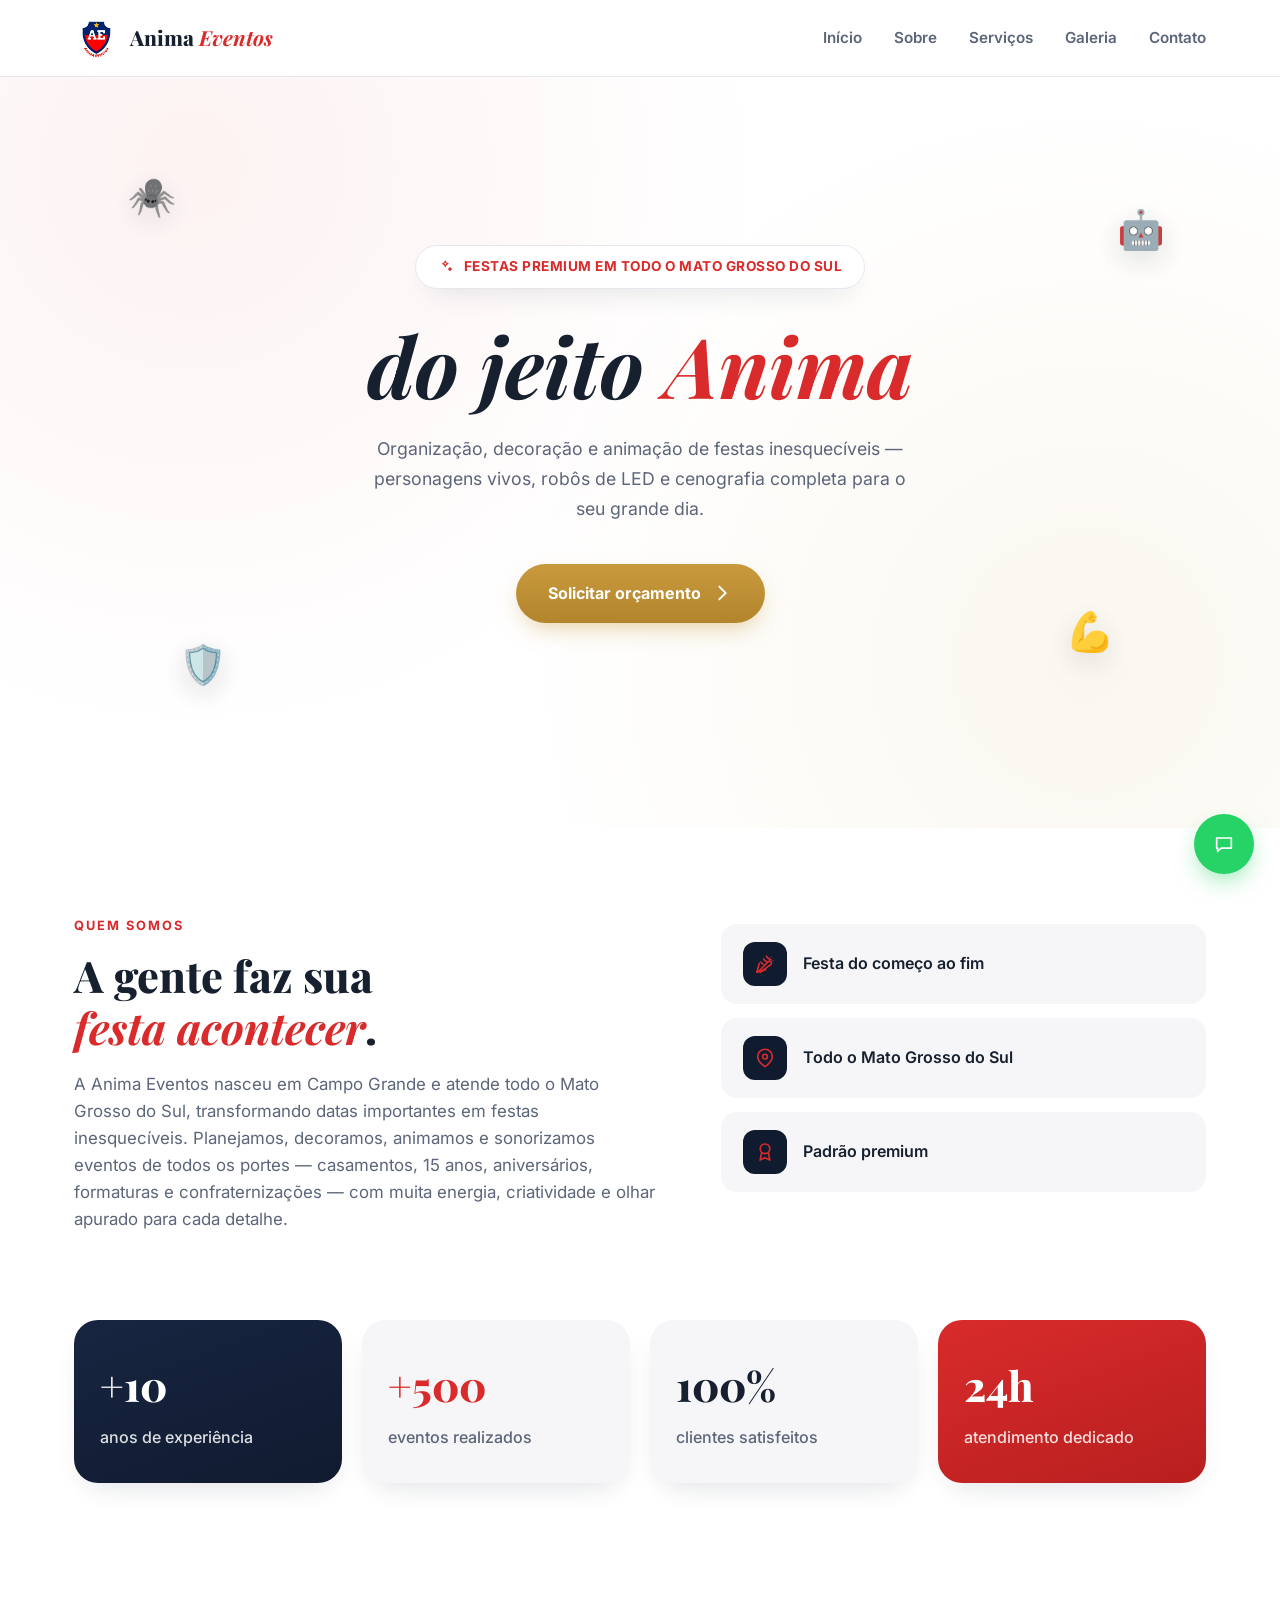
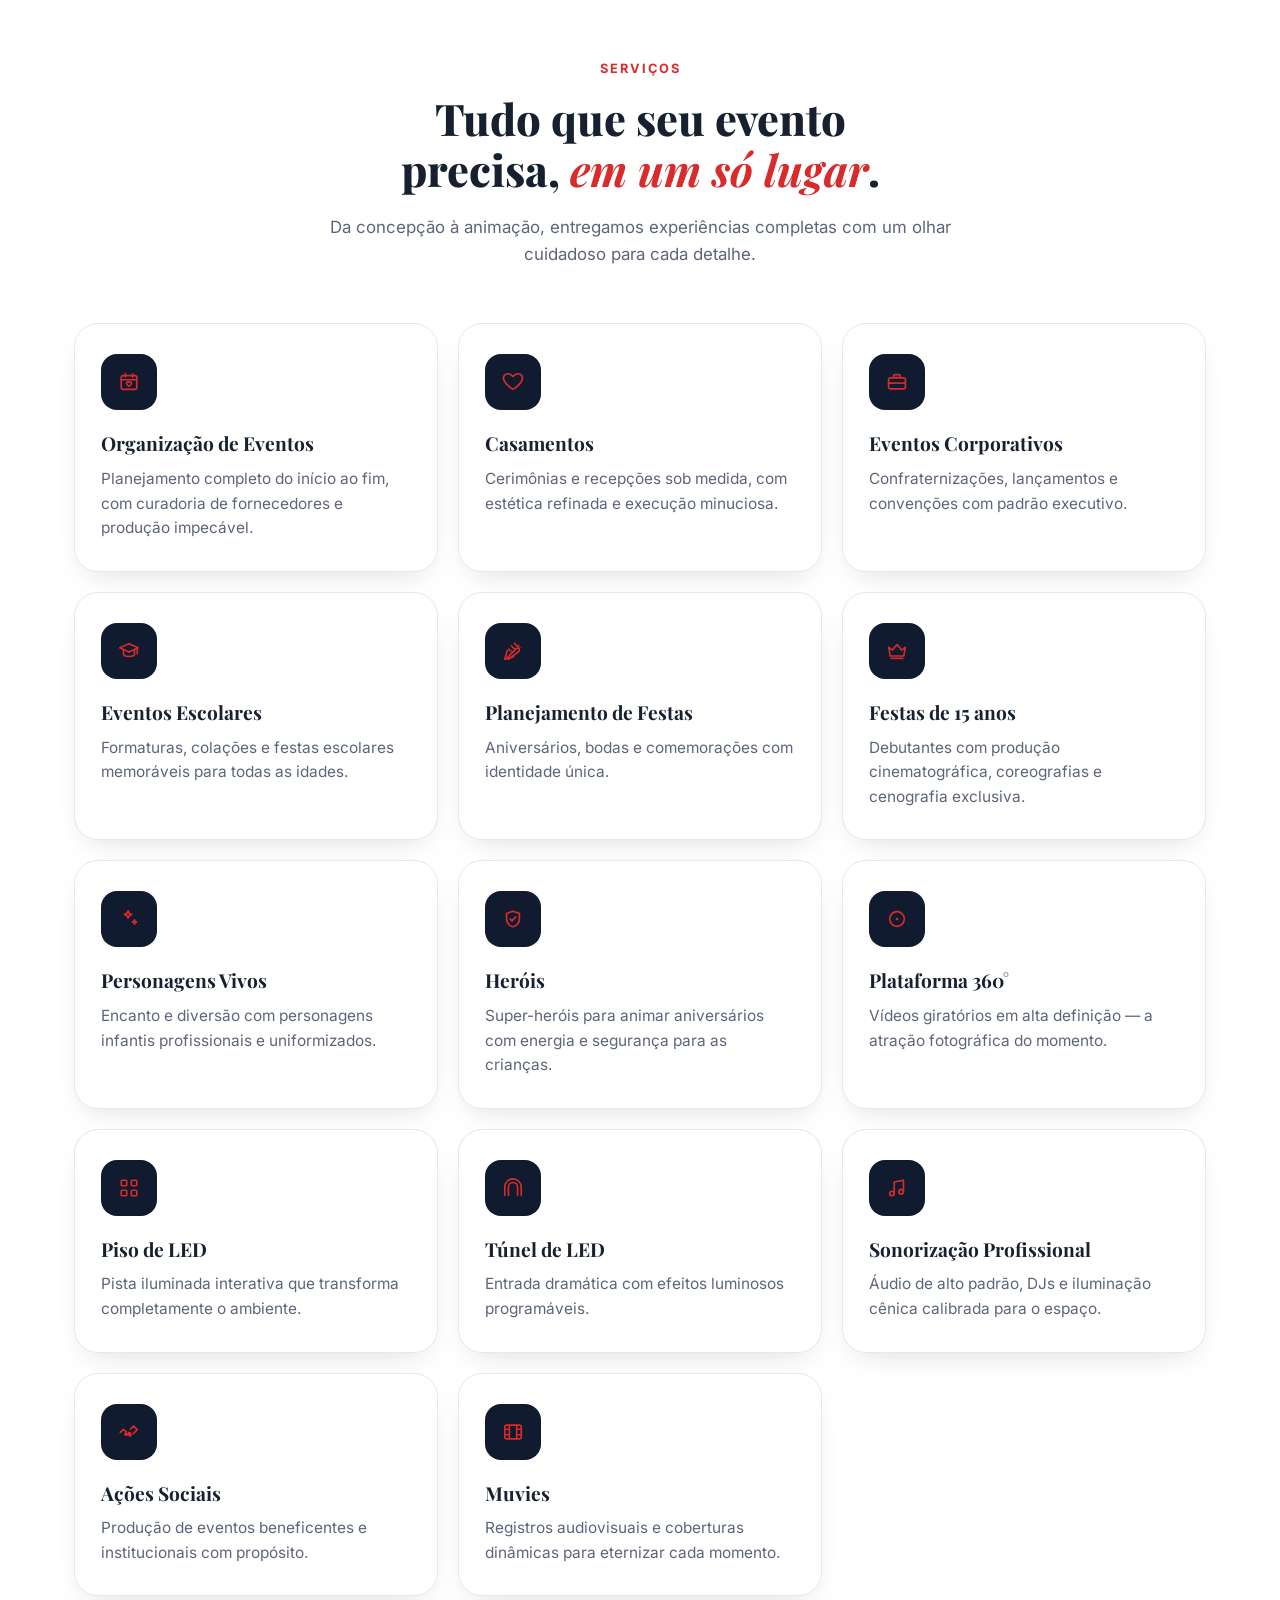
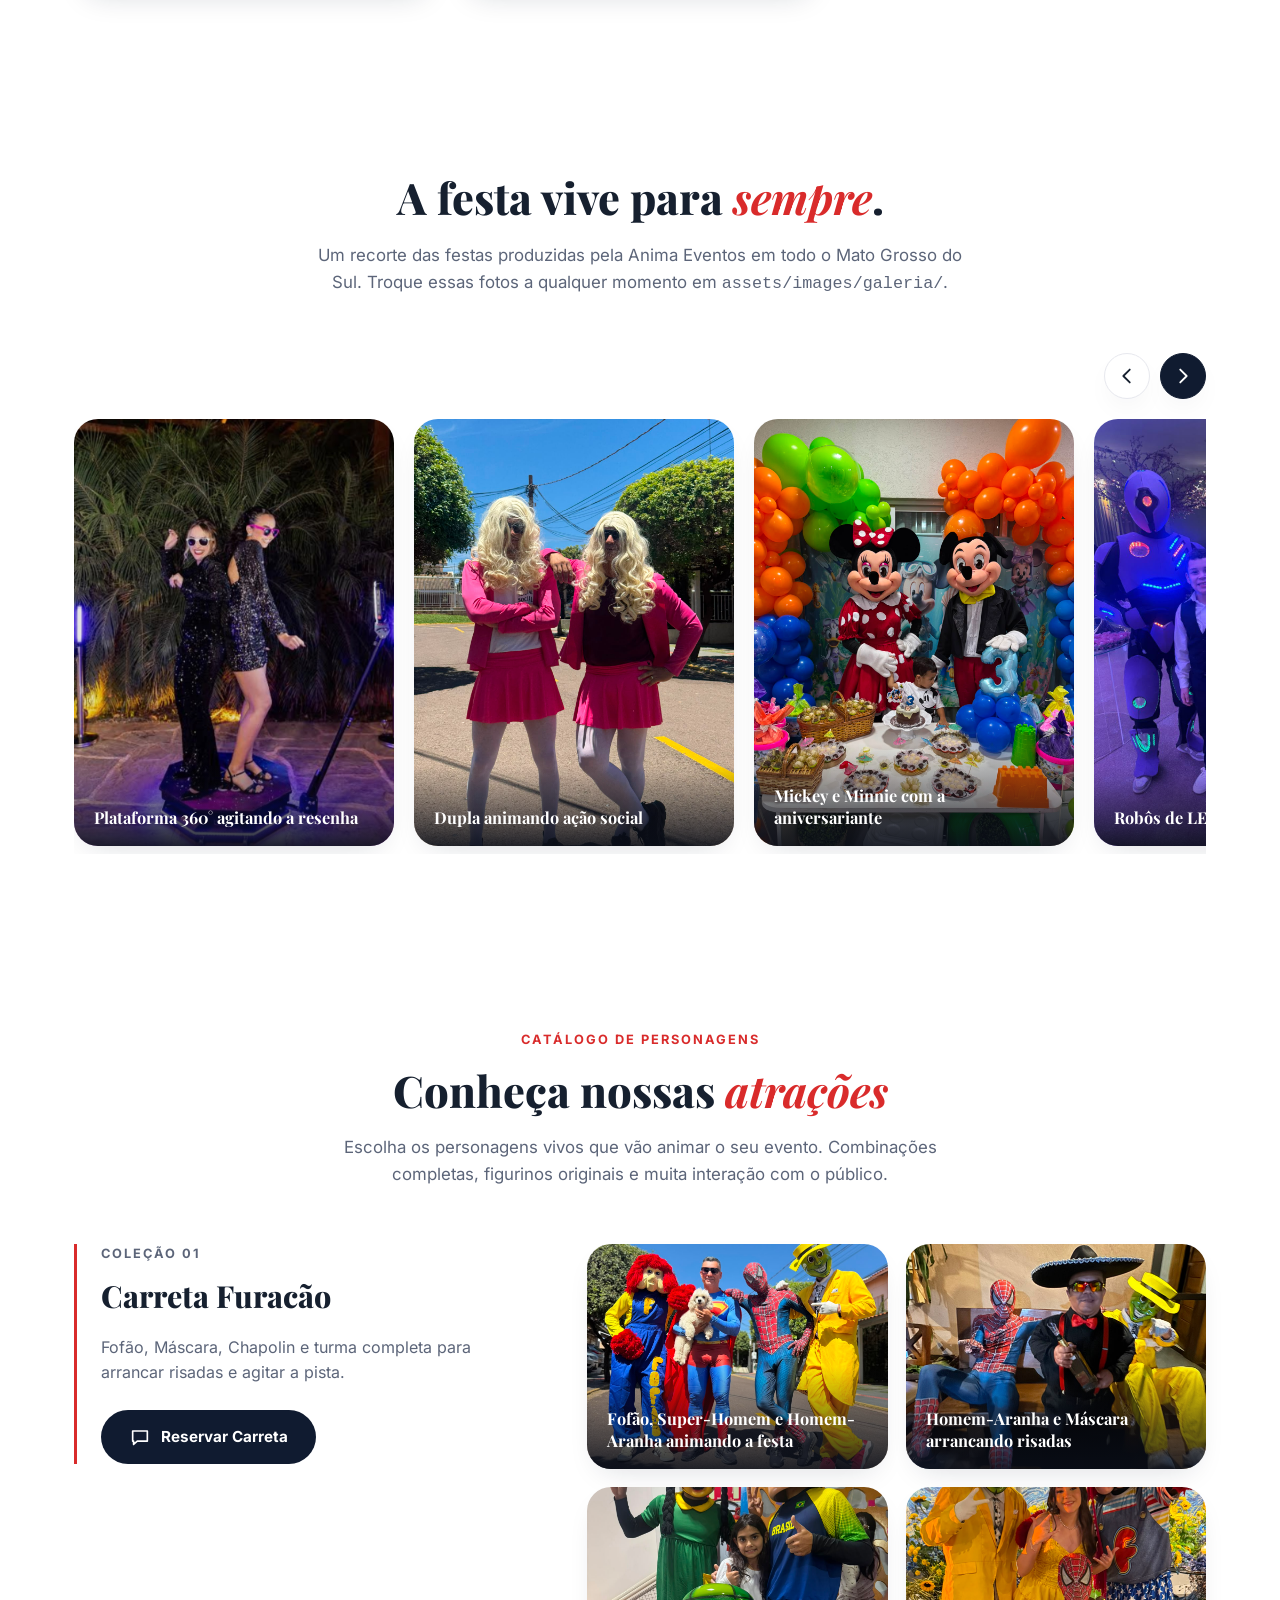
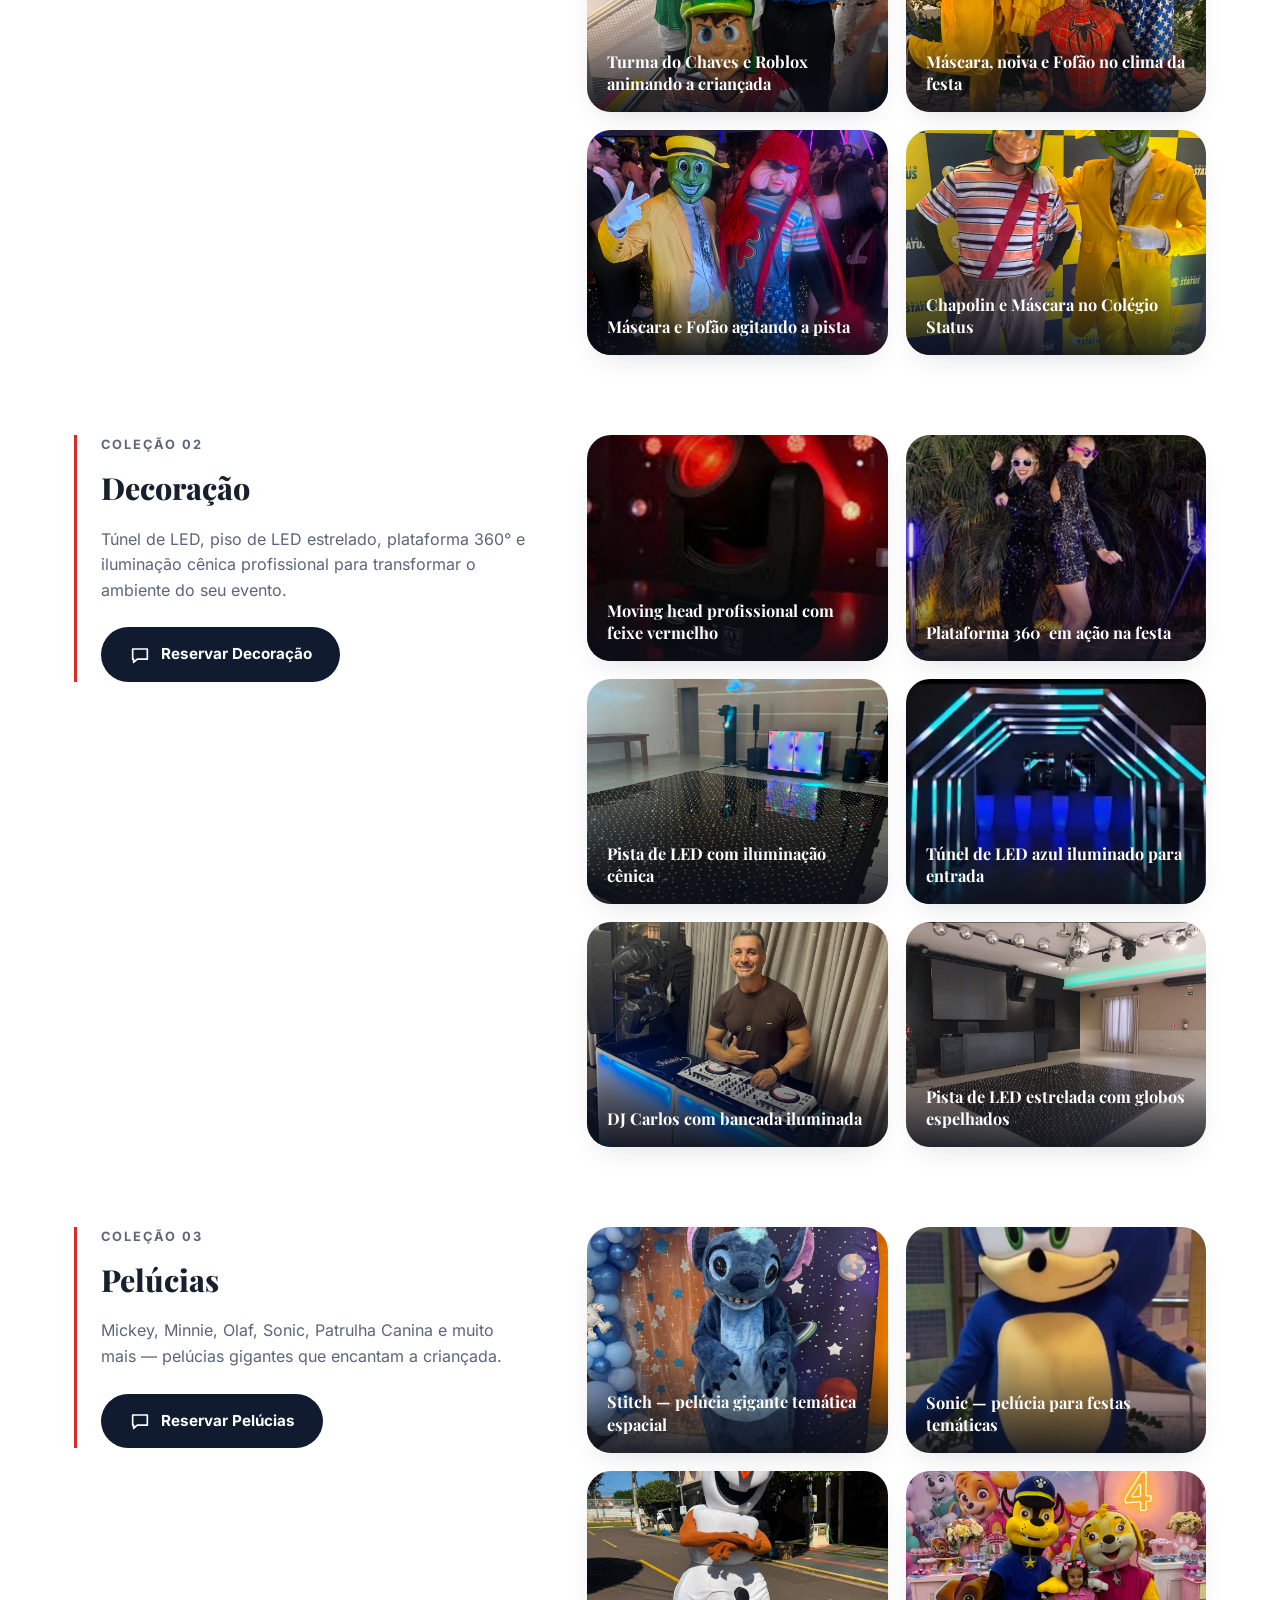
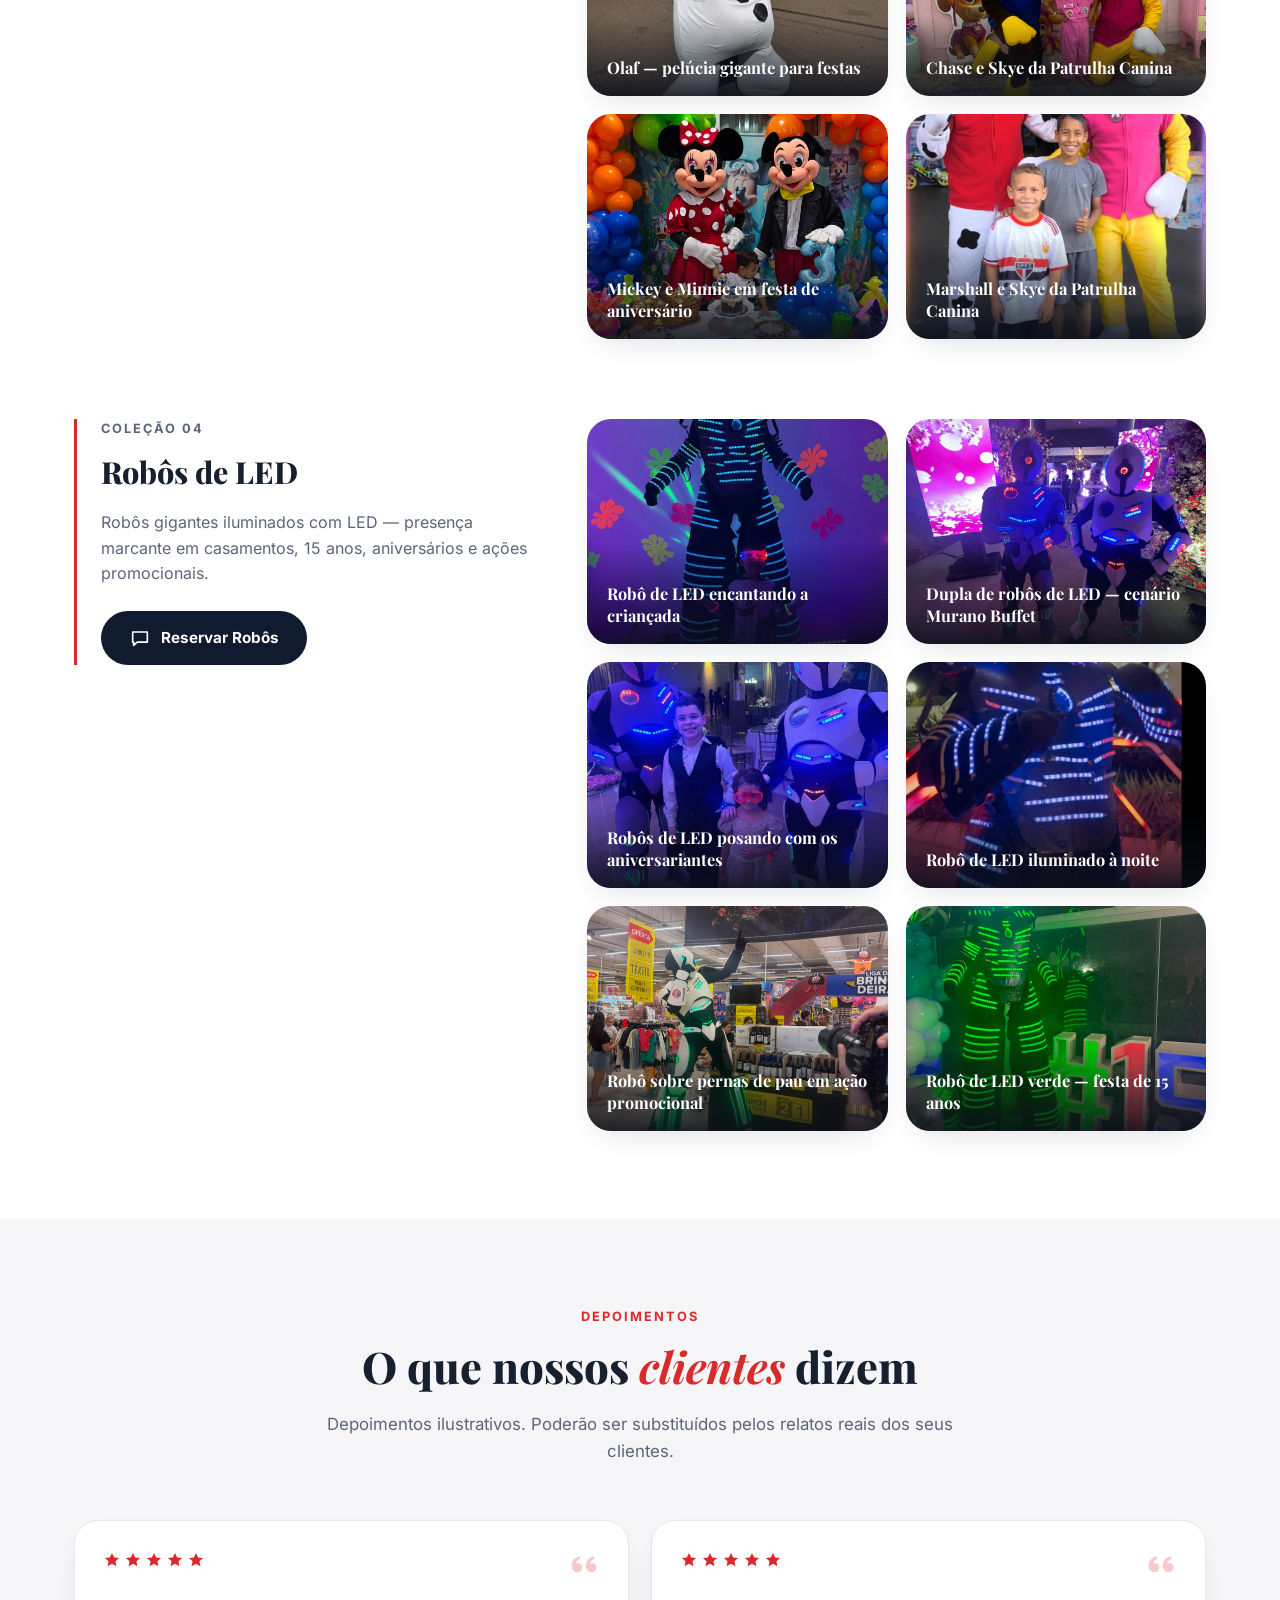
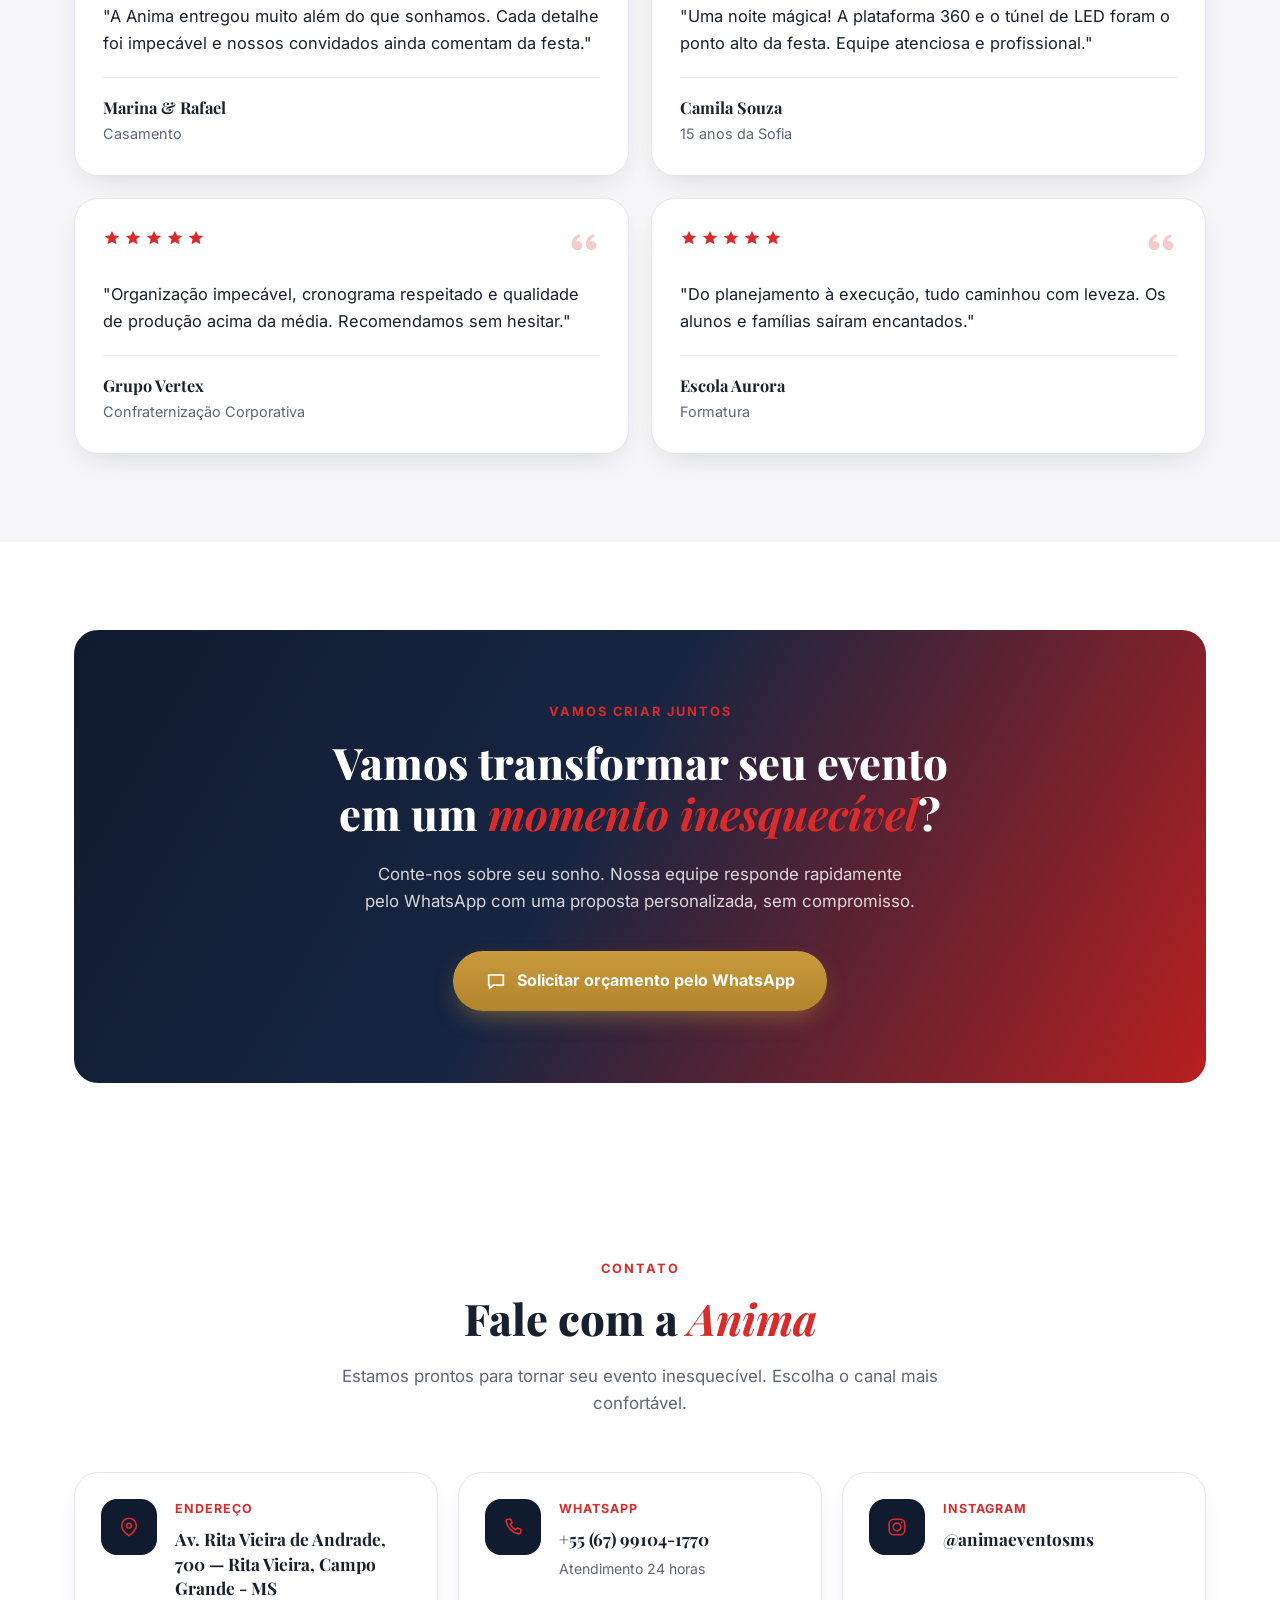
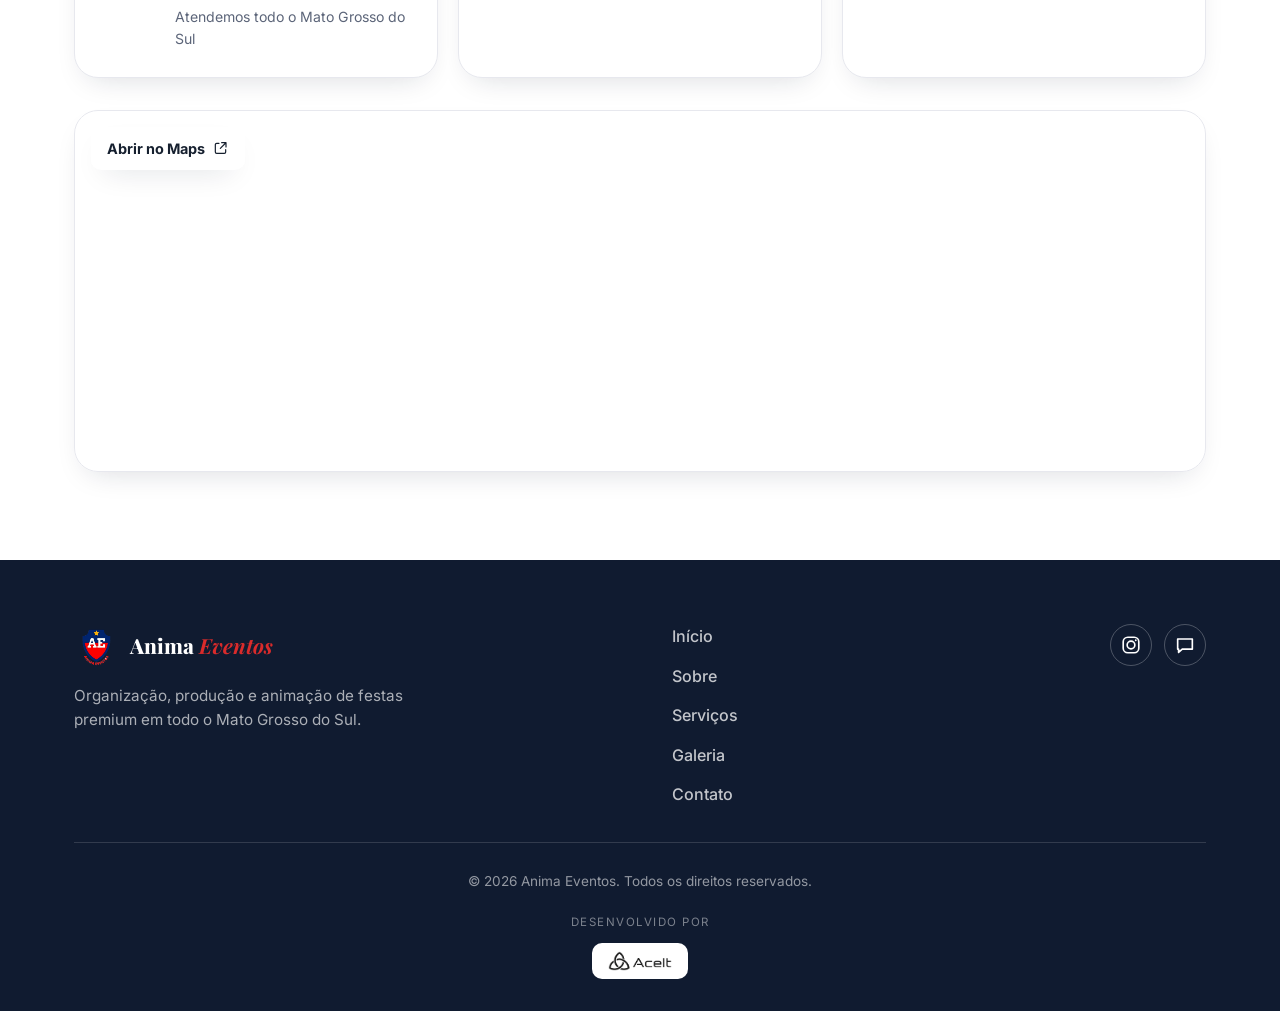
==== anima-eventos/index.html @ 6dccd3a7 "fix: corrige nome do personagem para Fofão nas legendas O personagem de máscara com cabelo vermelho " ====
<!doctype html>
<html lang="pt-BR">
<head>
<meta charset="UTF-8" />
<meta name="viewport" content="width=device-width, initial-scale=1.0" />
<title>Anima Eventos | Festas premium em todo o Mato Grosso do Sul</title>
<meta name="description" content="Anima Eventos — organização, decoração e animação de festas premium em Campo Grande e todo o Mato Grosso do Sul. Personagens vivos, robôs de LED, piso de LED, plataforma 360° e muito mais." />
<link rel="icon" href="data:image/svg+xml,%3Csvg xmlns='http://www.w3.org/2000/svg' viewBox='0 0 100 100'%3E%3Ctext y='.9em' font-size='90'%3E%F0%9F%9B%A1%EF%B8%8F%3C/text%3E%3C/svg%3E" />
<link rel="stylesheet" href="css/style.css" />
</head>
<body>

<!-- ===== ICON SPRITE ===== -->
<svg style="display:none" aria-hidden="true">
  <defs>
    <g id="ic-stroke" fill="none" stroke="currentColor" stroke-width="1.8" stroke-linecap="round" stroke-linejoin="round"></g>
  </defs>
  <symbol id="icon-party" viewBox="0 0 24 24"><g fill="none" stroke="currentColor" stroke-width="1.8" stroke-linecap="round" stroke-linejoin="round"><path d="M5.8 11.3 3 21l9.7-2.8"/><path d="M13.5 3.5c1 2 2.7 3.3 5 4M10.5 6.5c.6 1.4 1.8 2.4 3.3 2.8M7.5 9.8c.4 1 1.2 1.8 2.2 2.1"/><path d="M4 21 15.5 9.5a2 2 0 0 1 2.9 0 2 2 0 0 1 0 2.9L7 21"/><circle cx="18.5" cy="4.5" r=".6" fill="currentColor" stroke="none"/><circle cx="21" cy="8" r=".6" fill="currentColor" stroke="none"/><circle cx="16.5" cy="14.5" r=".6" fill="currentColor" stroke="none"/></g></symbol>
  <symbol id="icon-pin" viewBox="0 0 24 24"><path fill="none" stroke="currentColor" stroke-width="1.8" stroke-linecap="round" stroke-linejoin="round" d="M20 10.5c0 5-8 11-8 11s-8-6-8-11a8 8 0 0 1 16 0Z"/><circle cx="12" cy="10.5" r="2.6" fill="none" stroke="currentColor" stroke-width="1.8"/></symbol>
  <symbol id="icon-award" viewBox="0 0 24 24"><circle cx="12" cy="8.5" r="5.2" fill="none" stroke="currentColor" stroke-width="1.8"/><path fill="none" stroke="currentColor" stroke-width="1.8" stroke-linecap="round" stroke-linejoin="round" d="m8.3 12.8-1.6 8 5.3-2.6 5.3 2.6-1.6-8"/></symbol>
  <symbol id="icon-calendar-heart" viewBox="0 0 24 24"><rect x="3.5" y="5" width="17" height="15" rx="2.2" fill="none" stroke="currentColor" stroke-width="1.8"/><path fill="none" stroke="currentColor" stroke-width="1.8" stroke-linecap="round" stroke-linejoin="round" d="M3.5 9.5h17M8 3v3.5M16 3v3.5"/><path fill="none" stroke="currentColor" stroke-width="1.8" stroke-linejoin="round" d="M12 16.8s-2.7-1.6-2.7-3.4a1.6 1.6 0 0 1 2.7-1.2 1.6 1.6 0 0 1 2.7 1.2c0 1.8-2.7 3.4-2.7 3.4Z"/></symbol>
  <symbol id="icon-heart" viewBox="0 0 24 24"><path fill="none" stroke="currentColor" stroke-width="1.8" stroke-linejoin="round" d="M12 20s-7.5-4.6-9.8-9.8C.6 6.7 2.5 3.4 6 3c2.2-.3 4.2.9 6 3 1.8-2.1 3.8-3.3 6-3 3.5.4 5.4 3.7 3.8 7.2C19.5 15.4 12 20 12 20Z"/></symbol>
  <symbol id="icon-briefcase" viewBox="0 0 24 24"><rect x="2.8" y="7.5" width="18.4" height="12" rx="2" fill="none" stroke="currentColor" stroke-width="1.8"/><path fill="none" stroke="currentColor" stroke-width="1.8" stroke-linejoin="round" d="M8.3 7.5V5.8a1.8 1.8 0 0 1 1.8-1.8h3.8a1.8 1.8 0 0 1 1.8 1.8V7.5"/><path fill="none" stroke="currentColor" stroke-width="1.8" d="M2.8 13.2h18.4"/></symbol>
  <symbol id="icon-grad" viewBox="0 0 24 24"><path fill="none" stroke="currentColor" stroke-width="1.8" stroke-linejoin="round" d="M12 4 2 8.5 12 13l10-4.5Z"/><path fill="none" stroke="currentColor" stroke-width="1.8" stroke-linecap="round" d="M6 10.8v4.6c0 1.4 2.7 2.6 6 2.6s6-1.2 6-2.6v-4.6M21 8.5V15"/></symbol>
  <symbol id="icon-crown" viewBox="0 0 24 24"><path fill="none" stroke="currentColor" stroke-width="1.8" stroke-linejoin="round" d="m3 8 4 3 5-6 5 6 4-3-1.6 9.5H4.6Z"/><path fill="none" stroke="currentColor" stroke-width="1.8" d="M5 20h14"/></symbol>
  <symbol id="icon-sparkles" viewBox="0 0 24 24"><path fill="none" stroke="currentColor" stroke-width="1.8" stroke-linejoin="round" d="M11 3c.5 2.8 1.2 3.5 4 4-2.8.5-3.5 1.2-4 4-.5-2.8-1.2-3.5-4-4 2.8-.5 3.5-1.2 4-4Z"/><path fill="none" stroke="currentColor" stroke-width="1.8" stroke-linejoin="round" d="M18 13c.3 1.6.7 2 2.3 2.3-1.6.3-2 .7-2.3 2.3-.3-1.6-.7-2-2.3-2.3 1.6-.3 2-.7 2.3-2.3Z"/></symbol>
  <symbol id="icon-shield" viewBox="0 0 24 24"><path fill="none" stroke="currentColor" stroke-width="1.8" stroke-linejoin="round" d="M12 3.5 19 6v5.5c0 5-3 8-7 9-4-1-7-4-7-9V6Z"/><path fill="none" stroke="currentColor" stroke-width="1.8" stroke-linecap="round" stroke-linejoin="round" d="m9 12 2 2 4-4.3"/></symbol>
  <symbol id="icon-target" viewBox="0 0 24 24"><circle cx="12" cy="12" r="8" fill="none" stroke="currentColor" stroke-width="1.8"/><circle cx="12" cy="12" r="1.4" fill="currentColor" stroke="none"/></symbol>
  <symbol id="icon-grid" viewBox="0 0 24 24"><rect x="3.5" y="3.5" width="6" height="6" rx="1" fill="none" stroke="currentColor" stroke-width="1.8"/><rect x="14.5" y="3.5" width="6" height="6" rx="1" fill="none" stroke="currentColor" stroke-width="1.8"/><rect x="3.5" y="14.5" width="6" height="6" rx="1" fill="none" stroke="currentColor" stroke-width="1.8"/><rect x="14.5" y="14.5" width="6" height="6" rx="1" fill="none" stroke="currentColor" stroke-width="1.8"/></symbol>
  <symbol id="icon-tunnel" viewBox="0 0 24 24"><path fill="none" stroke="currentColor" stroke-width="1.8" stroke-linecap="round" d="M3 20V11a9 9 0 0 1 18 0v9M7 20v-9a5 5 0 0 1 10 0v9"/></symbol>
  <symbol id="icon-music" viewBox="0 0 24 24"><path fill="none" stroke="currentColor" stroke-width="1.8" stroke-linecap="round" stroke-linejoin="round" d="M9 18V5.5l10-2v12.5"/><circle cx="6.5" cy="18" r="2.5" fill="none" stroke="currentColor" stroke-width="1.8"/><circle cx="16.5" cy="16" r="2.5" fill="none" stroke="currentColor" stroke-width="1.8"/></symbol>
  <symbol id="icon-handshake" viewBox="0 0 24 24"><path fill="none" stroke="currentColor" stroke-width="1.8" stroke-linecap="round" stroke-linejoin="round" d="M2.5 12.5 6 9l3.3 3-1.6 1.6a1.3 1.3 0 0 0 1.8 1.8l3-3 1 1M13.5 9 17 5.5l4 4-4.3 4.3"/><path fill="none" stroke="currentColor" stroke-width="1.8" stroke-linecap="round" d="m9.3 13.6 1 1a1.3 1.3 0 0 0 1.8-1.8M12 15.8a1.3 1.3 0 0 0 1.9-1.8l-.9-.9"/></symbol>
  <symbol id="icon-film" viewBox="0 0 24 24"><rect x="3" y="4.5" width="18" height="15" rx="2" fill="none" stroke="currentColor" stroke-width="1.8"/><path fill="none" stroke="currentColor" stroke-width="1.8" d="M8 4.5v15M16 4.5v15M3 9h5M16 9h5M3 15h5M16 15h5"/></symbol>
  <symbol id="icon-phone" viewBox="0 0 24 24"><path fill="none" stroke="currentColor" stroke-width="1.8" stroke-linecap="round" stroke-linejoin="round" d="M6.5 3.5h3l1.5 4-2 1.7a12 12 0 0 0 5.8 5.8l1.7-2 4 1.5v3a2 2 0 0 1-2.2 2A17 17 0 0 1 4.5 5.7a2 2 0 0 1 2-2.2Z"/></symbol>
  <symbol id="icon-instagram" viewBox="0 0 24 24"><rect x="3.5" y="3.5" width="17" height="17" rx="5" fill="none" stroke="currentColor" stroke-width="1.8"/><circle cx="12" cy="12" r="4.2" fill="none" stroke="currentColor" stroke-width="1.8"/><circle cx="17.2" cy="6.8" r="1" fill="currentColor" stroke="none"/></symbol>
  <symbol id="icon-chat" viewBox="0 0 24 24"><path fill="none" stroke="currentColor" stroke-width="1.8" stroke-linecap="round" stroke-linejoin="round" d="M4 5.5h16v11H9l-4 3.5v-3.5H4Z"/></symbol>
  <symbol id="icon-star" viewBox="0 0 24 24"><path fill="currentColor" d="m12 2.5 2.9 6 6.6.7-4.9 4.5 1.3 6.5L12 16.9l-5.9 3.3 1.3-6.5-4.9-4.5 6.6-.7Z"/></symbol>
  <symbol id="icon-quote" viewBox="0 0 24 24"><path fill="currentColor" d="M4 10.5c0-3.6 2.2-6 5.6-6.8l.7 1.8c-2 .7-3 1.9-3.2 3.5.4-.2.9-.3 1.4-.3 1.7 0 3 1.3 3 3s-1.4 3.2-3.1 3.2C5.9 15 4 13.1 4 10.5Zm10 0c0-3.6 2.2-6 5.6-6.8l.7 1.8c-2 .7-3 1.9-3.2 3.5.4-.2.9-.3 1.4-.3 1.7 0 3 1.3 3 3s-1.4 3.2-3.1 3.2c-2.5 0-4.4-1.9-4.4-4.4Z"/></symbol>
  <symbol id="icon-chevron-left" viewBox="0 0 24 24"><path fill="none" stroke="currentColor" stroke-width="2" stroke-linecap="round" stroke-linejoin="round" d="M15 5 8 12l7 7"/></symbol>
  <symbol id="icon-chevron-right" viewBox="0 0 24 24"><path fill="none" stroke="currentColor" stroke-width="2" stroke-linecap="round" stroke-linejoin="round" d="m9 5 7 7-7 7"/></symbol>
  <symbol id="icon-menu" viewBox="0 0 24 24"><path fill="none" stroke="currentColor" stroke-width="1.8" stroke-linecap="round" d="M3.5 6.5h17M3.5 12h17M3.5 17.5h17"/></symbol>
  <symbol id="icon-close" viewBox="0 0 24 24"><path fill="none" stroke="currentColor" stroke-width="1.8" stroke-linecap="round" d="M5 5l14 14M19 5 5 19"/></symbol>
  <symbol id="icon-map-external" viewBox="0 0 24 24"><path fill="none" stroke="currentColor" stroke-width="1.8" stroke-linecap="round" stroke-linejoin="round" d="M9 5H5.5a2 2 0 0 0-2 2V18a2 2 0 0 0 2 2H17a2 2 0 0 0 2-2v-3.5M13 4h6.5V10.5M19 4.5 11 12.5"/></symbol>
</svg>

<!-- ===== NAVBAR ===== -->
<header class="navbar" id="navbar">
  <div class="container navbar__inner">
    <a href="#topo" class="navbar__brand">
      <img class="navbar__crest" src="assets/images/logo.png" alt="Anima Eventos" />
      <span class="navbar__brand-text">Anima <em>Eventos</em></span>
    </a>

    <nav class="navbar__nav" id="navMenu">
      <a href="#topo" class="navbar__link">Início</a>
      <a href="#sobre" class="navbar__link">Sobre</a>
      <a href="#servicos" class="navbar__link">Serviços</a>
      <a href="#galeria" class="navbar__link">Galeria</a>
      <a href="#contato" class="navbar__link">Contato</a>
    </nav>

    <button class="navbar__burger" id="burgerBtn" aria-label="Abrir menu" aria-expanded="false">
      <svg class="icon"><use href="#icon-menu"/></svg>
    </button>
  </div>
</header>

<!-- ===== HERO ===== -->
<section class="hero" id="topo">
  <div class="hero__decor" aria-hidden="true">
    <span class="hero__fig hero__fig--1" title="Homem-Aranha">🕷️</span>
    <span class="hero__fig hero__fig--2" title="Homem de Ferro">🤖</span>
    <span class="hero__fig hero__fig--3" title="Capitão América">🛡️</span>
    <span class="hero__fig hero__fig--4" title="Hulk">💪</span>
  </div>

  <div class="container hero__content">
    <p class="badge">
      <svg class="icon icon--sm"><use href="#icon-sparkles"/></svg>
      Festas premium em todo o Mato Grosso do Sul
    </p>
    <h1 class="hero__title">do jeito <em>Anima</em></h1>
    <p class="hero__subtitle">Organização, decoração e animação de festas inesquecíveis — personagens vivos, robôs de LED e cenografia completa para o seu grande dia.</p>
    <a href="#contato" class="btn btn--gold btn--lg">
      Solicitar orçamento
      <svg class="icon"><use href="#icon-chevron-right"/></svg>
    </a>
  </div>
</section>

<!-- ===== QUEM SOMOS ===== -->
<section class="section reveal" id="sobre">
  <div class="container sobre__grid">
    <div>
      <p class="eyebrow">Quem somos</p>
      <h2 class="h2">A gente faz sua <em>festa acontecer</em>.</h2>
      <p class="lead">A Anima Eventos nasceu em Campo Grande e atende todo o Mato Grosso do Sul, transformando datas importantes em festas inesquecíveis. Planejamos, decoramos, animamos e sonorizamos eventos de todos os portes — casamentos, 15 anos, aniversários, formaturas e confraternizações — com muita energia, criatividade e olhar apurado para cada detalhe.</p>
    </div>
    <div class="feature-list">
      <div class="feature-pill">
        <span class="feature-pill__icon"><svg class="icon"><use href="#icon-party"/></svg></span>
        <span>Festa do começo ao fim</span>
      </div>
      <div class="feature-pill">
        <span class="feature-pill__icon"><svg class="icon"><use href="#icon-pin"/></svg></span>
        <span>Todo o Mato Grosso do Sul</span>
      </div>
      <div class="feature-pill">
        <span class="feature-pill__icon"><svg class="icon"><use href="#icon-award"/></svg></span>
        <span>Padrão premium</span>
      </div>
    </div>
  </div>
</section>

<!-- ===== STATS ===== -->
<section class="section section--tight reveal">
  <div class="container stats__grid">
    <div class="stat-card stat-card--dark">
      <span class="stat-card__num">+10</span>
      <span class="stat-card__label">anos de experiência</span>
    </div>
    <div class="stat-card">
      <span class="stat-card__num stat-card__num--accent">+500</span>
      <span class="stat-card__label">eventos realizados</span>
    </div>
    <div class="stat-card">
      <span class="stat-card__num">100%</span>
      <span class="stat-card__label">clientes satisfeitos</span>
    </div>
    <div class="stat-card stat-card--red">
      <span class="stat-card__num">24h</span>
      <span class="stat-card__label">atendimento dedicado</span>
    </div>
  </div>
</section>

<!-- ===== SERVIÇOS ===== -->
<section class="section reveal" id="servicos">
  <div class="container">
    <div class="section-head">
      <p class="eyebrow">Serviços</p>
      <h2 class="h2">Tudo que seu evento precisa, <em>em um só lugar</em>.</h2>
      <p class="lead lead--center">Da concepção à animação, entregamos experiências completas com um olhar cuidadoso para cada detalhe.</p>
    </div>

    <div class="services__grid">
      <div class="service-card">
        <span class="icon-badge"><svg class="icon"><use href="#icon-calendar-heart"/></svg></span>
        <h3>Organização de Eventos</h3>
        <p>Planejamento completo do início ao fim, com curadoria de fornecedores e produção impecável.</p>
      </div>
      <div class="service-card">
        <span class="icon-badge"><svg class="icon"><use href="#icon-heart"/></svg></span>
        <h3>Casamentos</h3>
        <p>Cerimônias e recepções sob medida, com estética refinada e execução minuciosa.</p>
      </div>
      <div class="service-card">
        <span class="icon-badge"><svg class="icon"><use href="#icon-briefcase"/></svg></span>
        <h3>Eventos Corporativos</h3>
        <p>Confraternizações, lançamentos e convenções com padrão executivo.</p>
      </div>
      <div class="service-card">
        <span class="icon-badge"><svg class="icon"><use href="#icon-grad"/></svg></span>
        <h3>Eventos Escolares</h3>
        <p>Formaturas, colações e festas escolares memoráveis para todas as idades.</p>
      </div>
      <div class="service-card">
        <span class="icon-badge"><svg class="icon"><use href="#icon-party"/></svg></span>
        <h3>Planejamento de Festas</h3>
        <p>Aniversários, bodas e comemorações com identidade única.</p>
      </div>
      <div class="service-card">
        <span class="icon-badge"><svg class="icon"><use href="#icon-crown"/></svg></span>
        <h3>Festas de 15 anos</h3>
        <p>Debutantes com produção cinematográfica, coreografias e cenografia exclusiva.</p>
      </div>
      <div class="service-card">
        <span class="icon-badge"><svg class="icon"><use href="#icon-sparkles"/></svg></span>
        <h3>Personagens Vivos</h3>
        <p>Encanto e diversão com personagens infantis profissionais e uniformizados.</p>
      </div>
      <div class="service-card">
        <span class="icon-badge"><svg class="icon"><use href="#icon-shield"/></svg></span>
        <h3>Heróis</h3>
        <p>Super-heróis para animar aniversários com energia e segurança para as crianças.</p>
      </div>
      <div class="service-card">
        <span class="icon-badge"><svg class="icon"><use href="#icon-target"/></svg></span>
        <h3>Plataforma 360°</h3>
        <p>Vídeos giratórios em alta definição — a atração fotográfica do momento.</p>
      </div>
      <div class="service-card">
        <span class="icon-badge"><svg class="icon"><use href="#icon-grid"/></svg></span>
        <h3>Piso de LED</h3>
        <p>Pista iluminada interativa que transforma completamente o ambiente.</p>
      </div>
      <div class="service-card">
        <span class="icon-badge"><svg class="icon"><use href="#icon-tunnel"/></svg></span>
        <h3>Túnel de LED</h3>
        <p>Entrada dramática com efeitos luminosos programáveis.</p>
      </div>
      <div class="service-card">
        <span class="icon-badge"><svg class="icon"><use href="#icon-music"/></svg></span>
        <h3>Sonorização Profissional</h3>
        <p>Áudio de alto padrão, DJs e iluminação cênica calibrada para o espaço.</p>
      </div>
      <div class="service-card">
        <span class="icon-badge"><svg class="icon"><use href="#icon-handshake"/></svg></span>
        <h3>Ações Sociais</h3>
        <p>Produção de eventos beneficentes e institucionais com propósito.</p>
      </div>
      <div class="service-card">
        <span class="icon-badge"><svg class="icon"><use href="#icon-film"/></svg></span>
        <h3>Muvies</h3>
        <p>Registros audiovisuais e coberturas dinâmicas para eternizar cada momento.</p>
      </div>
    </div>
  </div>
</section>

<!-- ===== GALERIA / CARROSSEL ===== -->
<section class="section reveal" id="galeria">
  <div class="container">
    <div class="section-head">
      <h2 class="h2">A festa vive para <em>sempre</em>.</h2>
      <p class="lead lead--center">Um recorte das festas produzidas pela Anima Eventos em todo o Mato Grosso do Sul. Troque essas fotos a qualquer momento em <code>assets/images/galeria/</code>.</p>
    </div>

    <div class="carousel">
      <div class="carousel__nav">
        <button class="carousel__btn" id="carPrev" aria-label="Foto anterior">
          <svg class="icon"><use href="#icon-chevron-left"/></svg>
        </button>
        <button class="carousel__btn carousel__btn--active" id="carNext" aria-label="Próxima foto">
          <svg class="icon"><use href="#icon-chevron-right"/></svg>
        </button>
      </div>
      <div class="carousel__track" id="carouselTrack"></div>
    </div>
  </div>
</section>

<!-- ===== CATÁLOGO DE PERSONAGENS ===== -->
<section class="section reveal" id="catalogo">
  <div class="container">
    <div class="section-head">
      <p class="eyebrow">Catálogo de personagens</p>
      <h2 class="h2">Conheça nossas <em>atrações</em></h2>
      <p class="lead lead--center">Escolha os personagens vivos que vão animar o seu evento. Combinações completas, figurinos originais e muita interação com o público.</p>
    </div>

    <!-- Coleção 01 -->
    <div class="collection">
      <div class="collection__info">
        <p class="collection__kicker">Coleção 01</p>
        <h3 class="collection__title">Carreta Furacão</h3>
        <p class="collection__desc">Fofão, Máscara, Chapolin e turma completa para arrancar risadas e agitar a pista.</p>
        <a class="btn btn--dark" href="https://wa.me/5567991041770?text=Oi!%20Quero%20reservar%20a%20Carreta%20Furac%C3%A3o%20para%20minha%20festa." target="_blank" rel="noopener">
          <svg class="icon"><use href="#icon-chat"/></svg>
          Reservar Carreta
        </a>
      </div>
      <div class="photo-grid" data-catalog="carreta-furacao" data-count="6"
           data-captions="Fofão, Super-Homem e Homem-Aranha animando a festa|Homem-Aranha e Máscara arrancando risadas|Turma do Chaves e Roblox animando a criançada|Máscara, noiva e Fofão no clima da festa|Máscara e Fofão agitando a pista|Chapolin e Máscara no Colégio Status"></div>
    </div>

    <!-- Coleção 02 -->
    <div class="collection">
      <div class="collection__info">
        <p class="collection__kicker">Coleção 02</p>
        <h3 class="collection__title">Decoração</h3>
        <p class="collection__desc">Túnel de LED, piso de LED estrelado, plataforma 360° e iluminação cênica profissional para transformar o ambiente do seu evento.</p>
        <a class="btn btn--dark" href="https://wa.me/5567991041770?text=Oi!%20Quero%20reservar%20a%20Decora%C3%A7%C3%A3o%20para%20minha%20festa." target="_blank" rel="noopener">
          <svg class="icon"><use href="#icon-chat"/></svg>
          Reservar Decoração
        </a>
      </div>
      <div class="photo-grid" data-catalog="decoracao" data-count="6"
           data-captions="Moving head profissional com feixe vermelho|Plataforma 360° em ação na festa|Pista de LED com iluminação cênica|Túnel de LED azul iluminado para entrada|DJ Carlos com bancada iluminada|Pista de LED estrelada com globos espelhados"></div>
    </div>

    <!-- Coleção 03 -->
    <div class="collection">
      <div class="collection__info">
        <p class="collection__kicker">Coleção 03</p>
        <h3 class="collection__title">Pelúcias</h3>
        <p class="collection__desc">Mickey, Minnie, Olaf, Sonic, Patrulha Canina e muito mais — pelúcias gigantes que encantam a criançada.</p>
        <a class="btn btn--dark" href="https://wa.me/5567991041770?text=Oi!%20Quero%20reservar%20as%20Pel%C3%BAcias%20para%20minha%20festa." target="_blank" rel="noopener">
          <svg class="icon"><use href="#icon-chat"/></svg>
          Reservar Pelúcias
        </a>
      </div>
      <div class="photo-grid" data-catalog="pelucias" data-count="6"
           data-captions="Stitch — pelúcia gigante temática espacial|Sonic — pelúcia para festas temáticas|Olaf — pelúcia gigante para festas|Chase e Skye da Patrulha Canina|Mickey e Minnie em festa de aniversário|Marshall e Skye da Patrulha Canina"></div>
    </div>

    <!-- Coleção 04 -->
    <div class="collection">
      <div class="collection__info">
        <p class="collection__kicker">Coleção 04</p>
        <h3 class="collection__title">Robôs de LED</h3>
        <p class="collection__desc">Robôs gigantes iluminados com LED — presença marcante em casamentos, 15 anos, aniversários e ações promocionais.</p>
        <a class="btn btn--dark" href="https://wa.me/5567991041770?text=Oi!%20Quero%20reservar%20os%20Rob%C3%B4s%20de%20LED%20para%20minha%20festa." target="_blank" rel="noopener">
          <svg class="icon"><use href="#icon-chat"/></svg>
          Reservar Robôs
        </a>
      </div>
      <div class="photo-grid" data-catalog="robos" data-count="6"
           data-captions="Robô de LED encantando a criançada|Dupla de robôs de LED — cenário Murano Buffet|Robôs de LED posando com os aniversariantes|Robô de LED iluminado à noite|Robô sobre pernas de pau em ação promocional|Robô de LED verde — festa de 15 anos"></div>
    </div>
  </div>
</section>

<!-- ===== DEPOIMENTOS ===== -->
<section class="section section--muted reveal" id="depoimentos">
  <div class="container">
    <div class="section-head">
      <p class="eyebrow">Depoimentos</p>
      <h2 class="h2">O que nossos <em>clientes</em> dizem</h2>
      <p class="lead lead--center">Depoimentos ilustrativos. Poderão ser substituídos pelos relatos reais dos seus clientes.</p>
    </div>

    <div class="testimonials__grid">
      <blockquote class="testimonial-card">
        <div class="testimonial-card__top">
          <span class="stars" aria-hidden="true">
            <svg class="icon"><use href="#icon-star"/></svg><svg class="icon"><use href="#icon-star"/></svg><svg class="icon"><use href="#icon-star"/></svg><svg class="icon"><use href="#icon-star"/></svg><svg class="icon"><use href="#icon-star"/></svg>
          </span>
          <svg class="icon testimonial-card__quote"><use href="#icon-quote"/></svg>
        </div>
        <p>"A Anima entregou muito além do que sonhamos. Cada detalhe foi impecável e nossos convidados ainda comentam da festa."</p>
        <footer><strong>Marina &amp; Rafael</strong><span>Casamento</span></footer>
      </blockquote>

      <blockquote class="testimonial-card">
        <div class="testimonial-card__top">
          <span class="stars" aria-hidden="true">
            <svg class="icon"><use href="#icon-star"/></svg><svg class="icon"><use href="#icon-star"/></svg><svg class="icon"><use href="#icon-star"/></svg><svg class="icon"><use href="#icon-star"/></svg><svg class="icon"><use href="#icon-star"/></svg>
          </span>
          <svg class="icon testimonial-card__quote"><use href="#icon-quote"/></svg>
        </div>
        <p>"Uma noite mágica! A plataforma 360 e o túnel de LED foram o ponto alto da festa. Equipe atenciosa e profissional."</p>
        <footer><strong>Camila Souza</strong><span>15 anos da Sofia</span></footer>
      </blockquote>

      <blockquote class="testimonial-card">
        <div class="testimonial-card__top">
          <span class="stars" aria-hidden="true">
            <svg class="icon"><use href="#icon-star"/></svg><svg class="icon"><use href="#icon-star"/></svg><svg class="icon"><use href="#icon-star"/></svg><svg class="icon"><use href="#icon-star"/></svg><svg class="icon"><use href="#icon-star"/></svg>
          </span>
          <svg class="icon testimonial-card__quote"><use href="#icon-quote"/></svg>
        </div>
        <p>"Organização impecável, cronograma respeitado e qualidade de produção acima da média. Recomendamos sem hesitar."</p>
        <footer><strong>Grupo Vertex</strong><span>Confraternização Corporativa</span></footer>
      </blockquote>

      <blockquote class="testimonial-card">
        <div class="testimonial-card__top">
          <span class="stars" aria-hidden="true">
            <svg class="icon"><use href="#icon-star"/></svg><svg class="icon"><use href="#icon-star"/></svg><svg class="icon"><use href="#icon-star"/></svg><svg class="icon"><use href="#icon-star"/></svg><svg class="icon"><use href="#icon-star"/></svg>
          </span>
          <svg class="icon testimonial-card__quote"><use href="#icon-quote"/></svg>
        </div>
        <p>"Do planejamento à execução, tudo caminhou com leveza. Os alunos e famílias saíram encantados."</p>
        <footer><strong>Escola Aurora</strong><span>Formatura</span></footer>
      </blockquote>
    </div>
  </div>
</section>

<!-- ===== CTA FINAL ===== -->
<section class="section reveal">
  <div class="container">
    <div class="cta-final">
      <p class="eyebrow eyebrow--onDark">Vamos criar juntos</p>
      <h2 class="h2 h2--onDark">Vamos transformar seu evento em um <em>momento inesquecível</em>?</h2>
      <p class="cta-final__text">Conte-nos sobre seu sonho. Nossa equipe responde rapidamente pelo WhatsApp com uma proposta personalizada, sem compromisso.</p>
      <a class="btn btn--gold btn--lg" href="https://wa.me/5567991041770?text=Oi!%20Vim%20pelo%20site%20e%20quero%20solicitar%20um%20or%C3%A7amento." target="_blank" rel="noopener">
        <svg class="icon"><use href="#icon-chat"/></svg>
        Solicitar orçamento pelo WhatsApp
      </a>
    </div>
  </div>
</section>

<!-- ===== CONTATO ===== -->
<section class="section reveal" id="contato">
  <div class="container">
    <div class="section-head">
      <p class="eyebrow">Contato</p>
      <h2 class="h2">Fale com a <em>Anima</em></h2>
      <p class="lead lead--center">Estamos prontos para tornar seu evento inesquecível. Escolha o canal mais confortável.</p>
    </div>

    <div class="contact__grid">
      <div class="contact-card">
        <span class="icon-badge"><svg class="icon"><use href="#icon-pin"/></svg></span>
        <div>
          <p class="contact-card__label">Endereço</p>
          <p class="contact-card__value">Av. Rita Vieira de Andrade, 700 — Rita Vieira, Campo Grande - MS</p>
          <p class="contact-card__hint">Atendemos todo o Mato Grosso do Sul</p>
        </div>
      </div>

      <a class="contact-card" href="https://wa.me/5567991041770" target="_blank" rel="noopener">
        <span class="icon-badge"><svg class="icon"><use href="#icon-phone"/></svg></span>
        <div>
          <p class="contact-card__label">WhatsApp</p>
          <p class="contact-card__value">+55 (67) 99104-1770</p>
          <p class="contact-card__hint">Atendimento 24 horas</p>
        </div>
      </a>

      <a class="contact-card" href="https://instagram.com/animaeventosms" target="_blank" rel="noopener">
        <span class="icon-badge"><svg class="icon"><use href="#icon-instagram"/></svg></span>
        <div>
          <p class="contact-card__label">Instagram</p>
          <p class="contact-card__value">@animaeventosms</p>
        </div>
      </a>
    </div>

    <div class="map-card">
      <a class="map-card__link" href="https://www.google.com/maps/search/?api=1&query=Av.+Rita+Vieira+de+Andrade%2C+700%2C+Campo+Grande+-+MS" target="_blank" rel="noopener">
        Abrir no Maps <svg class="icon icon--sm"><use href="#icon-map-external"/></svg>
      </a>
      <iframe
        title="Localização da Anima Eventos"
        src="https://www.google.com/maps?q=Av.+Rita+Vieira+de+Andrade,+700,+Campo+Grande+-+MS&output=embed"
        loading="lazy"
        referrerpolicy="no-referrer-when-downgrade">
      </iframe>
    </div>
  </div>
</section>

<!-- ===== LIGHTBOX ===== -->
<div class="lightbox" id="lightbox">
  <button class="lightbox__close" id="lightboxClose" aria-label="Fechar">
    <svg class="icon"><use href="#icon-close"/></svg>
  </button>
  <div class="lightbox__content" id="lightboxContent"></div>
</div>

<!-- ===== FOOTER ===== -->
<footer class="footer">
  <div class="container">
    <div class="footer__top">
      <div class="footer__brand">
        <a href="#topo" class="navbar__brand">
          <img class="navbar__crest" src="assets/images/logo.png" alt="Anima Eventos" />
          <span class="navbar__brand-text">Anima <em>Eventos</em></span>
        </a>
        <p>Organização, produção e animação de festas premium em todo o Mato Grosso do Sul.</p>
      </div>

      <nav class="footer__nav">
        <a href="#topo">Início</a>
        <a href="#sobre">Sobre</a>
        <a href="#servicos">Serviços</a>
        <a href="#galeria">Galeria</a>
        <a href="#contato">Contato</a>
      </nav>

      <div class="footer__social">
        <a href="https://instagram.com/animaeventosms" target="_blank" rel="noopener" aria-label="Instagram"><svg class="icon"><use href="#icon-instagram"/></svg></a>
        <a href="https://wa.me/5567991041770" target="_blank" rel="noopener" aria-label="WhatsApp"><svg class="icon"><use href="#icon-chat"/></svg></a>
      </div>
    </div>

    <div class="footer__divider"></div>

    <p class="footer__copy">© <span id="year"></span> Anima Eventos. Todos os direitos reservados.</p>

    <div class="footer__dev">
      <span class="footer__dev-label">Desenvolvido por</span>
      <span class="footer__dev-badge">
        <img src="assets/images/dev-logo.png" alt="Acelt" />
      </span>
    </div>
  </div>
</footer>

<button class="whatsapp-float" id="whatsappFloat" aria-label="Falar no WhatsApp">
  <svg class="icon"><use href="#icon-chat"/></svg>
</button>

<script src="js/script.js"></script>
</body>
</html>
---- anima-eventos/css/style.css ----
/* ============ RESET & TOKENS ============ */
* { margin: 0; padding: 0; box-sizing: border-box; }

@font-face {
  font-family: "Inter";
  src: url("../assets/fonts/inter-400.ttf") format("truetype");
  font-weight: 400; font-style: normal; font-display: swap;
}
@font-face {
  font-family: "Inter";
  src: url("../assets/fonts/inter-500.ttf") format("truetype");
  font-weight: 500; font-style: normal; font-display: swap;
}
@font-face {
  font-family: "Inter";
  src: url("../assets/fonts/inter-600.ttf") format("truetype");
  font-weight: 600; font-style: normal; font-display: swap;
}
@font-face {
  font-family: "Inter";
  src: url("../assets/fonts/inter-700.ttf") format("truetype");
  font-weight: 700; font-style: normal; font-display: swap;
}
@font-face {
  font-family: "Inter";
  src: url("../assets/fonts/inter-800.ttf") format("truetype");
  font-weight: 800; font-style: normal; font-display: swap;
}
@font-face {
  font-family: "Playfair Display";
  src: url("../assets/fonts/playfair-700.ttf") format("truetype");
  font-weight: 700; font-style: normal; font-display: swap;
}
@font-face {
  font-family: "Playfair Display";
  src: url("../assets/fonts/playfair-800.ttf") format("truetype");
  font-weight: 800; font-style: normal; font-display: swap;
}
@font-face {
  font-family: "Playfair Display";
  src: url("../assets/fonts/playfair-700italic.ttf") format("truetype");
  font-weight: 700; font-style: italic; font-display: swap;
}
@font-face {
  font-family: "Playfair Display";
  src: url("../assets/fonts/playfair-600italic.ttf") format("truetype");
  font-weight: 600; font-style: italic; font-display: swap;
}

:root {
  --navy: #101b30;
  --navy-2: #182541;
  --red: #d92b2b;
  --red-dark: #b81f1f;
  --gold: #c99a3d;
  --gold-dark: #b3852c;
  --bg: #ffffff;
  --bg-soft: #f6f6f9;
  --ink: #16202f;
  --ink-soft: #5c6579;
  --border: #e7e8ee;
  --radius-lg: 24px;
  --radius-md: 16px;
  --shadow-card: 0 12px 30px -14px rgba(16, 27, 48, 0.18);
  --shadow-card-hover: 0 18px 40px -14px rgba(16, 27, 48, 0.26);
  --container: 1180px;
  --font-display: "Playfair Display", Georgia, serif;
  --font-body: "Inter", sans-serif;
}

html { scroll-behavior: smooth; }

body {
  font-family: var(--font-body);
  color: var(--ink);
  background: var(--bg);
  overflow-x: hidden;
  font-size: 16px;
  line-height: 1.6;
}

img { max-width: 100%; display: block; }
a { text-decoration: none; color: inherit; }
button { font-family: inherit; border: none; background: none; cursor: pointer; }

.container {
  max-width: var(--container);
  margin: 0 auto;
  padding: 0 24px;
}

.icon { width: 22px; height: 22px; }
.icon--sm { width: 16px; height: 16px; }

/* ============ TYPE HELPERS ============ */
.eyebrow {
  font-family: var(--font-body);
  font-weight: 700;
  font-size: 0.8rem;
  letter-spacing: 2px;
  text-transform: uppercase;
  color: var(--red);
  margin-bottom: 14px;
}
.eyebrow--onDark { color: var(--red); }

.h2 {
  font-family: var(--font-display);
  font-weight: 800;
  font-size: clamp(1.9rem, 3.4vw, 2.8rem);
  line-height: 1.18;
  text-wrap: balance;
  color: var(--ink);
}
.h2 em, .hero__title em {
  font-style: italic;
  font-weight: 700;
  color: var(--red);
}
.h2--onDark { color: #fff; }

.lead {
  margin-top: 18px;
  max-width: 60ch;
  color: var(--ink-soft);
  font-size: 1.05rem;
}
.lead--center { margin-left: auto; margin-right: auto; text-align: center; }

.section-head {
  max-width: 720px;
  margin: 0 auto 56px;
  text-align: center;
}
.section-head .eyebrow { display: block; }

.section { padding: 88px 0; }
.section--tight { padding: 0 0 88px; }
.section--muted { background: var(--bg-soft); }

/* ============ REVEAL ============ */
.reveal { opacity: 0; transform: translateY(28px); transition: opacity .7s ease, transform .7s ease; }
.reveal.is-visible { opacity: 1; transform: translateY(0); }

/* ============ BUTTONS ============ */
.btn {
  display: inline-flex;
  align-items: center;
  gap: 10px;
  font-weight: 700;
  font-size: 0.95rem;
  padding: 15px 28px;
  border-radius: 999px;
  transition: transform .18s ease, box-shadow .18s ease, background .18s ease;
}
.btn--gold {
  background: linear-gradient(180deg, var(--gold), var(--gold-dark));
  color: #fff;
  box-shadow: 0 10px 24px -8px rgba(201, 154, 61, 0.55);
}
.btn--gold:hover { transform: translateY(-2px); box-shadow: 0 14px 30px -8px rgba(201, 154, 61, 0.65); }
.btn--dark {
  background: var(--navy);
  color: #fff;
}
.btn--dark:hover { background: var(--navy-2); transform: translateY(-2px); }
.btn--lg { padding: 17px 32px; font-size: 1rem; }

/* ============ NAVBAR ============ */
.navbar {
  position: fixed;
  top: 0; left: 0; right: 0;
  z-index: 100;
  background: rgba(255, 255, 255, 0.92);
  backdrop-filter: blur(10px);
  border-bottom: 1px solid var(--border);
}
.navbar__inner {
  display: flex;
  align-items: center;
  justify-content: space-between;
  gap: 20px;
  padding: 16px 24px;
}
.navbar__brand { display: flex; align-items: center; gap: 12px; }
.navbar__crest {
  width: 44px; height: 44px;
  object-fit: contain;
  flex-shrink: 0;
}
.navbar__brand-text {
  font-family: var(--font-display);
  font-weight: 800;
  font-size: 1.3rem;
  color: var(--ink);
}
.navbar__brand-text em { font-style: italic; color: var(--red); }

.navbar__nav { display: flex; gap: 32px; }
.navbar__link {
  font-weight: 600;
  font-size: 0.95rem;
  color: var(--ink-soft);
  position: relative;
  padding: 4px 0;
  transition: color .15s ease;
}
.navbar__link:hover { color: var(--red); }

.navbar__burger {
  display: none;
  color: var(--ink);
  padding: 6px;
}

/* ============ HERO ============ */
.hero {
  position: relative;
  min-height: 92vh;
  display: flex;
  align-items: center;
  justify-content: center;
  text-align: center;
  padding: 140px 24px 100px;
  background:
    radial-gradient(circle at 15% 20%, rgba(217, 43, 43, 0.06), transparent 45%),
    radial-gradient(circle at 85% 80%, rgba(201, 154, 61, 0.08), transparent 45%),
    var(--bg);
  overflow: hidden;
}
.hero__decor { position: absolute; inset: 0; pointer-events: none; }
.hero__fig {
  position: absolute;
  font-size: 2.4rem;
  opacity: 0.9;
  animation: hero-float 6s ease-in-out infinite;
  filter: drop-shadow(0 8px 14px rgba(16,27,48,.15));
}
.hero__fig--1 { top: 20%; left: 10%; animation-delay: 0s; }
.hero__fig--2 { top: 24%; right: 9%; animation-delay: .8s; }
.hero__fig--3 { bottom: 16%; left: 14%; animation-delay: 1.6s; }
.hero__fig--4 { bottom: 20%; right: 13%; animation-delay: 2.4s; }
@keyframes hero-float {
  0%, 100% { transform: translateY(0); }
  50% { transform: translateY(-18px); }
}

.hero__content { position: relative; z-index: 2; max-width: 760px; }
.badge {
  display: inline-flex;
  align-items: center;
  gap: 10px;
  border: 1px solid var(--border);
  background: #fff;
  padding: 10px 22px;
  border-radius: 999px;
  font-weight: 700;
  font-size: 0.85rem;
  letter-spacing: .5px;
  text-transform: uppercase;
  color: var(--red);
  box-shadow: var(--shadow-card);
  margin-bottom: 32px;
}
.hero__title {
  font-family: var(--font-display);
  font-style: italic;
  font-weight: 700;
  font-size: clamp(3rem, 8vw, 5.2rem);
  color: var(--ink);
  line-height: 1.05;
}
.hero__subtitle {
  margin: 26px auto 0;
  max-width: 560px;
  color: var(--ink-soft);
  font-size: 1.1rem;
  line-height: 1.7;
}
.hero__content .btn { margin-top: 40px; }

/* ============ QUEM SOMOS ============ */
.sobre__grid {
  display: grid;
  grid-template-columns: 1.2fr 1fr;
  gap: 64px;
  align-items: start;
}
.feature-list { display: flex; flex-direction: column; gap: 14px; margin-top: 8px; }
.feature-pill {
  display: flex;
  align-items: center;
  gap: 16px;
  background: var(--bg-soft);
  border-radius: var(--radius-md);
  padding: 18px 22px;
  font-weight: 600;
  transition: transform .18s ease;
}
.feature-pill:hover { transform: translateX(4px); }
.feature-pill__icon {
  display: flex; align-items: center; justify-content: center;
  width: 44px; height: 44px;
  border-radius: 12px;
  background: var(--navy);
  color: var(--red);
  flex-shrink: 0;
}

/* ============ STATS ============ */
.stats__grid {
  display: grid;
  grid-template-columns: repeat(4, 1fr);
  gap: 20px;
}
.stat-card {
  border-radius: var(--radius-lg);
  padding: 32px 26px;
  background: var(--bg-soft);
  display: flex;
  flex-direction: column;
  gap: 6px;
  box-shadow: var(--shadow-card);
  transition: transform .2s ease;
}
.stat-card:hover { transform: translateY(-4px); }
.stat-card--dark { background: linear-gradient(160deg, var(--navy-2), var(--navy)); color: #fff; }
.stat-card--red { background: linear-gradient(160deg, var(--red), var(--red-dark)); color: #fff; }
.stat-card__num {
  font-family: var(--font-display);
  font-weight: 800;
  font-size: 2.6rem;
  color: var(--ink);
}
.stat-card__num--accent { color: var(--red); }
.stat-card--dark .stat-card__num,
.stat-card--red .stat-card__num { color: #fff; }
.stat-card__label { color: var(--ink-soft); font-weight: 500; }
.stat-card--dark .stat-card__label,
.stat-card--red .stat-card__label { color: rgba(255,255,255,.85); }

/* ============ SERVIÇOS ============ */
.services__grid {
  display: grid;
  grid-template-columns: repeat(3, 1fr);
  gap: 20px;
}
.service-card {
  background: #fff;
  border: 1px solid var(--border);
  border-radius: var(--radius-lg);
  padding: 30px 26px;
  box-shadow: var(--shadow-card);
  transition: transform .2s ease, box-shadow .2s ease;
}
.service-card:hover { transform: translateY(-5px); box-shadow: var(--shadow-card-hover); }
.icon-badge {
  display: flex; align-items: center; justify-content: center;
  width: 56px; height: 56px;
  border-radius: 16px;
  background: var(--navy);
  color: var(--red);
  margin-bottom: 18px;
  flex-shrink: 0;
}
.service-card h3 {
  font-family: var(--font-display);
  font-weight: 700;
  font-size: 1.2rem;
  margin-bottom: 8px;
}
.service-card p { color: var(--ink-soft); font-size: 0.96rem; }

/* ============ CARROSSEL ============ */
.carousel { position: relative; }
.carousel__nav { display: flex; justify-content: flex-end; gap: 10px; margin-bottom: 20px; }
.carousel__btn {
  display: flex; align-items: center; justify-content: center;
  width: 46px; height: 46px;
  border-radius: 50%;
  border: 1px solid var(--border);
  background: #fff;
  color: var(--ink);
  box-shadow: var(--shadow-card);
  transition: background .15s ease, color .15s ease, transform .15s ease;
}
.carousel__btn:hover { transform: translateY(-2px); }
.carousel__btn--active { background: var(--navy); color: #fff; border-color: var(--navy); }

.carousel__track {
  display: flex;
  gap: 20px;
  overflow-x: auto;
  scroll-snap-type: x mandatory;
  padding-bottom: 8px;
  scrollbar-width: none;
}
.carousel__track::-webkit-scrollbar { display: none; }

.carousel-card {
  position: relative;
  flex: 0 0 320px;
  scroll-snap-align: start;
  border-radius: var(--radius-lg);
  overflow: hidden;
  aspect-ratio: 3 / 4;
  box-shadow: var(--shadow-card);
  cursor: pointer;
}
.carousel-card img { width: 100%; height: 100%; object-fit: cover; }
.photo-caption {
  position: absolute;
  inset: auto 0 0 0;
  padding: 40px 20px 18px;
  background: linear-gradient(180deg, transparent, rgba(10, 14, 24, .88));
  color: #fff;
  font-family: var(--font-display);
  font-weight: 700;
  font-size: 1.02rem;
  line-height: 1.35;
}

/* ============ CATÁLOGO / COLEÇÕES ============ */
.collection { display: grid; grid-template-columns: 0.85fr 1.15fr; gap: 56px; align-items: start; margin-bottom: 80px; }
.collection:last-child { margin-bottom: 0; }
.collection__info { position: sticky; top: 110px; border-left: 3px solid var(--red); padding-left: 24px; }
.collection__kicker {
  font-weight: 700; font-size: 0.8rem; letter-spacing: 2px; text-transform: uppercase;
  color: var(--ink-soft); margin-bottom: 8px;
}
.collection__title { font-family: var(--font-display); font-weight: 800; font-size: 1.9rem; margin-bottom: 14px; }
.collection__desc { color: var(--ink-soft); margin-bottom: 24px; }

.photo-grid {
  display: grid;
  grid-template-columns: repeat(2, 1fr);
  gap: 18px;
}
.photo-grid .carousel-card { flex: none; aspect-ratio: 4 / 3; }

/* ============ DEPOIMENTOS ============ */
.testimonials__grid {
  display: grid;
  grid-template-columns: repeat(2, 1fr);
  gap: 22px;
}
.testimonial-card {
  background: #fff;
  border: 1px solid var(--border);
  border-radius: var(--radius-lg);
  padding: 30px 28px;
  box-shadow: var(--shadow-card);
}
.testimonial-card__top { display: flex; align-items: flex-start; justify-content: space-between; margin-bottom: 18px; }
.stars { display: flex; gap: 3px; color: var(--red); }
.stars .icon { width: 18px; height: 18px; }
.testimonial-card__quote { color: rgba(217, 43, 43, .25); width: 34px; height: 34px; }
.testimonial-card p { font-size: 1.02rem; color: var(--ink); line-height: 1.65; margin-bottom: 20px; }
.testimonial-card footer { border-top: 1px solid var(--border); padding-top: 16px; display: flex; flex-direction: column; gap: 2px; }
.testimonial-card footer strong { font-family: var(--font-display); font-size: 1.02rem; }
.testimonial-card footer span { color: var(--ink-soft); font-size: 0.9rem; }

/* ============ CTA FINAL ============ */
.cta-final {
  background: linear-gradient(120deg, var(--navy) 0%, var(--navy-2) 45%, var(--red-dark) 100%);
  border-radius: var(--radius-lg);
  padding: 72px 48px;
  text-align: center;
}
.cta-final .eyebrow { text-align: center; }
.cta-final__text { max-width: 560px; margin: 22px auto 0; color: rgba(255,255,255,.82); font-size: 1.05rem; }
.cta-final .btn { margin-top: 36px; }

/* ============ CONTATO ============ */
.contact__grid {
  display: grid;
  grid-template-columns: repeat(3, 1fr);
  gap: 20px;
  margin-bottom: 32px;
}
.contact-card {
  display: flex;
  gap: 18px;
  background: #fff;
  border: 1px solid var(--border);
  border-radius: var(--radius-lg);
  padding: 26px;
  box-shadow: var(--shadow-card);
  transition: transform .18s ease, box-shadow .18s ease;
}
a.contact-card:hover { transform: translateY(-4px); box-shadow: var(--shadow-card-hover); }
.contact-card__label { font-weight: 700; font-size: 0.78rem; letter-spacing: 1px; text-transform: uppercase; color: var(--red); margin-bottom: 8px; }
.contact-card__value { font-family: var(--font-display); font-weight: 700; font-size: 1.08rem; line-height: 1.4; }
.contact-card__hint { color: var(--ink-soft); font-size: 0.88rem; margin-top: 6px; }

.map-card {
  border: 1px solid var(--border);
  border-radius: var(--radius-lg);
  overflow: hidden;
  box-shadow: var(--shadow-card);
  position: relative;
}
.map-card iframe { width: 100%; height: 360px; border: 0; display: block; }
.map-card__link {
  position: absolute;
  top: 16px; left: 16px;
  z-index: 2;
  background: #fff;
  padding: 10px 16px;
  border-radius: 10px;
  font-weight: 700;
  font-size: 0.9rem;
  display: inline-flex;
  align-items: center;
  gap: 8px;
  box-shadow: var(--shadow-card);
}

/* ============ LIGHTBOX ============ */
.lightbox {
  position: fixed; inset: 0;
  background: rgba(10, 14, 24, .92);
  display: none; align-items: center; justify-content: center;
  z-index: 200; padding: 40px;
}
.lightbox.is-open { display: flex; }
.lightbox__content img { max-width: 90vw; max-height: 85vh; border-radius: 14px; }
.lightbox__close {
  position: absolute; top: 24px; right: 28px;
  background: #fff; color: var(--ink);
  border-radius: 50%; width: 46px; height: 46px;
  display: flex; align-items: center; justify-content: center;
  box-shadow: var(--shadow-card);
}

/* ============ WHATSAPP FLOAT ============ */
.whatsapp-float {
  position: fixed;
  bottom: 26px; right: 26px;
  width: 60px; height: 60px;
  border-radius: 50%;
  background: #25d366;
  color: #fff;
  display: flex; align-items: center; justify-content: center;
  box-shadow: 0 10px 24px -6px rgba(37, 211, 102, .55);
  z-index: 90;
  animation: whatsapp-pulse 2.6s ease-in-out infinite;
}
@keyframes whatsapp-pulse {
  0%, 100% { box-shadow: 0 10px 24px -6px rgba(37, 211, 102, .55); }
  50% { box-shadow: 0 10px 24px -6px rgba(37, 211, 102, .55), 0 0 0 10px rgba(37, 211, 102, .18); }
}

/* ============ FOOTER ============ */
.footer { background: var(--navy); color: #fff; padding: 64px 0 34px; }
.footer__top {
  display: grid;
  grid-template-columns: 1.4fr 1fr auto;
  gap: 40px;
  align-items: start;
  padding-bottom: 34px;
}
.footer__brand p { margin-top: 16px; color: rgba(255,255,255,.65); max-width: 34ch; font-size: 0.95rem; }
.footer .navbar__brand-text { color: #fff; }
.footer__nav { display: flex; flex-direction: column; gap: 14px; }
.footer__nav a { color: rgba(255,255,255,.75); font-weight: 500; transition: color .15s ease; }
.footer__nav a:hover { color: var(--gold); }
.footer__social { display: flex; gap: 12px; }
.footer__social a {
  display: flex; align-items: center; justify-content: center;
  width: 42px; height: 42px;
  border-radius: 50%;
  border: 1px solid rgba(255,255,255,.25);
  color: #fff;
  transition: background .15s ease, border-color .15s ease;
}
.footer__social a:hover { background: rgba(255,255,255,.1); border-color: rgba(255,255,255,.5); }

.footer__divider { border-top: 1px solid rgba(255,255,255,.14); }
.footer__copy { text-align: center; color: rgba(255,255,255,.55); font-size: 0.85rem; margin-top: 28px; }

.footer__dev { display: flex; flex-direction: column; align-items: center; gap: 12px; margin-top: 20px; }
.footer__dev-label { font-size: 0.72rem; letter-spacing: 1.5px; text-transform: uppercase; color: rgba(255,255,255,.45); }
.footer__dev-badge {
  display: inline-flex;
  align-items: center;
  background: #fff;
  border-radius: 10px;
  padding: 8px 16px;
}
.footer__dev-badge img { height: 20px; width: auto; display: block; }

/* ============ RESPONSIVE ============ */
@media (max-width: 980px) {
  .navbar__nav {
    position: fixed;
    top: 73px; left: 0; right: 0;
    background: #fff;
    border-bottom: 1px solid var(--border);
    flex-direction: column;
    align-items: center;
    padding: 20px 0;
    gap: 16px;
    transform: translateY(-150%);
    transition: transform .25s ease;
  }
  .navbar__nav.is-open { transform: translateY(0); }
  .navbar__burger { display: flex; }

  .sobre__grid { grid-template-columns: 1fr; gap: 36px; }
  .stats__grid { grid-template-columns: repeat(2, 1fr); }
  .services__grid { grid-template-columns: repeat(2, 1fr); }
  .collection { grid-template-columns: 1fr; gap: 28px; }
  .collection__info { position: static; }
  .testimonials__grid { grid-template-columns: 1fr; }
  .contact__grid { grid-template-columns: 1fr; }
  .footer__top { grid-template-columns: 1fr; gap: 28px; }
}

@media (max-width: 640px) {
  .services__grid { grid-template-columns: 1fr; }
  .photo-grid { grid-template-columns: 1fr; }
  .stats__grid { grid-template-columns: 1fr; }
  .cta-final { padding: 48px 26px; }
  .whatsapp-float { width: 54px; height: 54px; bottom: 18px; right: 18px; }
}
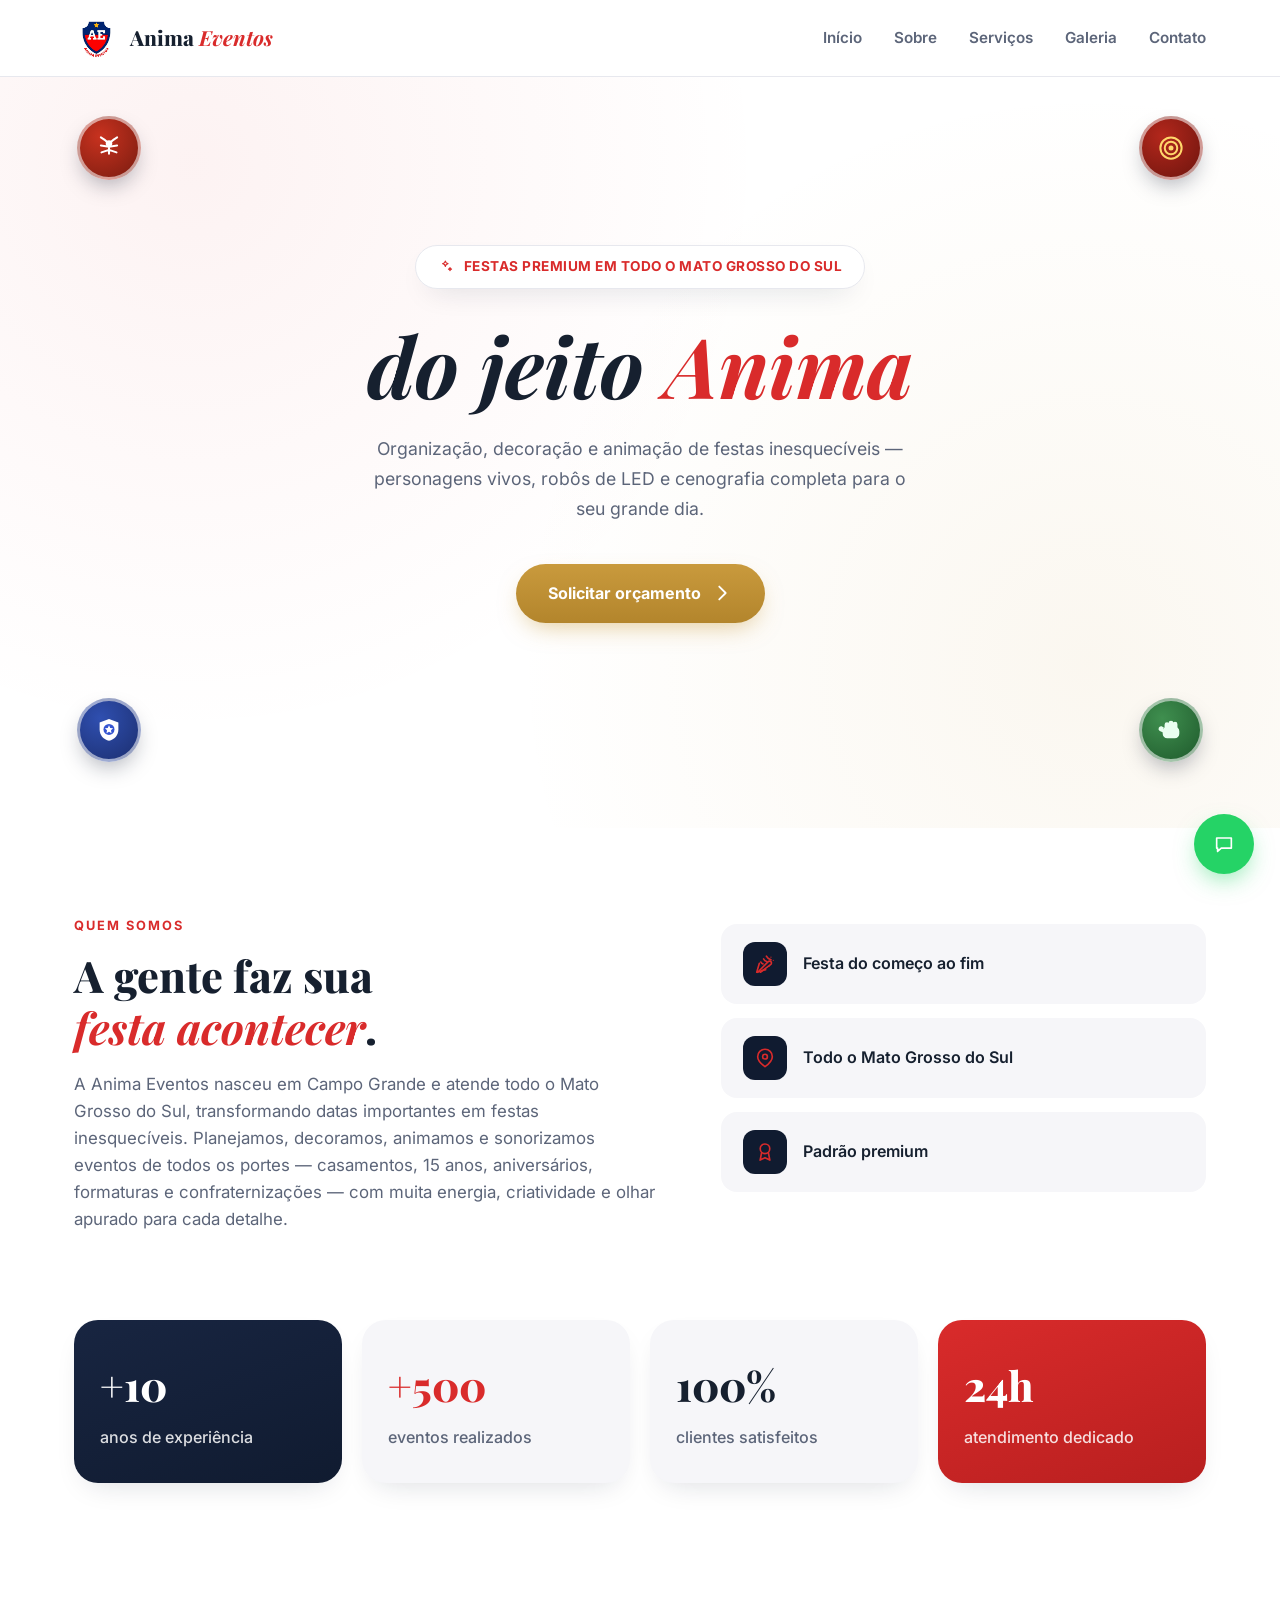
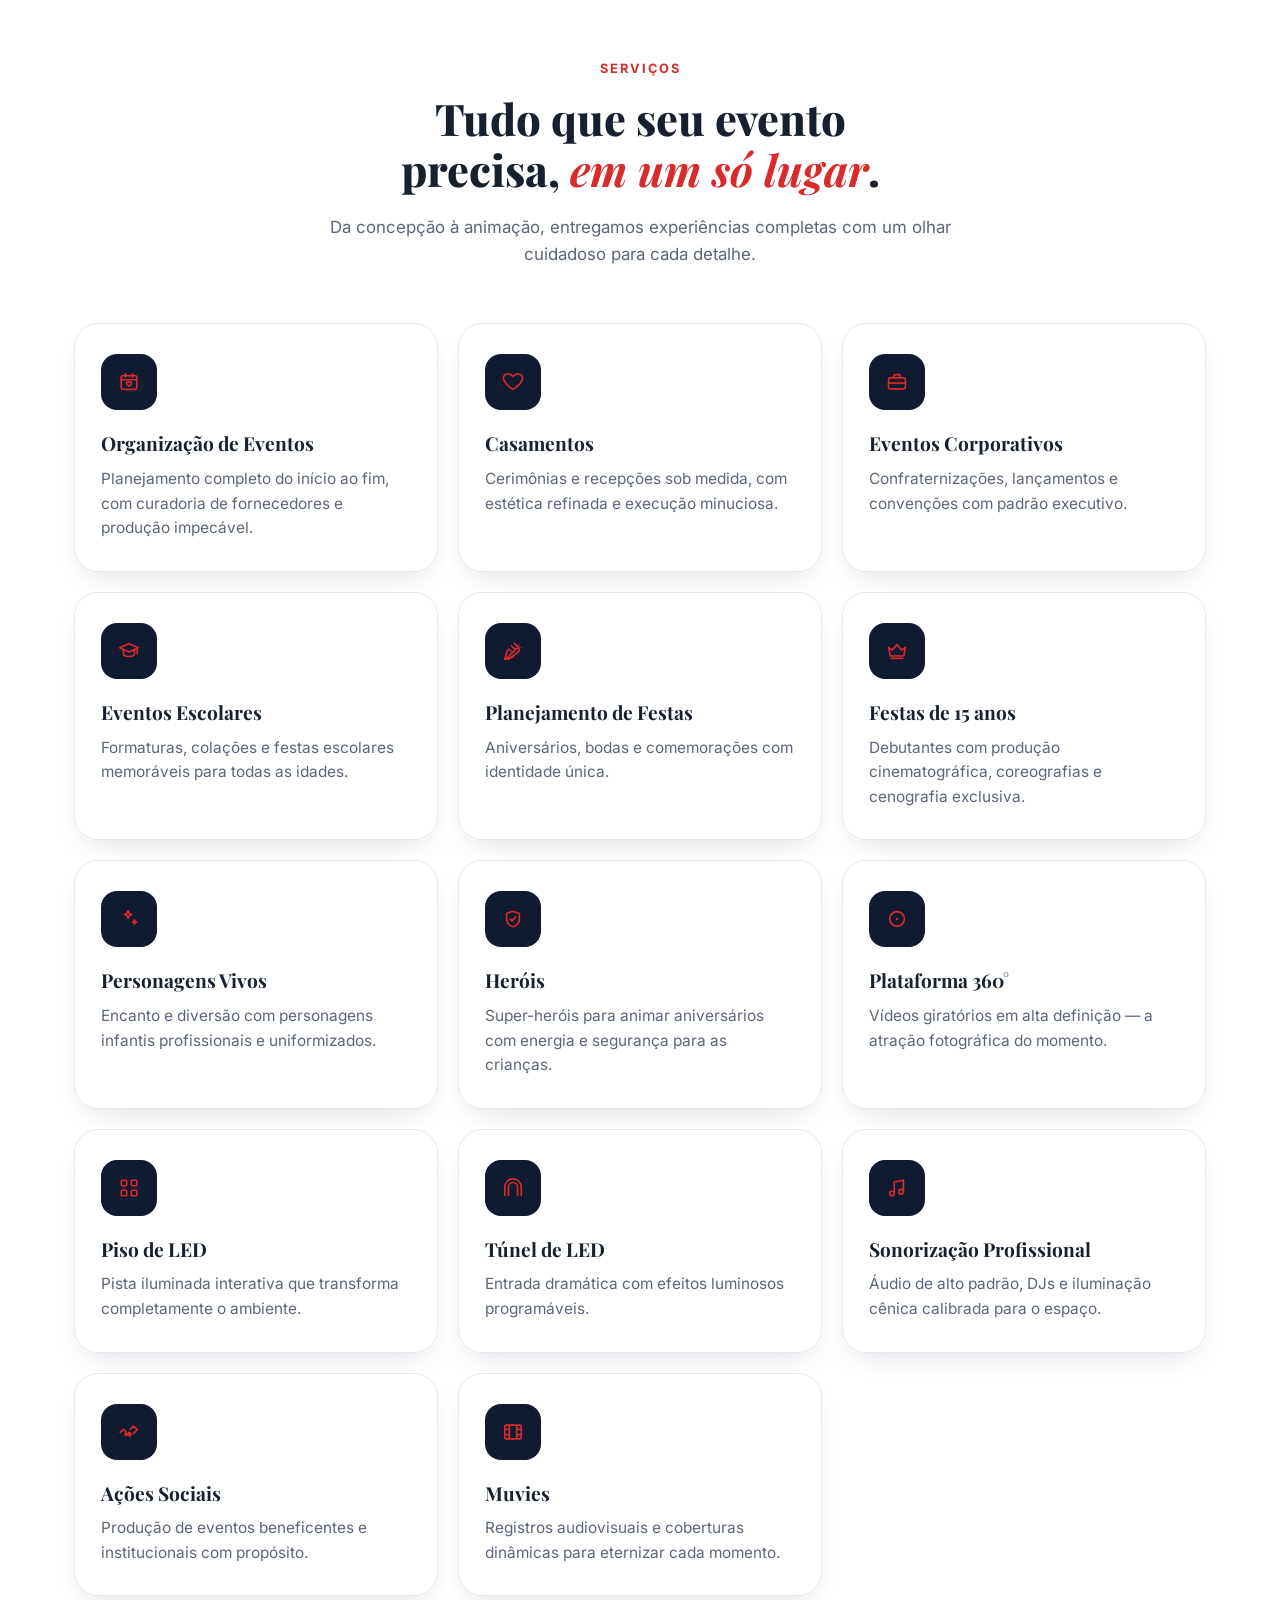
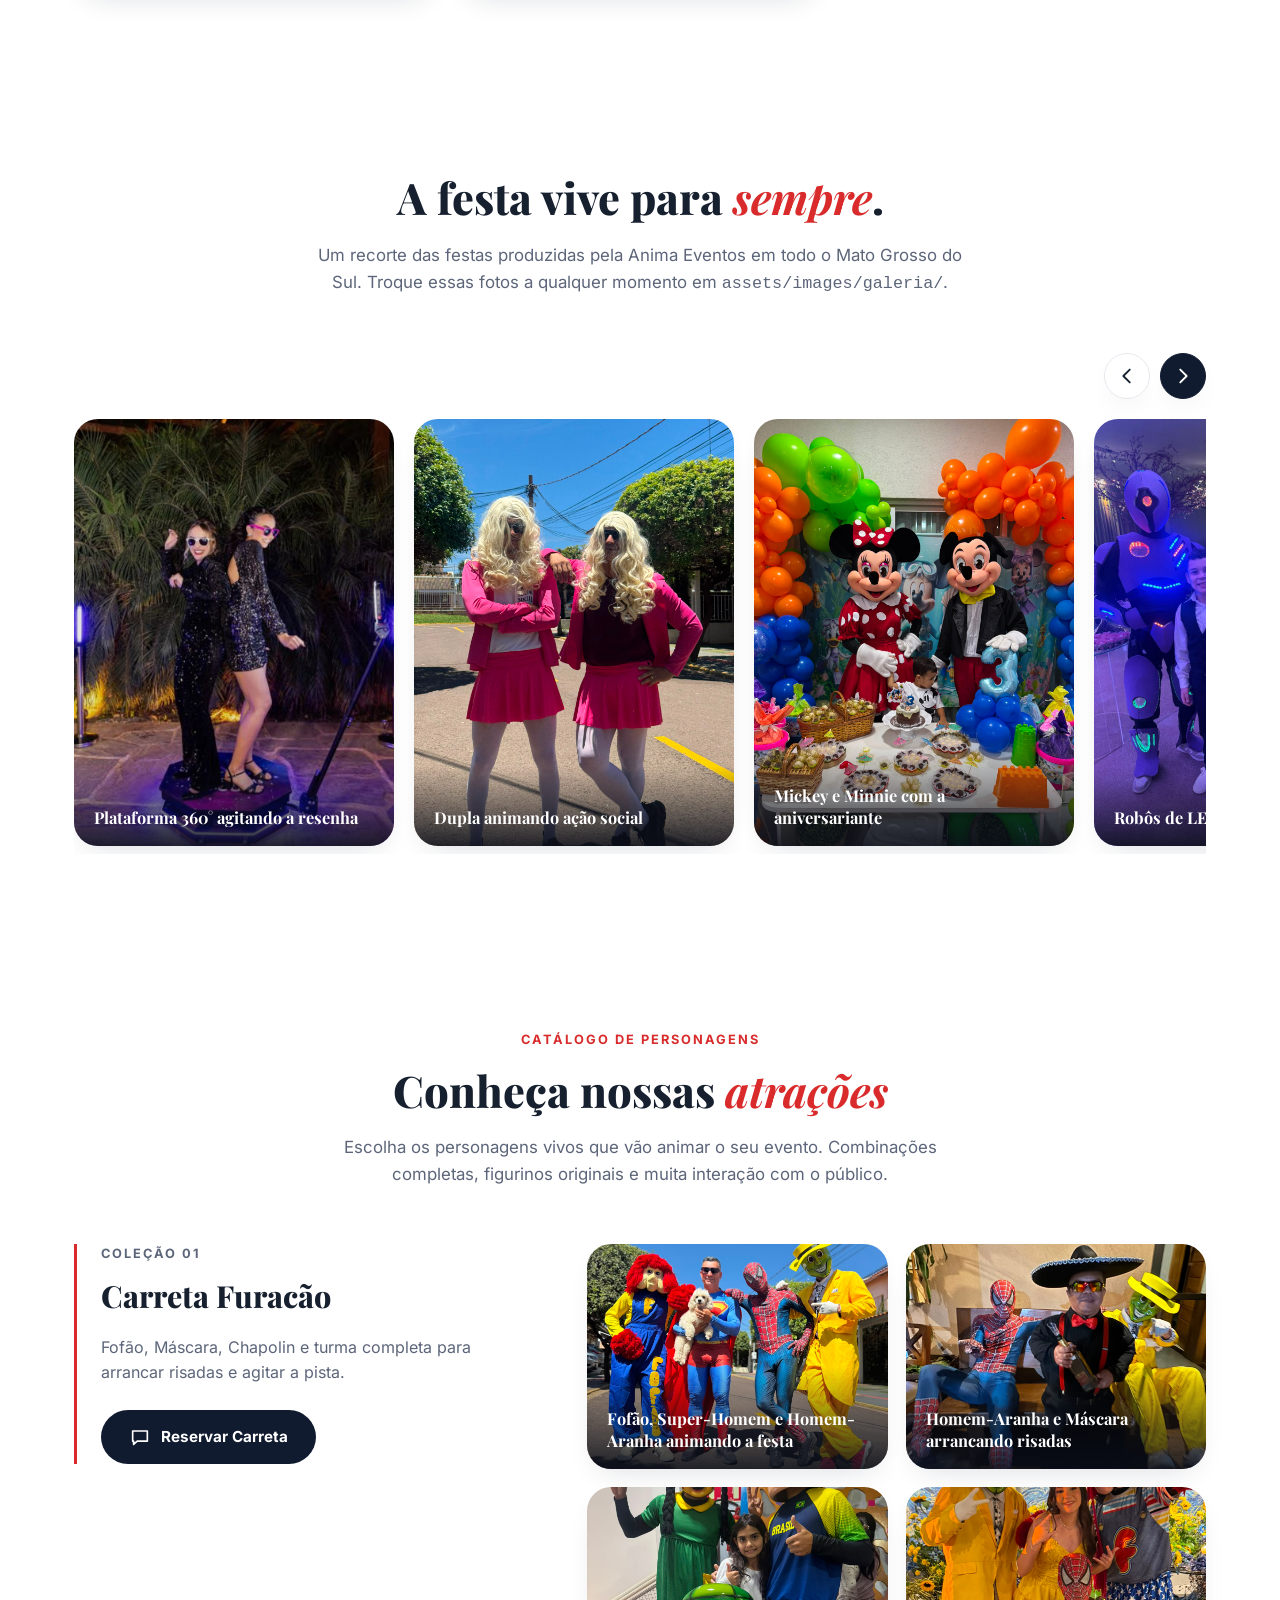
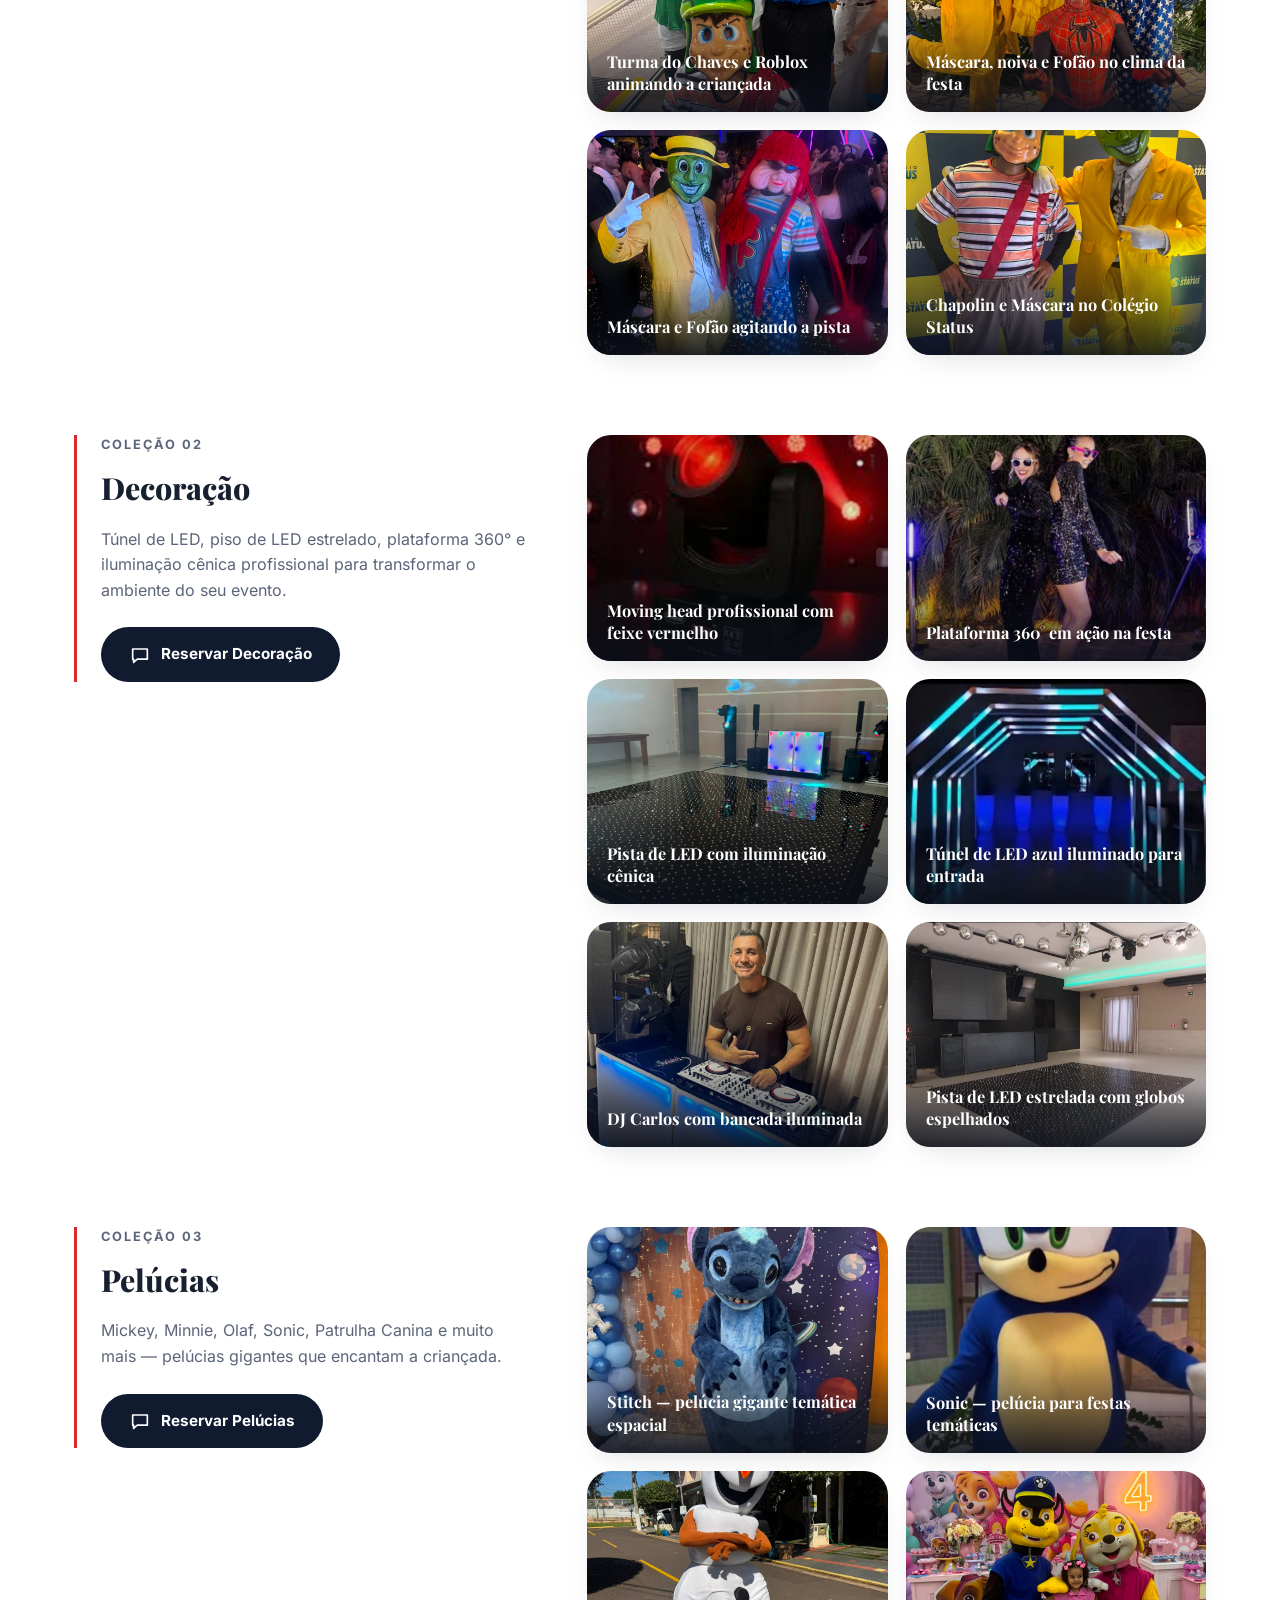
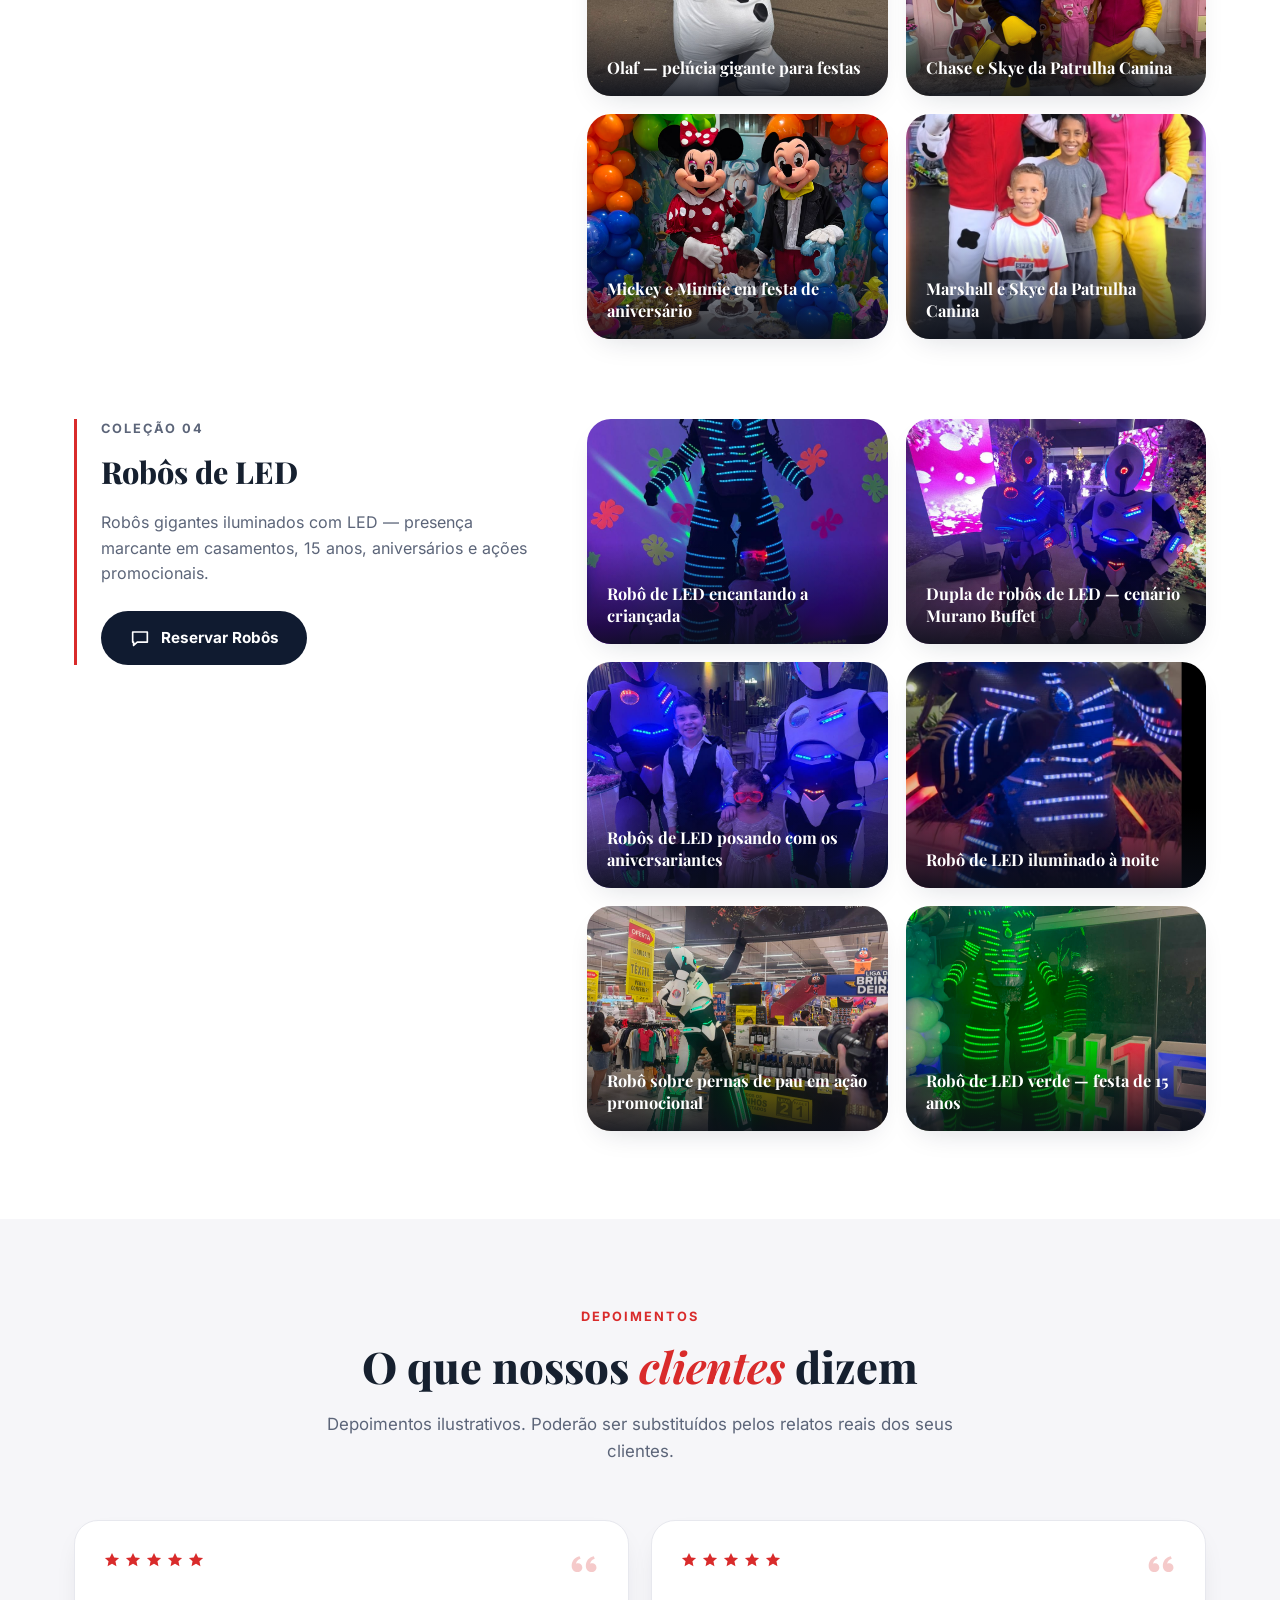
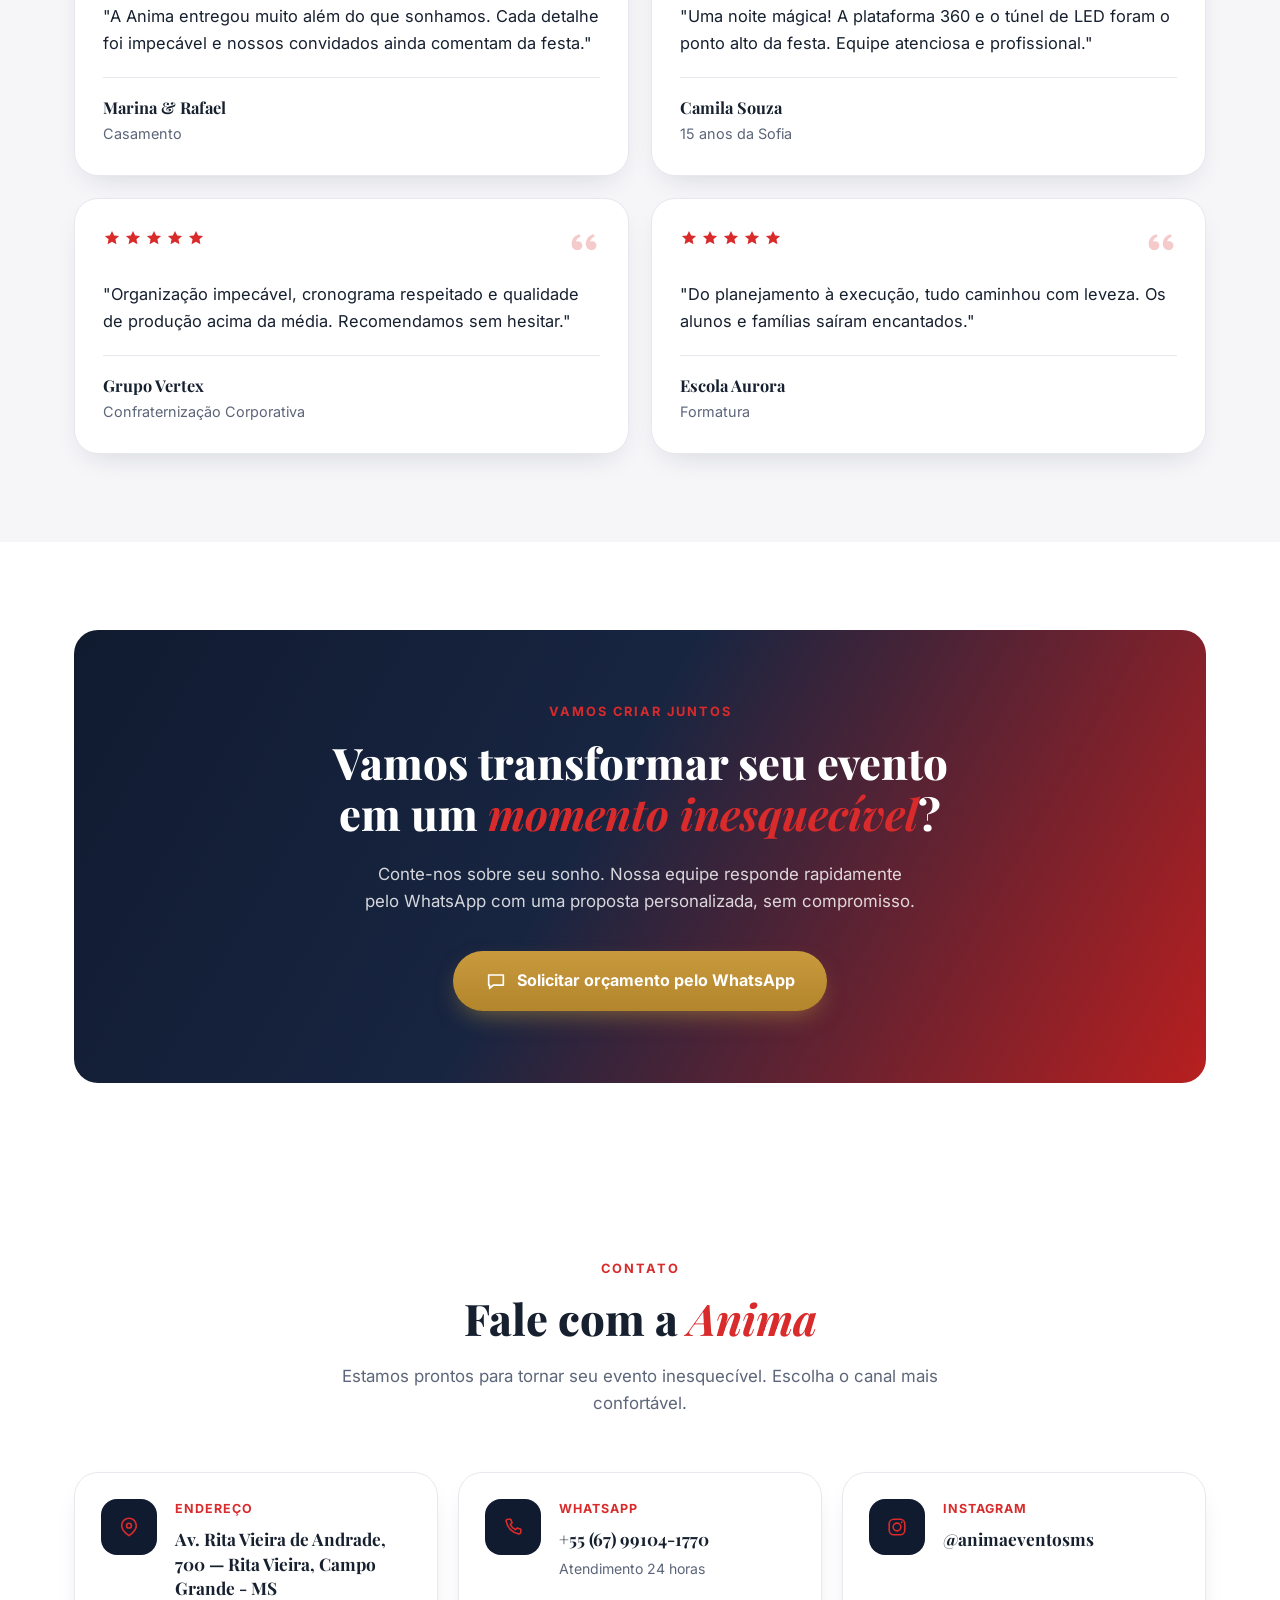
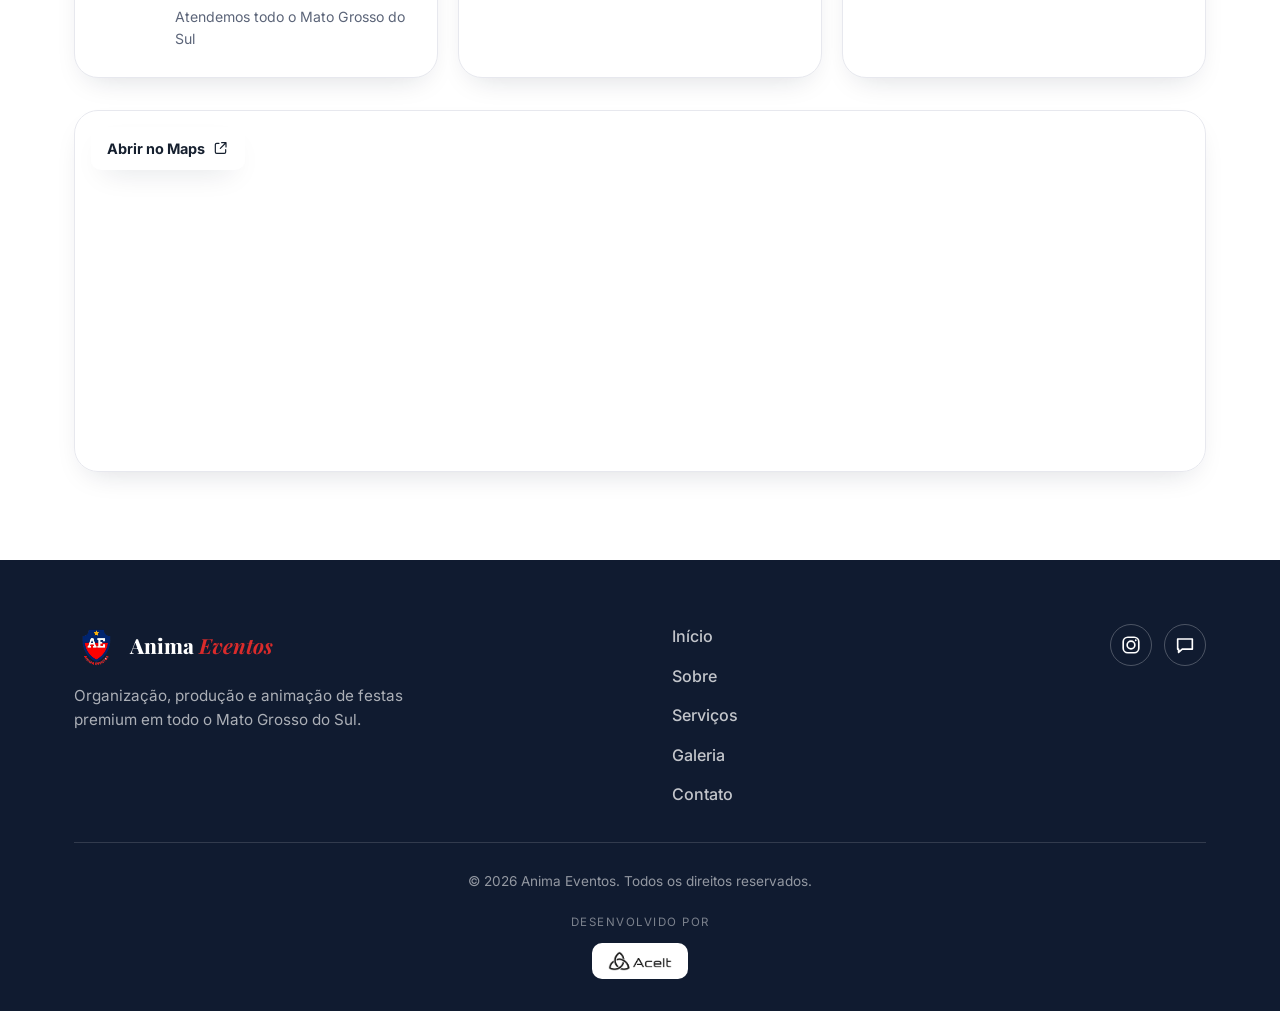
==== commit 7bffdc43: "fix: corrige animação de scroll que deixava seções invisíveis Troca o reveal baseado em Intersection" ====
--- a/anima-eventos/index.html
+++ b/anima-eventos/index.html
@@ -41,6 +41,10 @@
   <symbol id="icon-menu" viewBox="0 0 24 24"><path fill="none" stroke="currentColor" stroke-width="1.8" stroke-linecap="round" d="M3.5 6.5h17M3.5 12h17M3.5 17.5h17"/></symbol>
   <symbol id="icon-close" viewBox="0 0 24 24"><path fill="none" stroke="currentColor" stroke-width="1.8" stroke-linecap="round" d="M5 5l14 14M19 5 5 19"/></symbol>
   <symbol id="icon-map-external" viewBox="0 0 24 24"><path fill="none" stroke="currentColor" stroke-width="1.8" stroke-linecap="round" stroke-linejoin="round" d="M9 5H5.5a2 2 0 0 0-2 2V18a2 2 0 0 0 2 2H17a2 2 0 0 0 2-2v-3.5M13 4h6.5V10.5M19 4.5 11 12.5"/></symbol>
+  <symbol id="hero-spider" viewBox="0 0 24 24"><g fill="none" stroke="#fff" stroke-width="1.6" stroke-linecap="round"><path d="M12 8.5v8M12 8.5 8 5M12 8.5l4-3.5M12 11l-6.5-1M12 11l6.5-1M12 13.5l-6 2M12 13.5l6 2M8.5 5.5l-3-2M15.5 5.5l3-2"/></g><circle cx="12" cy="8.3" r="2.6" fill="#fff"/></symbol>
+  <symbol id="hero-shield" viewBox="0 0 24 24"><path fill="#fff" d="M12 3.2 19.5 6v5.3c0 5-3.2 8.2-7.5 9.3-4.3-1.1-7.5-4.3-7.5-9.3V6Z"/><circle cx="12" cy="11.5" r="4.4" fill="#3555d1"/><path fill="#fff" d="m12 8.2 1 2.1 2.3.3-1.7 1.6.4 2.3-2-1.1-2 1.1.4-2.3-1.7-1.6 2.3-.3Z"/></symbol>
+  <symbol id="hero-arc" viewBox="0 0 24 24"><circle cx="12" cy="12" r="8.5" fill="none" stroke="#ffd76b" stroke-width="1.6"/><circle cx="12" cy="12" r="5" fill="none" stroke="#ffd76b" stroke-width="1.6"/><circle cx="12" cy="12" r="2" fill="#ffd76b"/></symbol>
+  <symbol id="hero-fist" viewBox="0 0 24 24"><g fill="#e9fff0" stroke="#e9fff0" stroke-width="1.3" stroke-linejoin="round"><rect x="6" y="10" width="12" height="8" rx="3"/><rect x="7.5" y="6.5" width="2.6" height="6" rx="1.3"/><rect x="10.7" y="5.3" width="2.6" height="7.2" rx="1.3"/><rect x="13.9" y="6" width="2.6" height="6.5" rx="1.3"/><path d="M6 13.5 3.3 12.2a1.4 1.4 0 0 1 1.2-2.5L6 10.5"/></g></symbol>
 </svg>
 
 <!-- ===== NAVBAR ===== -->
@@ -68,10 +72,10 @@
 <!-- ===== HERO ===== -->
 <section class="hero" id="topo">
   <div class="hero__decor" aria-hidden="true">
-    <span class="hero__fig hero__fig--1" title="Homem-Aranha">🕷️</span>
-    <span class="hero__fig hero__fig--2" title="Homem de Ferro">🤖</span>
-    <span class="hero__fig hero__fig--3" title="Capitão América">🛡️</span>
-    <span class="hero__fig hero__fig--4" title="Hulk">💪</span>
+    <span class="hero__fig hero__fig--1 hero__fig--spider" title="Homem-Aranha"><svg class="icon"><use href="#hero-spider"/></svg></span>
+    <span class="hero__fig hero__fig--2 hero__fig--iron" title="Homem de Ferro"><svg class="icon"><use href="#hero-arc"/></svg></span>
+    <span class="hero__fig hero__fig--3 hero__fig--cap" title="Capitão América"><svg class="icon"><use href="#hero-shield"/></svg></span>
+    <span class="hero__fig hero__fig--4 hero__fig--hulk" title="Hulk"><svg class="icon"><use href="#hero-fist"/></svg></span>
   </div>
 
   <div class="container hero__content">
--- a/anima-eventos/css/style.css
+++ b/anima-eventos/css/style.css
@@ -139,8 +139,15 @@
 .section--muted { background: var(--bg-soft); }
 
 /* ============ REVEAL ============ */
-.reveal { opacity: 0; transform: translateY(28px); transition: opacity .7s ease, transform .7s ease; }
-.reveal.is-visible { opacity: 1; transform: translateY(0); }
+@keyframes fade-up {
+  from { opacity: 0; transform: translateY(28px); }
+  to { opacity: 1; transform: translateY(0); }
+}
+.reveal { animation: fade-up .8s ease-out both; }
+
+@media (prefers-reduced-motion: reduce) {
+  .reveal { animation: none; }
+}
 
 /* ============ BUTTONS ============ */
 .btn {
@@ -231,15 +238,31 @@
 .hero__decor { position: absolute; inset: 0; pointer-events: none; }
 .hero__fig {
   position: absolute;
-  font-size: 2.4rem;
-  opacity: 0.9;
+  display: flex;
+  align-items: center;
+  justify-content: center;
+  width: 64px;
+  height: 64px;
+  border-radius: 50%;
+  border: 3px solid rgba(255,255,255,.55);
   animation: hero-float 6s ease-in-out infinite;
-  filter: drop-shadow(0 8px 14px rgba(16,27,48,.15));
-}
-.hero__fig--1 { top: 20%; left: 10%; animation-delay: 0s; }
-.hero__fig--2 { top: 24%; right: 9%; animation-delay: .8s; }
-.hero__fig--3 { bottom: 16%; left: 14%; animation-delay: 1.6s; }
-.hero__fig--4 { bottom: 20%; right: 13%; animation-delay: 2.4s; }
+  box-shadow: 0 10px 22px -6px rgba(16,27,48,.35);
+}
+.hero__fig .icon { width: 30px; height: 30px; }
+.hero__fig--spider { background: radial-gradient(circle at 35% 30%, #c8321f, #7a1c10); }
+.hero__fig--iron { background: radial-gradient(circle at 35% 30%, #b3271c, #6e150e); }
+.hero__fig--cap { background: radial-gradient(circle at 35% 30%, #2f4fb0, #1c2f70); }
+.hero__fig--hulk { background: radial-gradient(circle at 35% 30%, #3f8f4f, #1f5a2c); }
+.hero__fig--1 { top: 14%; left: 6%; animation-delay: 0s; }
+.hero__fig--2 { top: 14%; right: 6%; animation-delay: .8s; }
+.hero__fig--3 { bottom: 8%; left: 6%; animation-delay: 1.6s; }
+.hero__fig--4 { bottom: 8%; right: 6%; animation-delay: 2.4s; }
+@media (max-width: 640px) {
+  .hero__fig { width: 44px; height: 44px; }
+  .hero__fig .icon { width: 20px; height: 20px; }
+  .hero__fig--1, .hero__fig--2 { top: 4%; }
+  .hero__fig--3, .hero__fig--4 { bottom: 2%; }
+}
 @keyframes hero-float {
   0%, 100% { transform: translateY(0); }
   50% { transform: translateY(-18px); }
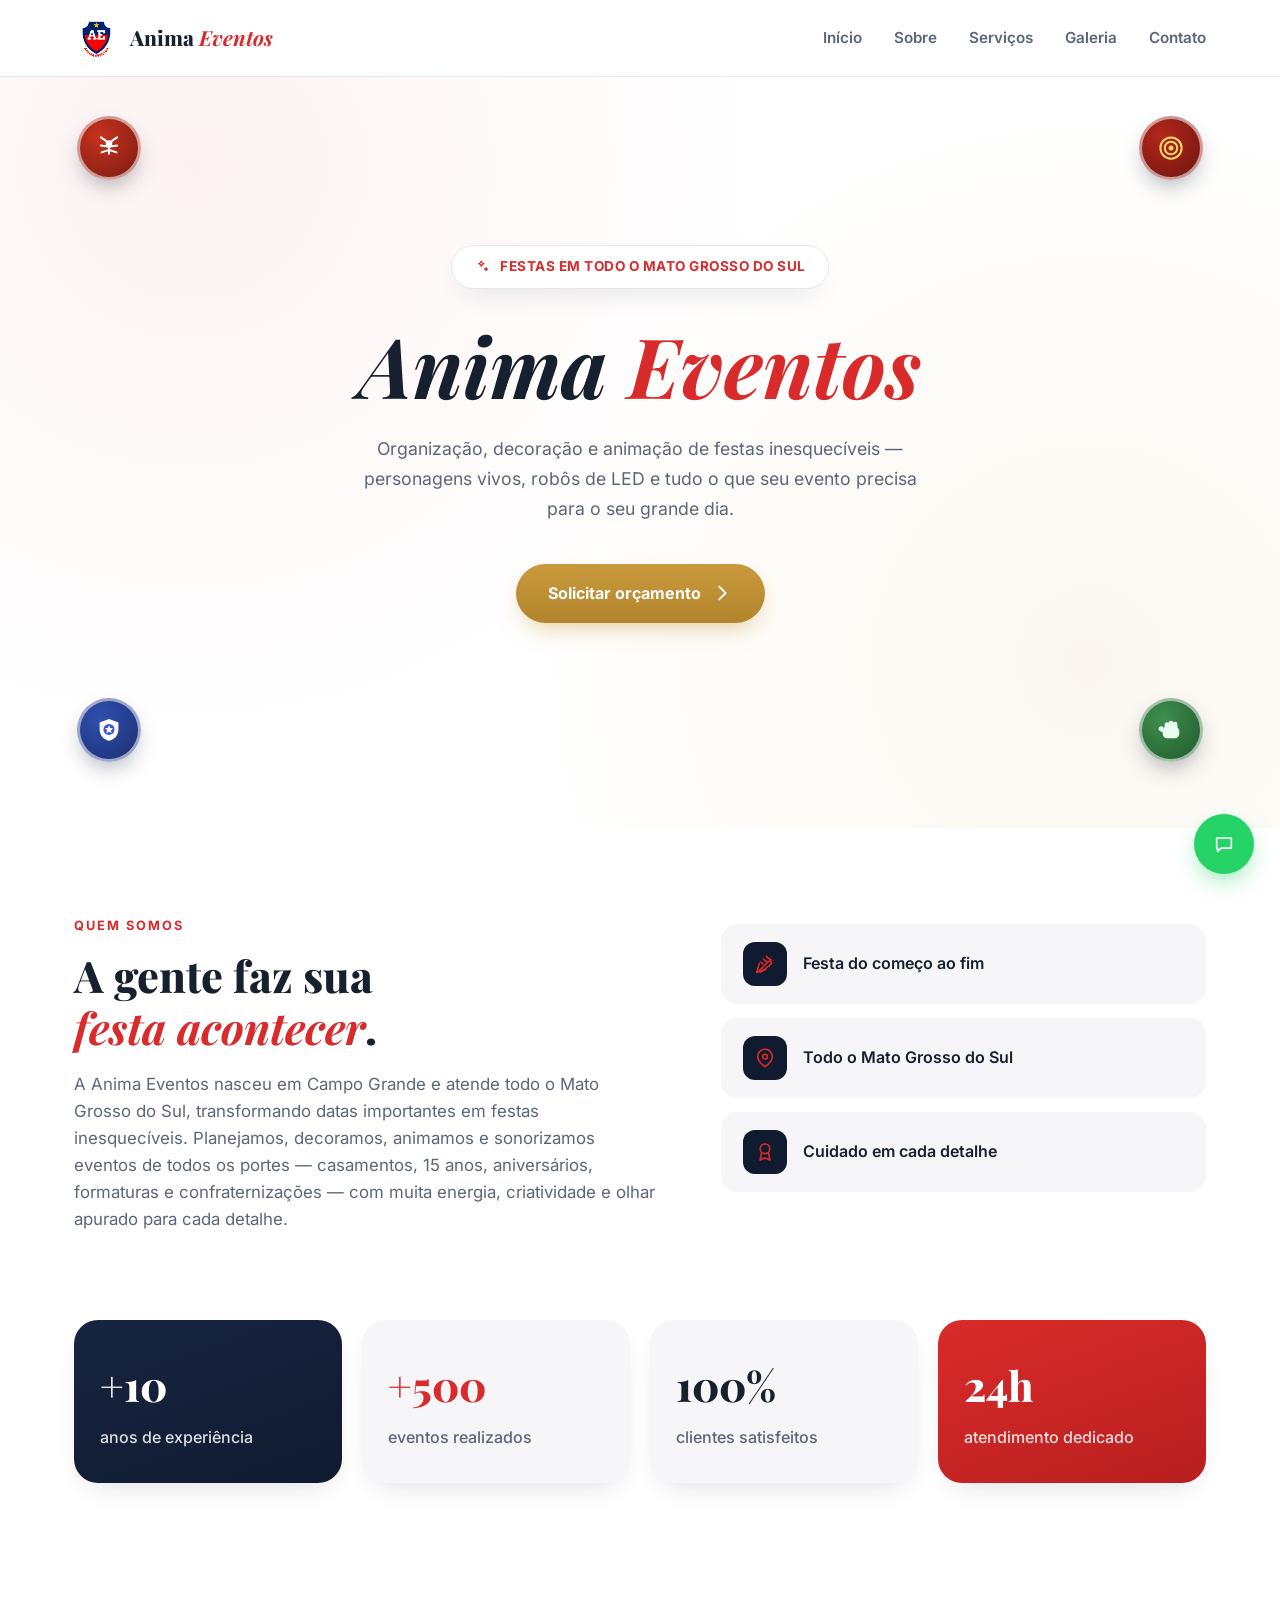
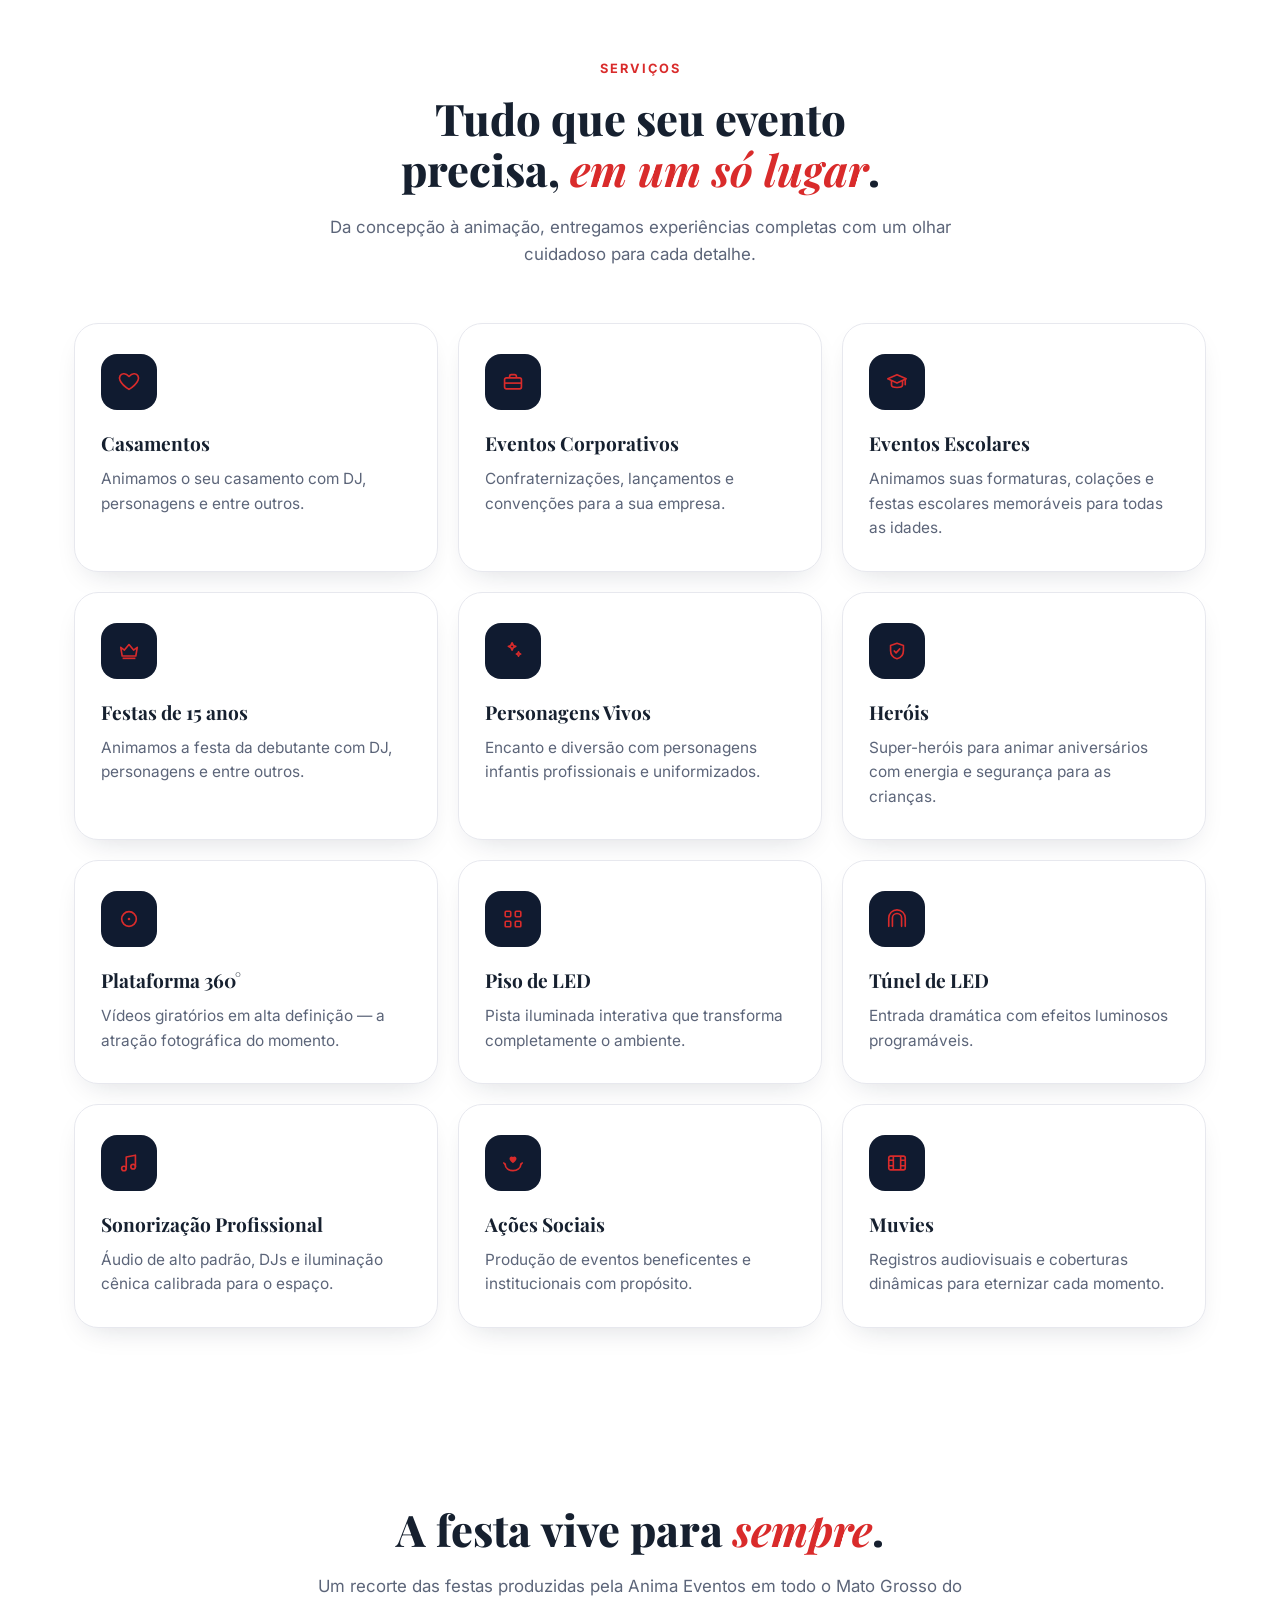
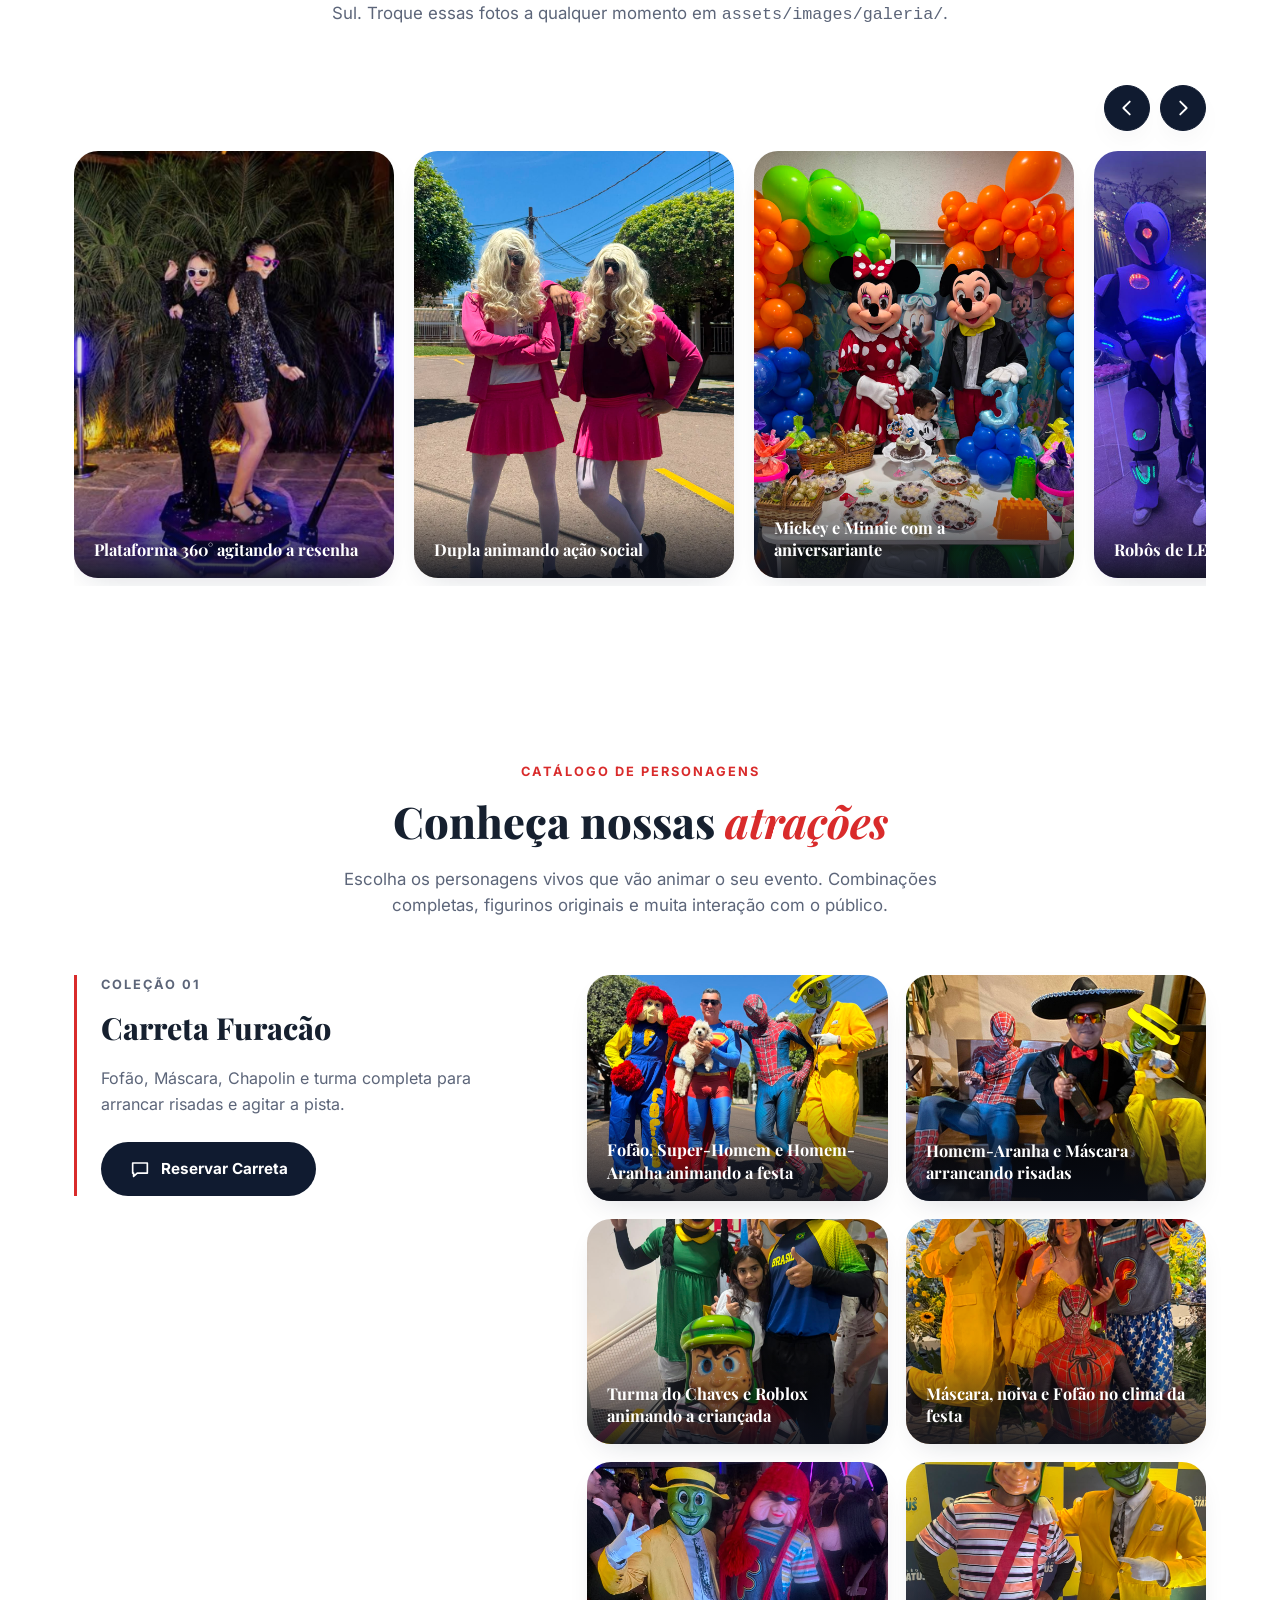
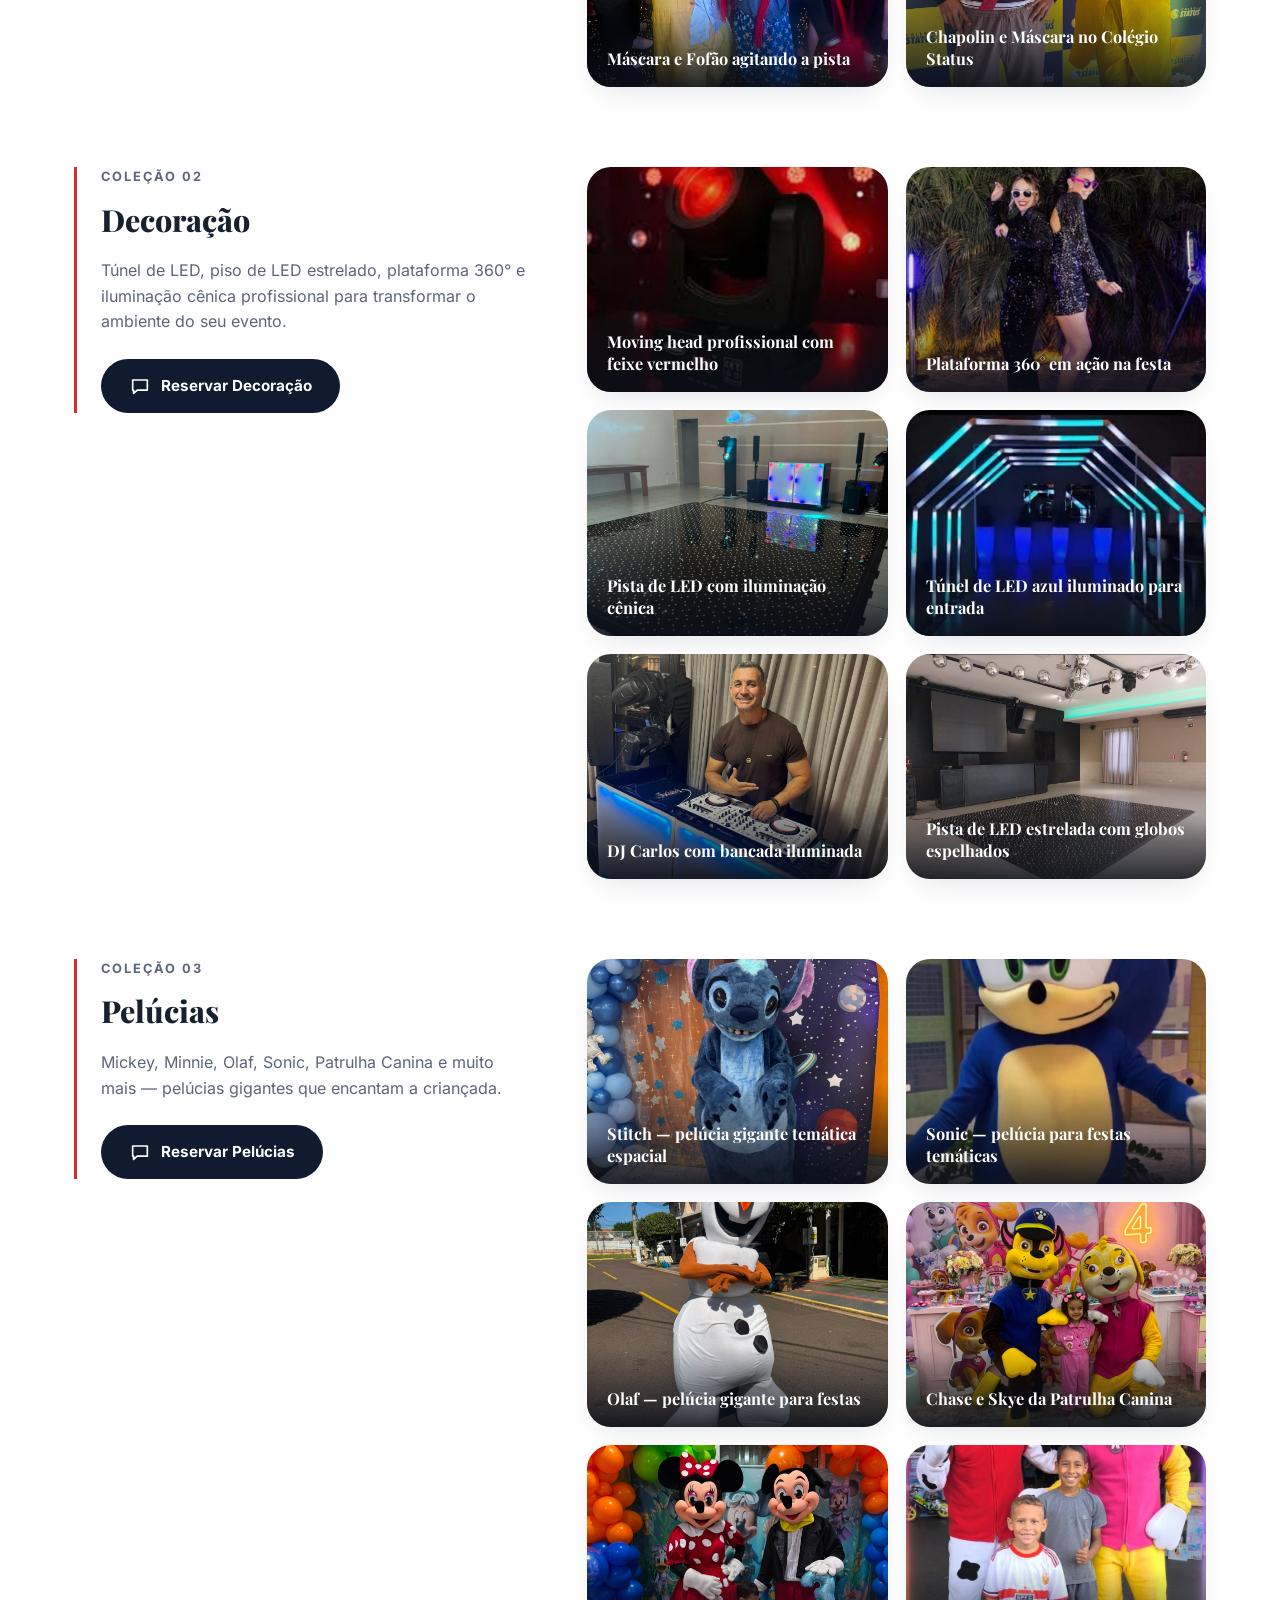
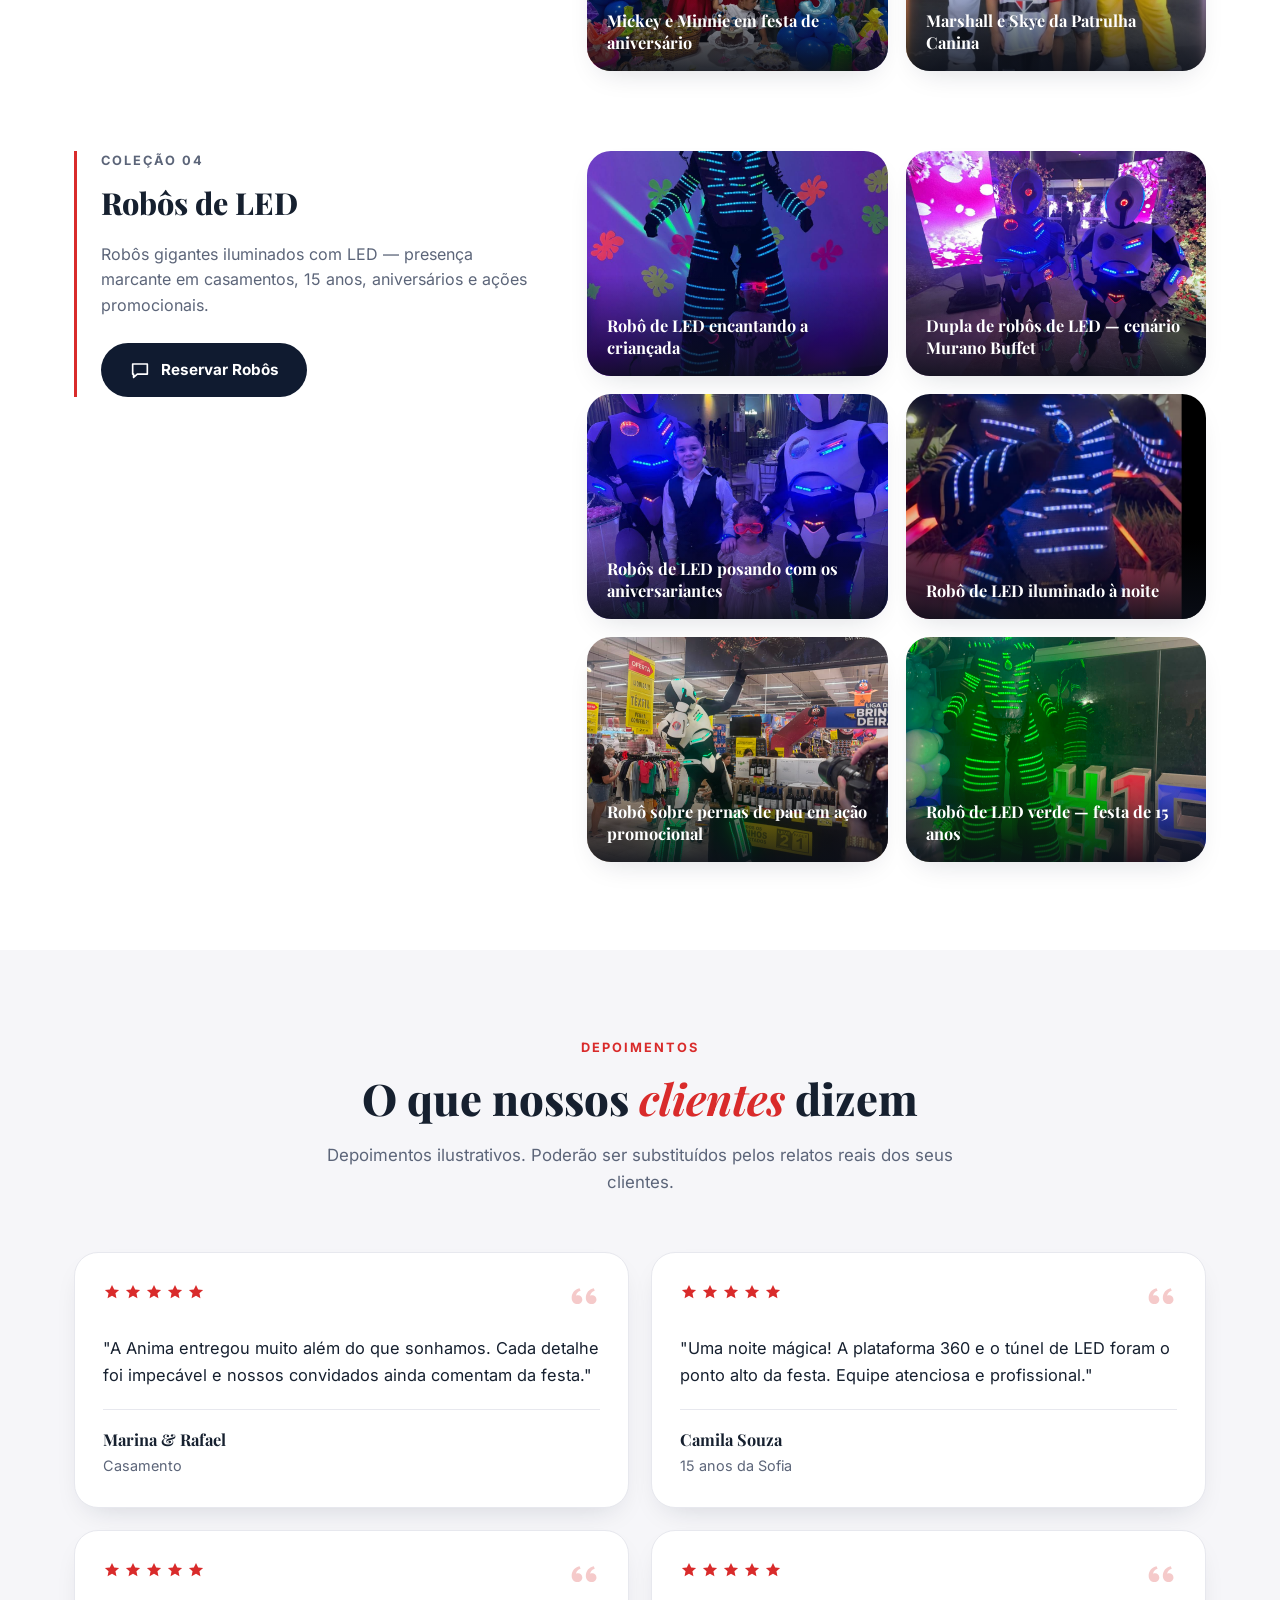
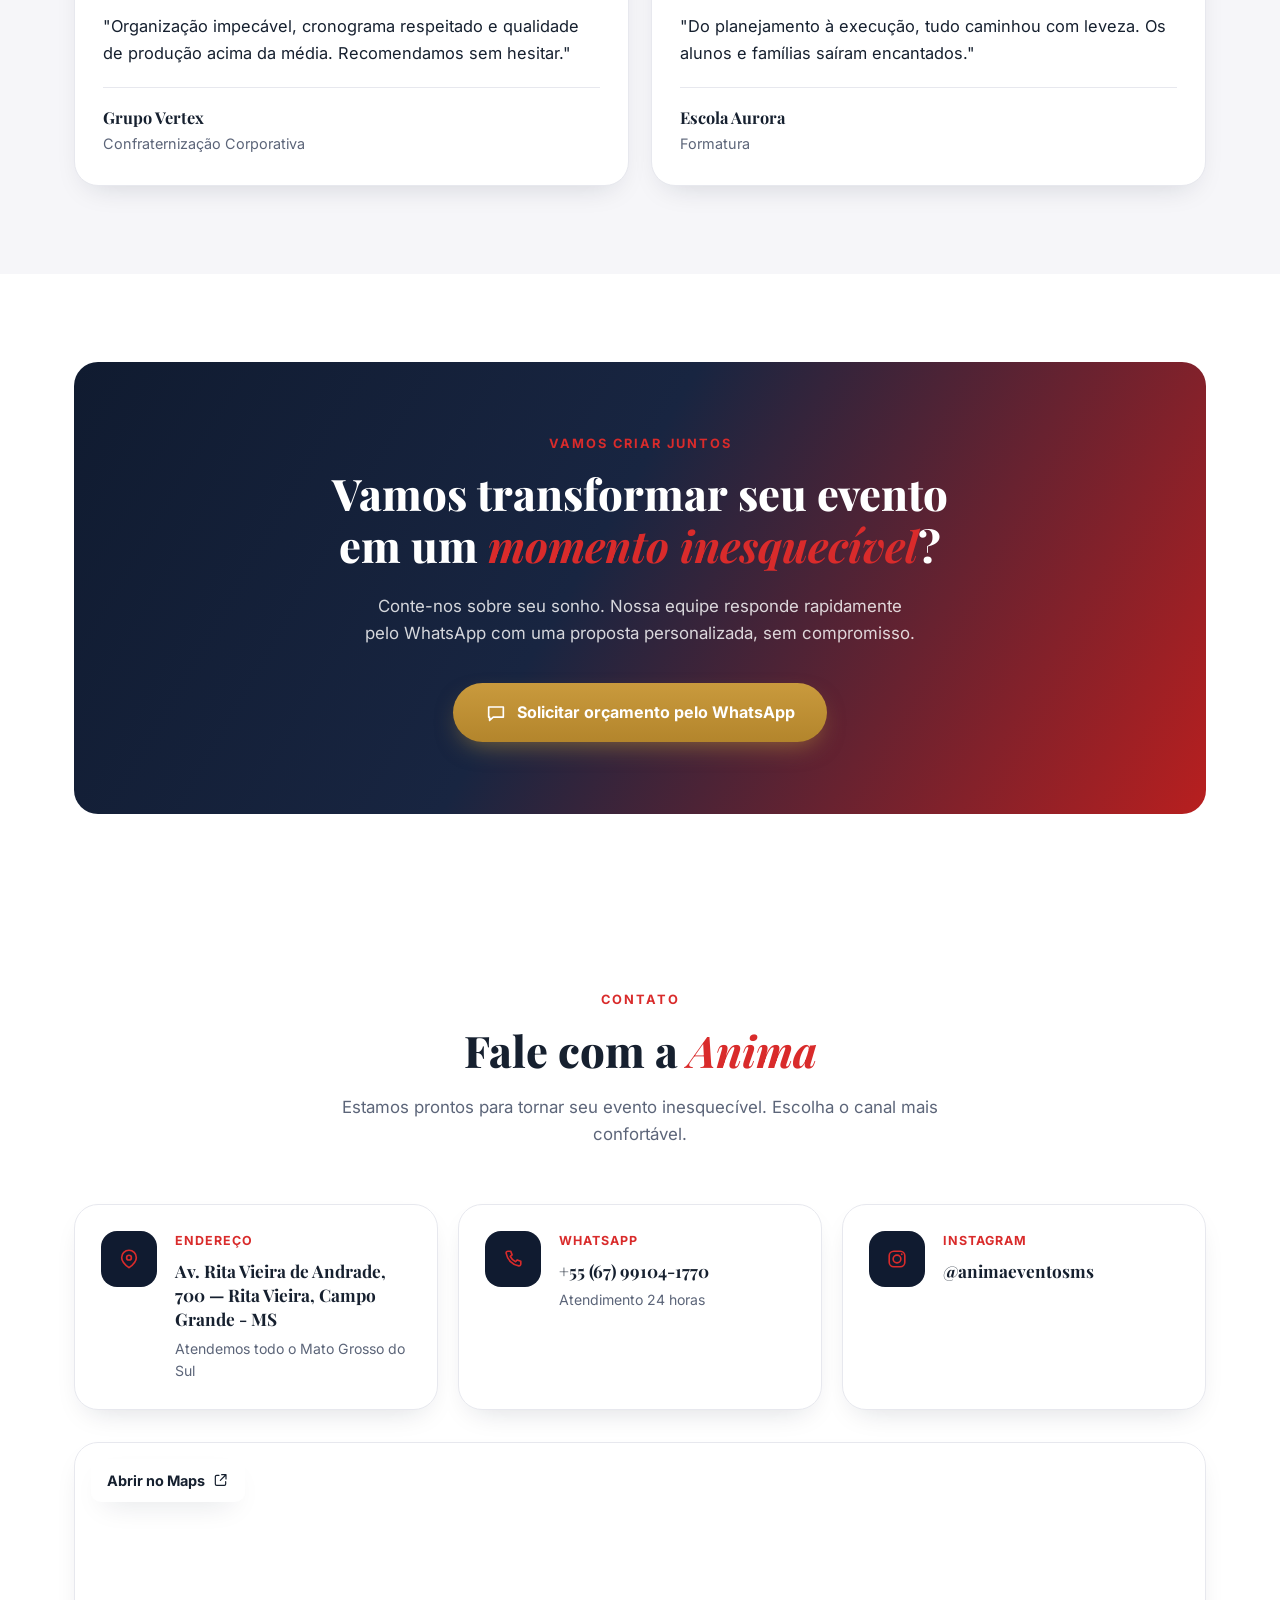
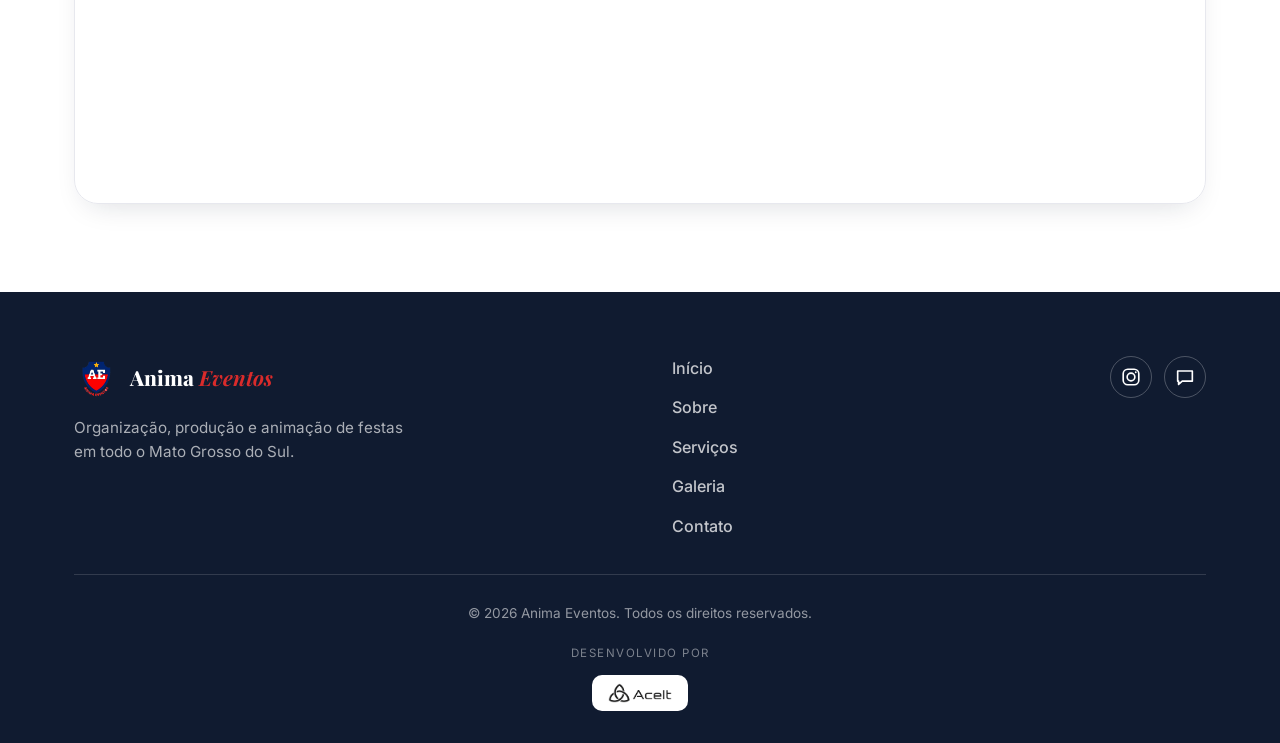
==== commit a13bf63c: "feat: ajustes de conteúdo, ícones e novas animações - Remove menções a "premium"/"exclusivo" e "ceno" ====
--- a/anima-eventos/index.html
+++ b/anima-eventos/index.html
@@ -3,8 +3,8 @@
 <head>
 <meta charset="UTF-8" />
 <meta name="viewport" content="width=device-width, initial-scale=1.0" />
-<title>Anima Eventos | Festas premium em todo o Mato Grosso do Sul</title>
-<meta name="description" content="Anima Eventos — organização, decoração e animação de festas premium em Campo Grande e todo o Mato Grosso do Sul. Personagens vivos, robôs de LED, piso de LED, plataforma 360° e muito mais." />
+<title>Anima Eventos | Festas em todo o Mato Grosso do Sul</title>
+<meta name="description" content="Anima Eventos — organização, decoração e animação de festas em Campo Grande e todo o Mato Grosso do Sul. Personagens vivos, robôs de LED, piso de LED, plataforma 360° e muito mais." />
 <link rel="icon" href="data:image/svg+xml,%3Csvg xmlns='http://www.w3.org/2000/svg' viewBox='0 0 100 100'%3E%3Ctext y='.9em' font-size='90'%3E%F0%9F%9B%A1%EF%B8%8F%3C/text%3E%3C/svg%3E" />
 <link rel="stylesheet" href="css/style.css" />
 </head>
@@ -29,7 +29,7 @@
   <symbol id="icon-grid" viewBox="0 0 24 24"><rect x="3.5" y="3.5" width="6" height="6" rx="1" fill="none" stroke="currentColor" stroke-width="1.8"/><rect x="14.5" y="3.5" width="6" height="6" rx="1" fill="none" stroke="currentColor" stroke-width="1.8"/><rect x="3.5" y="14.5" width="6" height="6" rx="1" fill="none" stroke="currentColor" stroke-width="1.8"/><rect x="14.5" y="14.5" width="6" height="6" rx="1" fill="none" stroke="currentColor" stroke-width="1.8"/></symbol>
   <symbol id="icon-tunnel" viewBox="0 0 24 24"><path fill="none" stroke="currentColor" stroke-width="1.8" stroke-linecap="round" d="M3 20V11a9 9 0 0 1 18 0v9M7 20v-9a5 5 0 0 1 10 0v9"/></symbol>
   <symbol id="icon-music" viewBox="0 0 24 24"><path fill="none" stroke="currentColor" stroke-width="1.8" stroke-linecap="round" stroke-linejoin="round" d="M9 18V5.5l10-2v12.5"/><circle cx="6.5" cy="18" r="2.5" fill="none" stroke="currentColor" stroke-width="1.8"/><circle cx="16.5" cy="16" r="2.5" fill="none" stroke="currentColor" stroke-width="1.8"/></symbol>
-  <symbol id="icon-handshake" viewBox="0 0 24 24"><path fill="none" stroke="currentColor" stroke-width="1.8" stroke-linecap="round" stroke-linejoin="round" d="M2.5 12.5 6 9l3.3 3-1.6 1.6a1.3 1.3 0 0 0 1.8 1.8l3-3 1 1M13.5 9 17 5.5l4 4-4.3 4.3"/><path fill="none" stroke="currentColor" stroke-width="1.8" stroke-linecap="round" d="m9.3 13.6 1 1a1.3 1.3 0 0 0 1.8-1.8M12 15.8a1.3 1.3 0 0 0 1.9-1.8l-.9-.9"/></symbol>
+  <symbol id="icon-handshake" viewBox="0 0 24 24"><path fill="none" stroke="currentColor" stroke-width="1.8" stroke-linecap="round" stroke-linejoin="round" d="M3.5 13.5c0 3.8 3.8 6.8 8.5 6.8s8.5-3 8.5-6.8"/><path fill="none" stroke="currentColor" stroke-width="1.8" stroke-linecap="round" d="M3.5 13.5 2 12M20.5 13.5 22 12"/><path fill="currentColor" d="M12 12.2s-3.8-2.3-3.8-5a2.3 2.3 0 0 1 3.8-1.8 2.3 2.3 0 0 1 3.8 1.8c0 2.7-3.8 5-3.8 5Z"/></symbol>
   <symbol id="icon-film" viewBox="0 0 24 24"><rect x="3" y="4.5" width="18" height="15" rx="2" fill="none" stroke="currentColor" stroke-width="1.8"/><path fill="none" stroke="currentColor" stroke-width="1.8" d="M8 4.5v15M16 4.5v15M3 9h5M16 9h5M3 15h5M16 15h5"/></symbol>
   <symbol id="icon-phone" viewBox="0 0 24 24"><path fill="none" stroke="currentColor" stroke-width="1.8" stroke-linecap="round" stroke-linejoin="round" d="M6.5 3.5h3l1.5 4-2 1.7a12 12 0 0 0 5.8 5.8l1.7-2 4 1.5v3a2 2 0 0 1-2.2 2A17 17 0 0 1 4.5 5.7a2 2 0 0 1 2-2.2Z"/></symbol>
   <symbol id="icon-instagram" viewBox="0 0 24 24"><rect x="3.5" y="3.5" width="17" height="17" rx="5" fill="none" stroke="currentColor" stroke-width="1.8"/><circle cx="12" cy="12" r="4.2" fill="none" stroke="currentColor" stroke-width="1.8"/><circle cx="17.2" cy="6.8" r="1" fill="currentColor" stroke="none"/></symbol>
@@ -81,10 +81,10 @@
   <div class="container hero__content">
     <p class="badge">
       <svg class="icon icon--sm"><use href="#icon-sparkles"/></svg>
-      Festas premium em todo o Mato Grosso do Sul
+      Festas em todo o Mato Grosso do Sul
     </p>
-    <h1 class="hero__title">do jeito <em>Anima</em></h1>
-    <p class="hero__subtitle">Organização, decoração e animação de festas inesquecíveis — personagens vivos, robôs de LED e cenografia completa para o seu grande dia.</p>
+    <h1 class="hero__title">Anima <em>Eventos</em></h1>
+    <p class="hero__subtitle">Organização, decoração e animação de festas inesquecíveis — personagens vivos, robôs de LED e tudo o que seu evento precisa para o seu grande dia.</p>
     <a href="#contato" class="btn btn--gold btn--lg">
       Solicitar orçamento
       <svg class="icon"><use href="#icon-chevron-right"/></svg>
@@ -111,7 +111,7 @@
       </div>
       <div class="feature-pill">
         <span class="feature-pill__icon"><svg class="icon"><use href="#icon-award"/></svg></span>
-        <span>Padrão premium</span>
+        <span>Cuidado em cada detalhe</span>
       </div>
     </div>
   </div>
@@ -150,34 +150,24 @@
 
     <div class="services__grid">
       <div class="service-card">
-        <span class="icon-badge"><svg class="icon"><use href="#icon-calendar-heart"/></svg></span>
-        <h3>Organização de Eventos</h3>
-        <p>Planejamento completo do início ao fim, com curadoria de fornecedores e produção impecável.</p>
-      </div>
-      <div class="service-card">
         <span class="icon-badge"><svg class="icon"><use href="#icon-heart"/></svg></span>
         <h3>Casamentos</h3>
-        <p>Cerimônias e recepções sob medida, com estética refinada e execução minuciosa.</p>
+        <p>Animamos o seu casamento com DJ, personagens e entre outros.</p>
       </div>
       <div class="service-card">
         <span class="icon-badge"><svg class="icon"><use href="#icon-briefcase"/></svg></span>
         <h3>Eventos Corporativos</h3>
-        <p>Confraternizações, lançamentos e convenções com padrão executivo.</p>
+        <p>Confraternizações, lançamentos e convenções para a sua empresa.</p>
       </div>
       <div class="service-card">
         <span class="icon-badge"><svg class="icon"><use href="#icon-grad"/></svg></span>
         <h3>Eventos Escolares</h3>
-        <p>Formaturas, colações e festas escolares memoráveis para todas as idades.</p>
-      </div>
-      <div class="service-card">
-        <span class="icon-badge"><svg class="icon"><use href="#icon-party"/></svg></span>
-        <h3>Planejamento de Festas</h3>
-        <p>Aniversários, bodas e comemorações com identidade única.</p>
+        <p>Animamos suas formaturas, colações e festas escolares memoráveis para todas as idades.</p>
       </div>
       <div class="service-card">
         <span class="icon-badge"><svg class="icon"><use href="#icon-crown"/></svg></span>
         <h3>Festas de 15 anos</h3>
-        <p>Debutantes com produção cinematográfica, coreografias e cenografia exclusiva.</p>
+        <p>Animamos a festa da debutante com DJ, personagens e entre outros.</p>
       </div>
       <div class="service-card">
         <span class="icon-badge"><svg class="icon"><use href="#icon-sparkles"/></svg></span>
@@ -233,7 +223,7 @@
 
     <div class="carousel">
       <div class="carousel__nav">
-        <button class="carousel__btn" id="carPrev" aria-label="Foto anterior">
+        <button class="carousel__btn carousel__btn--active" id="carPrev" aria-label="Foto anterior">
           <svg class="icon"><use href="#icon-chevron-left"/></svg>
         </button>
         <button class="carousel__btn carousel__btn--active" id="carNext" aria-label="Próxima foto">
@@ -456,7 +446,7 @@
           <img class="navbar__crest" src="assets/images/logo.png" alt="Anima Eventos" />
           <span class="navbar__brand-text">Anima <em>Eventos</em></span>
         </a>
-        <p>Organização, produção e animação de festas premium em todo o Mato Grosso do Sul.</p>
+        <p>Organização, produção e animação de festas em todo o Mato Grosso do Sul.</p>
       </div>
 
       <nav class="footer__nav">
@@ -486,9 +476,9 @@
   </div>
 </footer>
 
-<button class="whatsapp-float" id="whatsappFloat" aria-label="Falar no WhatsApp">
+<a class="whatsapp-float" id="whatsappFloat" aria-label="Falar no WhatsApp" href="https://wa.me/5567991041770?text=Oi!%20Vim%20pelo%20site%20e%20quero%20saber%20mais%20sobre%20as%20decora%C3%A7%C3%B5es%20da%20Anima%20Eventos!" target="_blank" rel="noopener">
   <svg class="icon"><use href="#icon-chat"/></svg>
-</button>
+</a>
 
 <script src="js/script.js"></script>
 </body>
--- a/anima-eventos/css/style.css
+++ b/anima-eventos/css/style.css
@@ -149,6 +149,23 @@
   .reveal { animation: none; }
 }
 
+/* Word-by-word heading reveal. Words are visible (opacity:1) by default —
+   the .words-in trigger class (added by IntersectionObserver) is a pure
+   enhancement: if it never fires, headings stay fully visible, just
+   without the staggered pop-in. */
+.word-pop { display: inline-block; opacity: 1; }
+@keyframes word-pop-in {
+  from { opacity: 0; transform: translateY(.3em); }
+  to { opacity: 1; transform: translateY(0); }
+}
+.words-trigger.words-in .word-pop {
+  animation: word-pop-in .5s cubic-bezier(.2,.8,.2,1) both;
+  animation-delay: calc(var(--word-i, 0) * 45ms);
+}
+@media (prefers-reduced-motion: reduce) {
+  .words-trigger.words-in .word-pop { animation: none; }
+}
+
 /* ============ BUTTONS ============ */
 .btn {
   display: inline-flex;
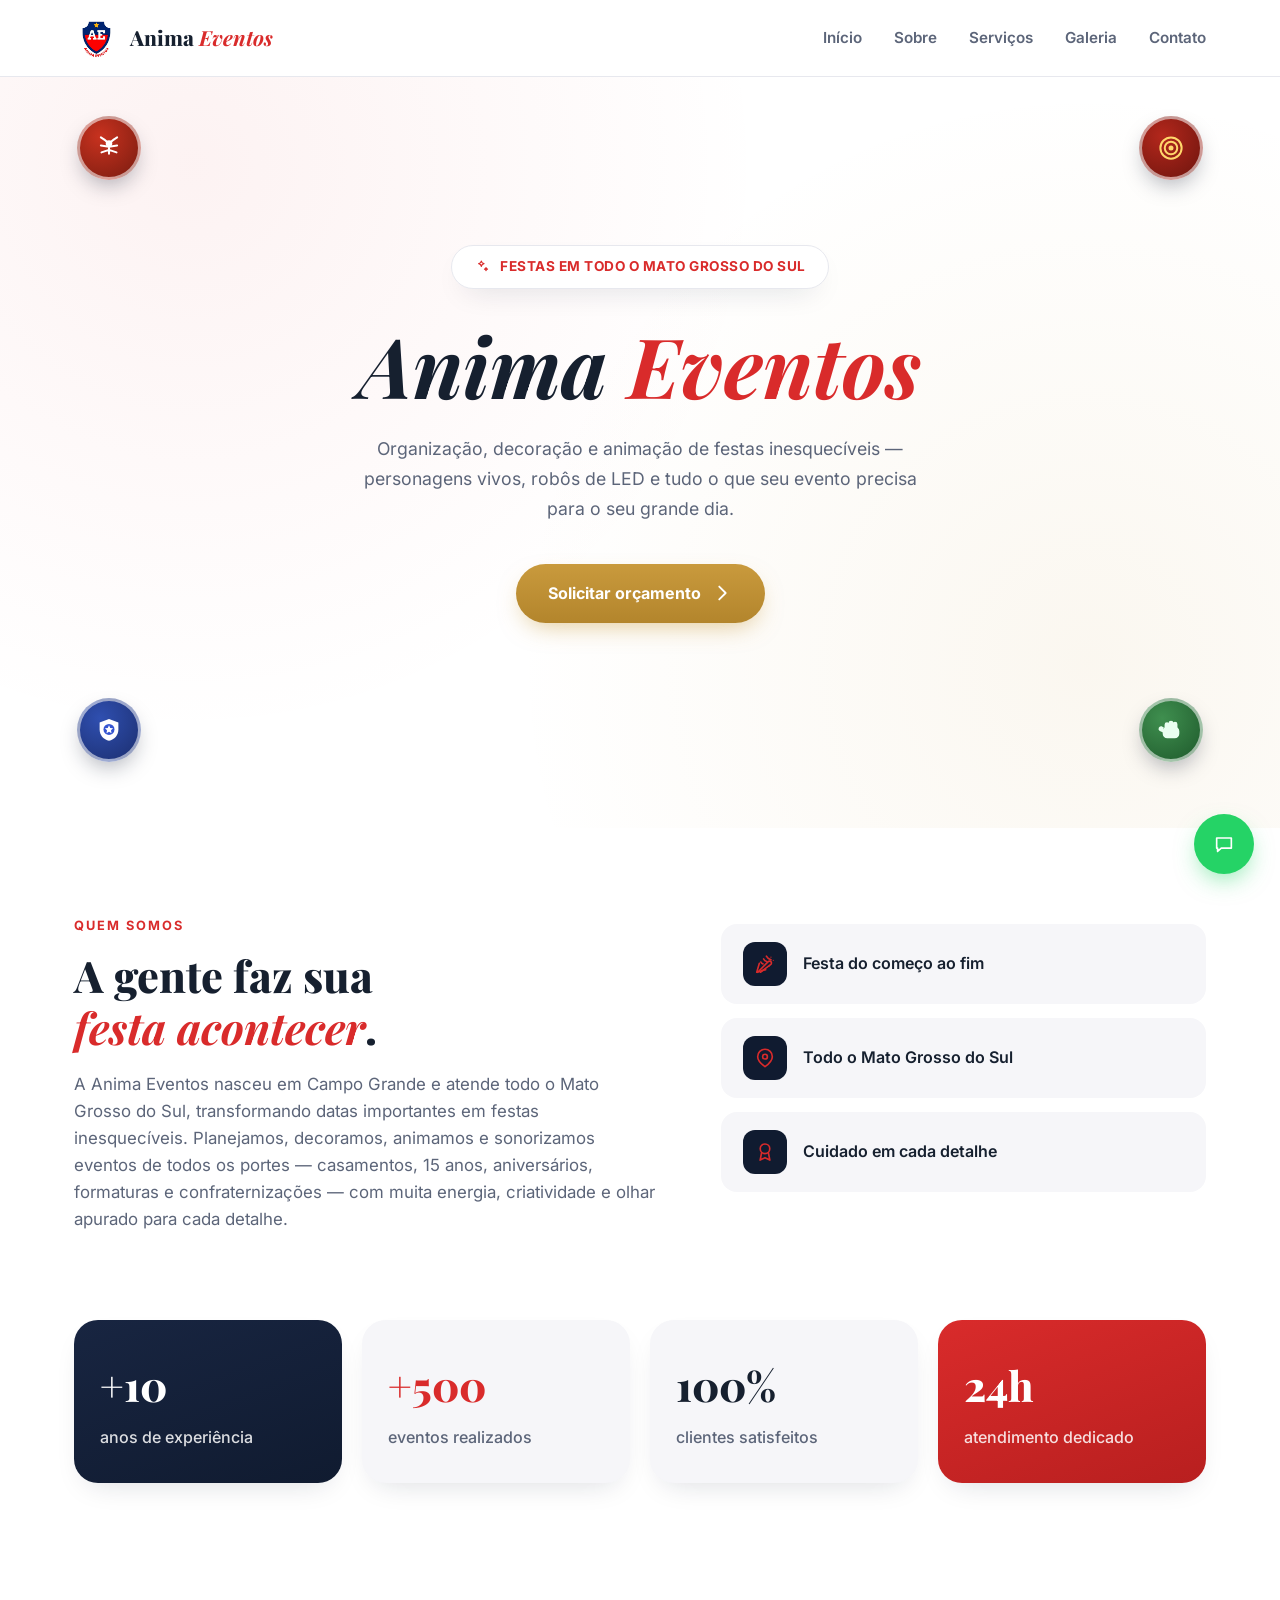
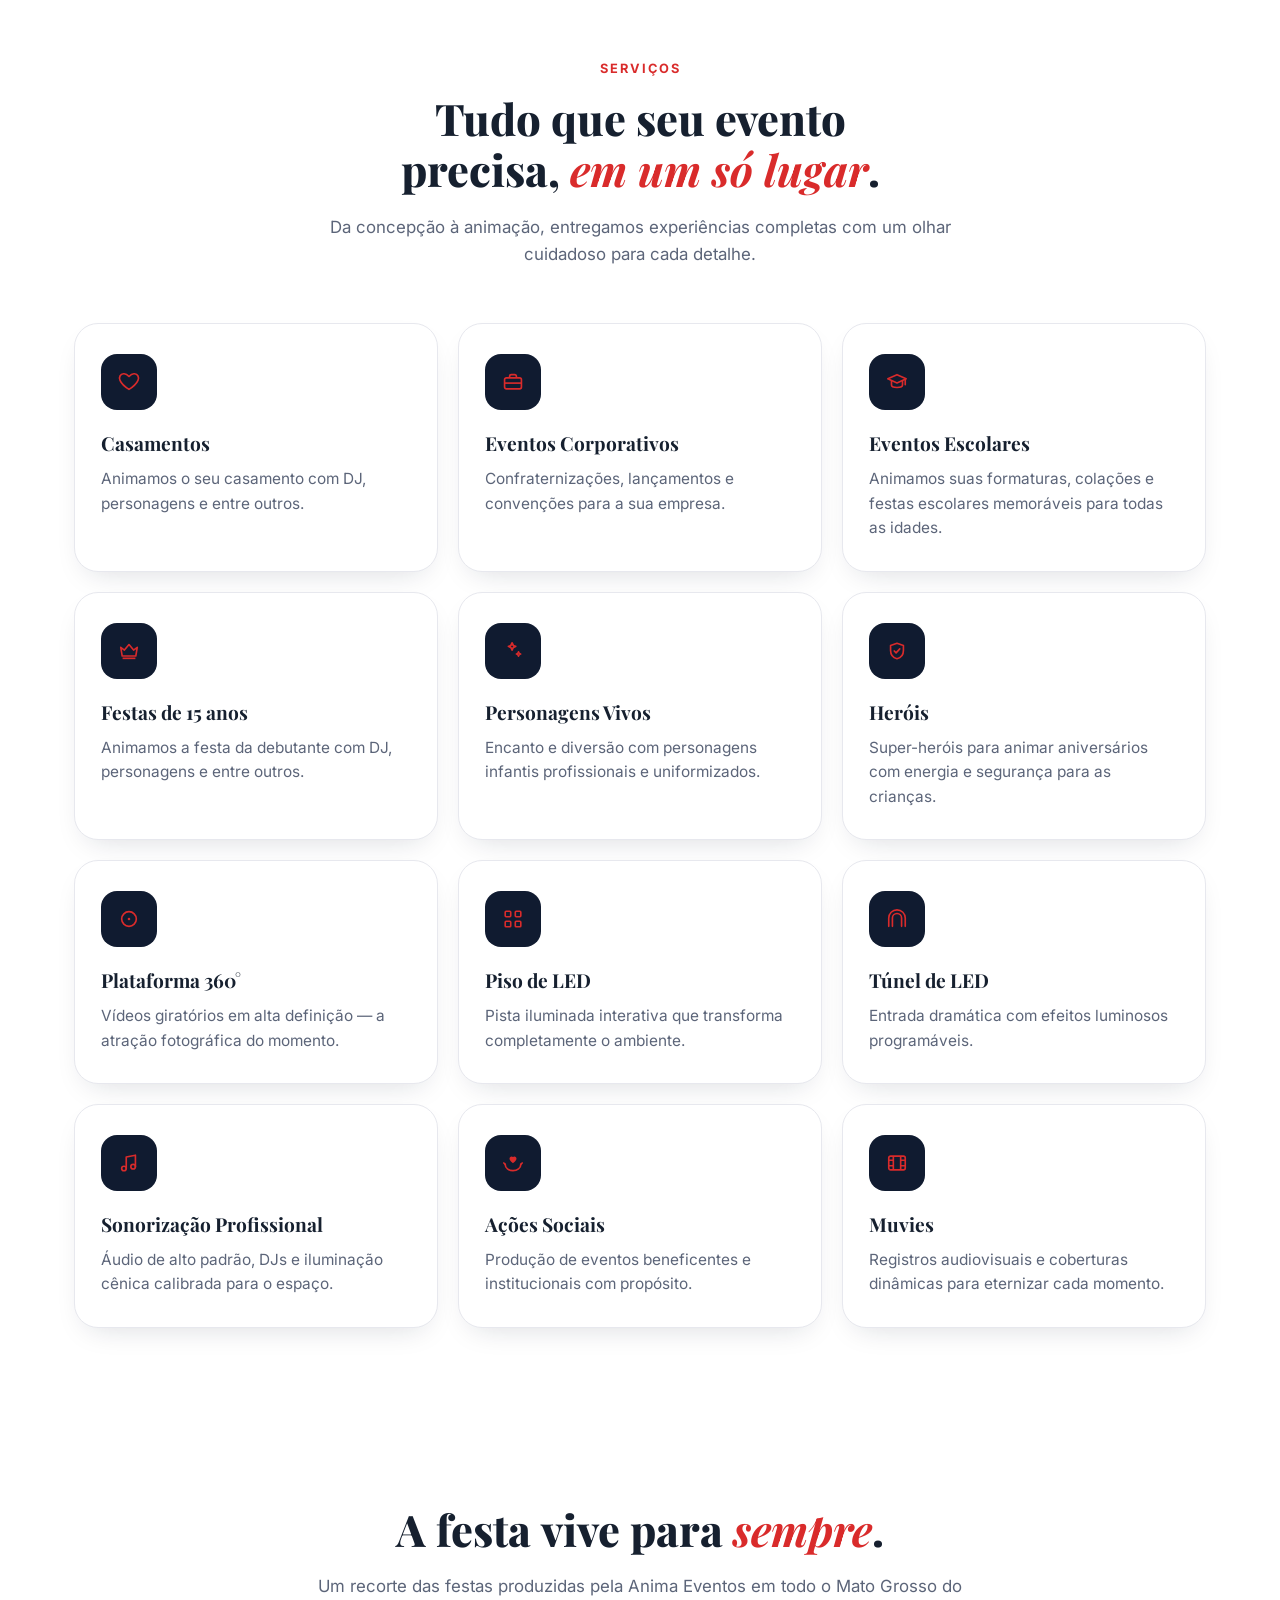
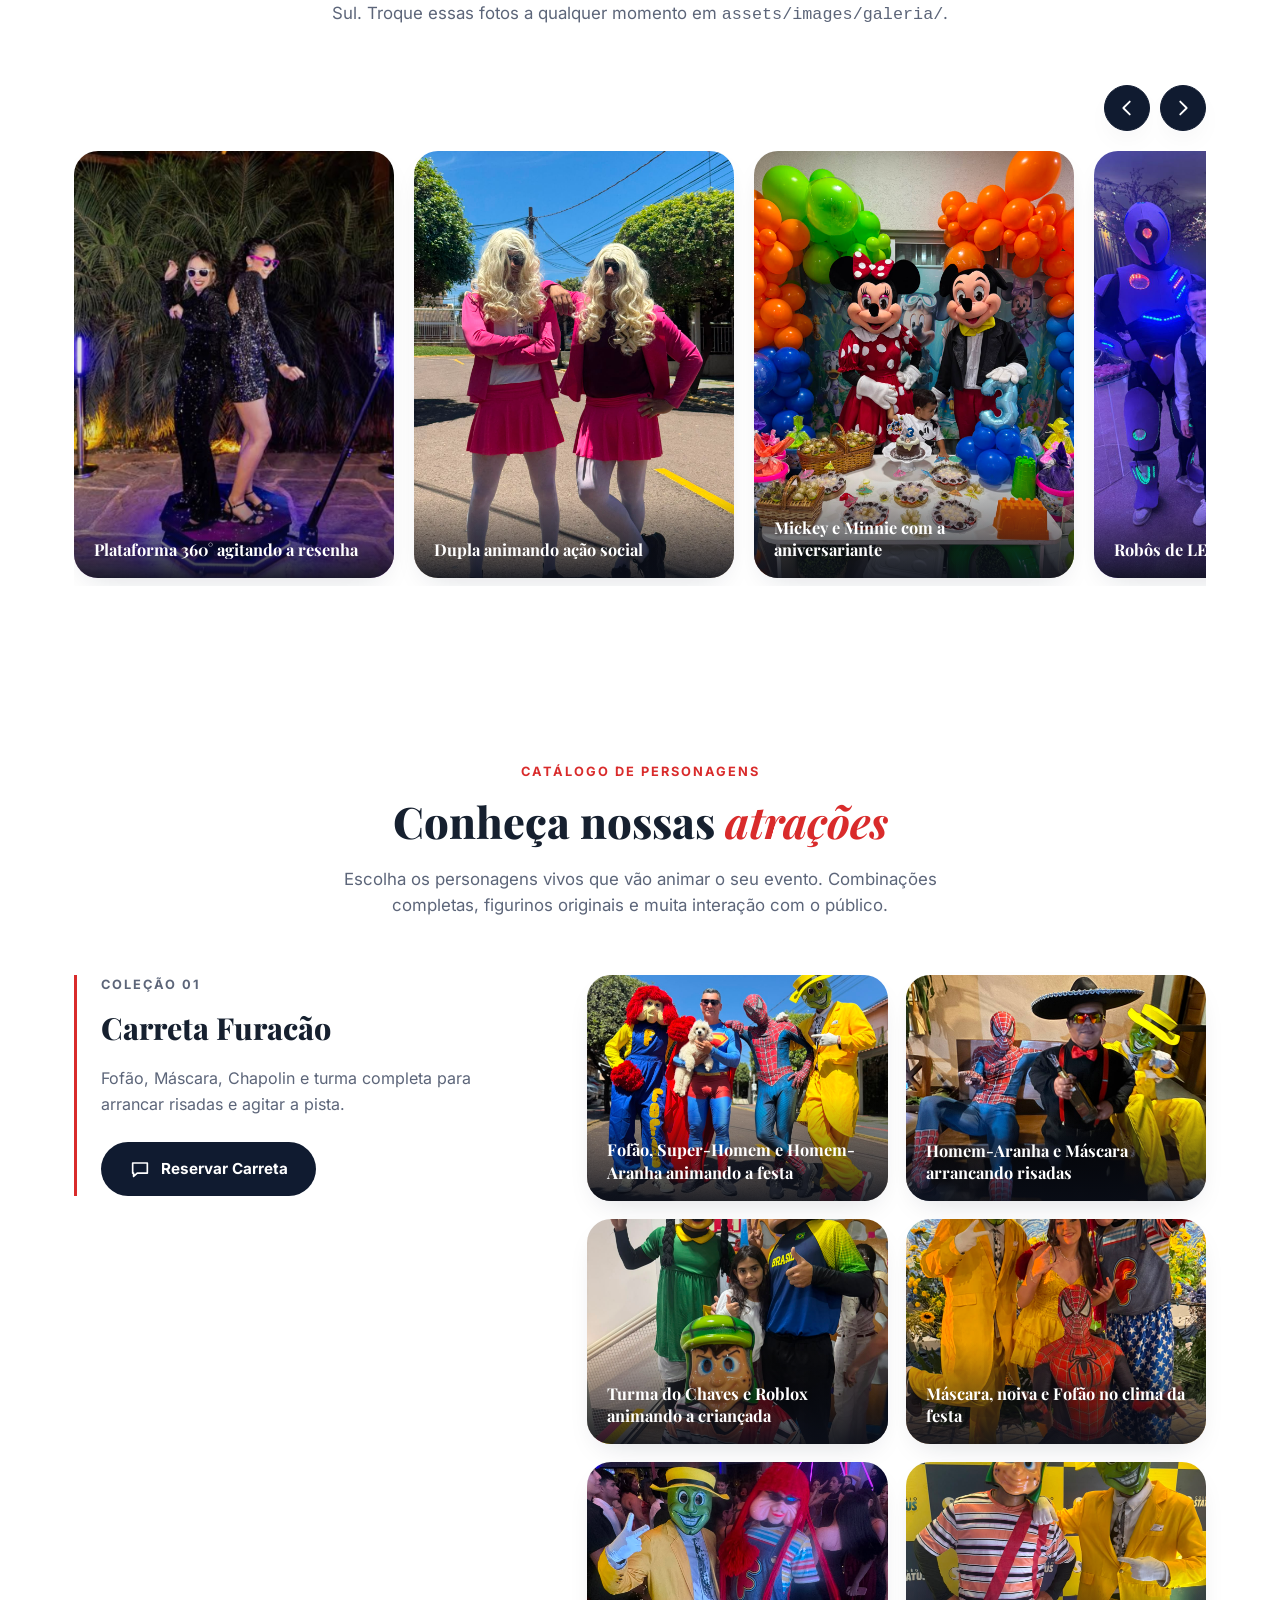
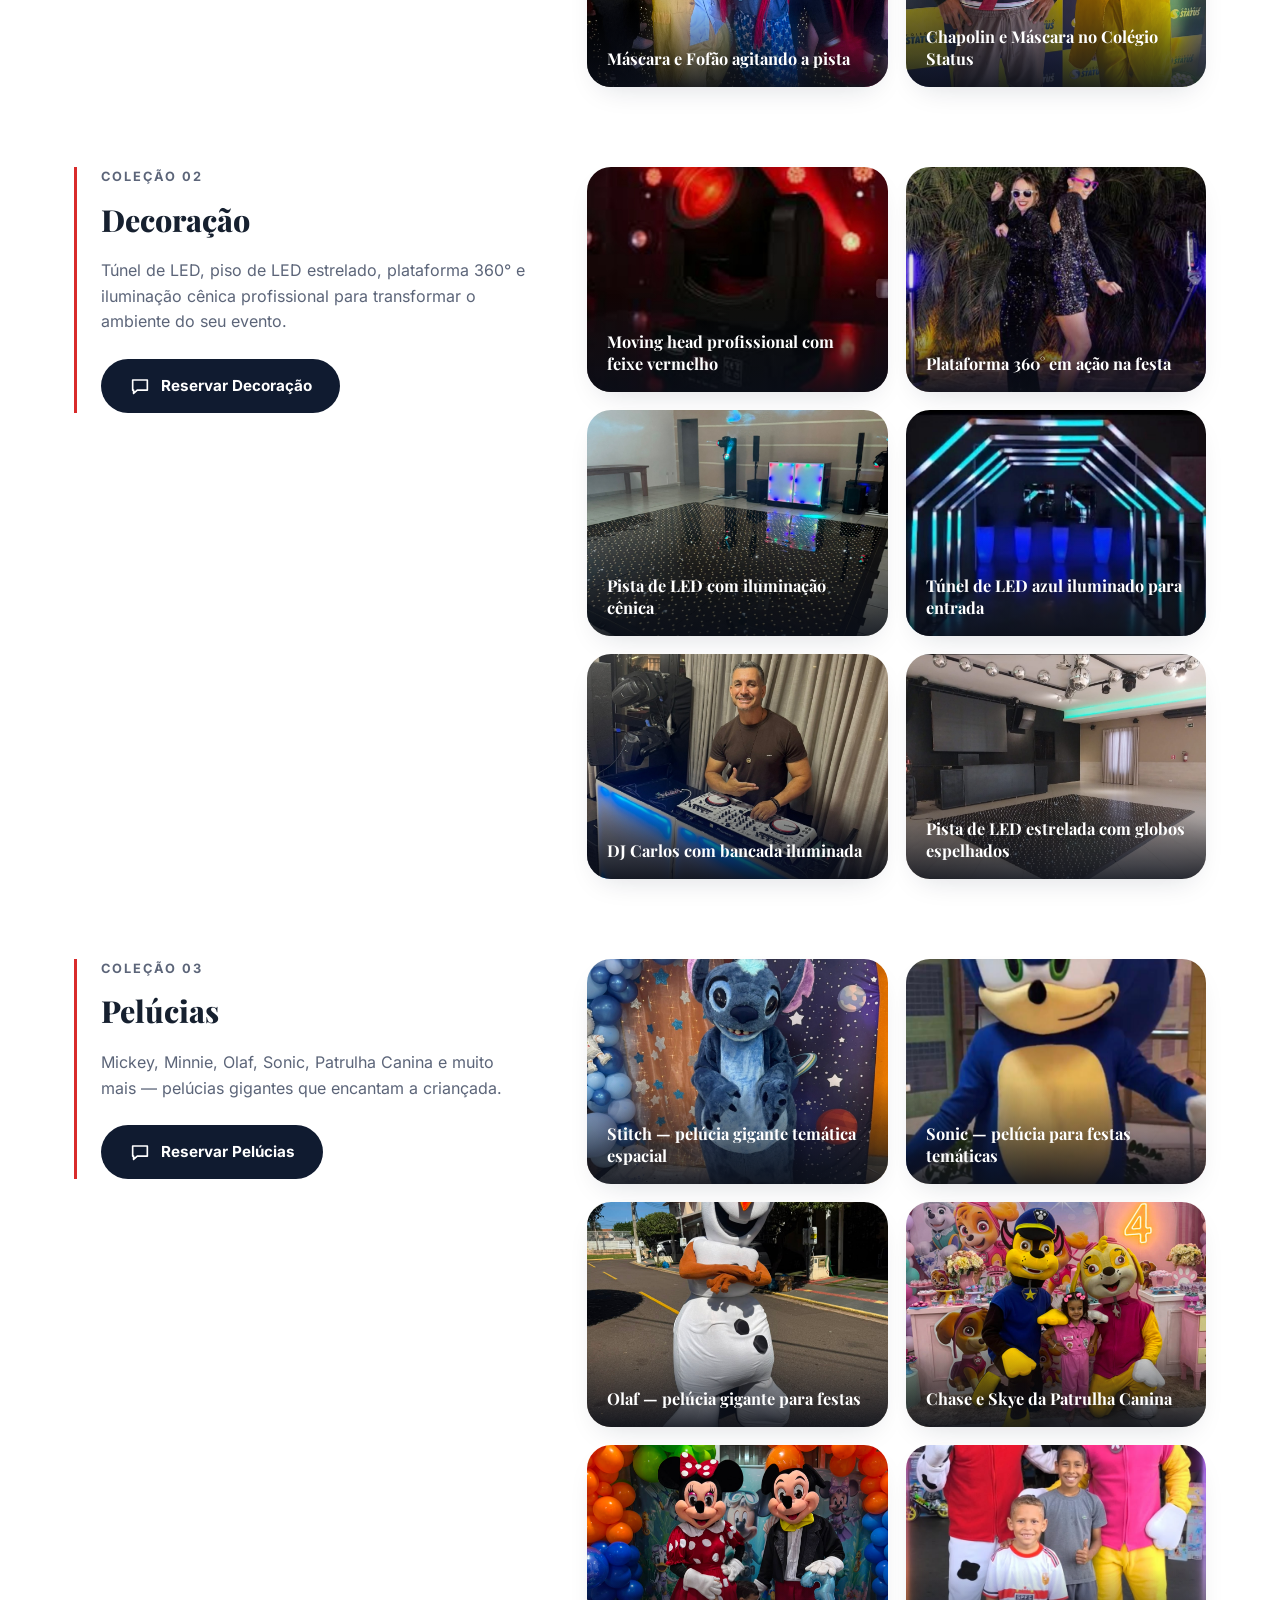
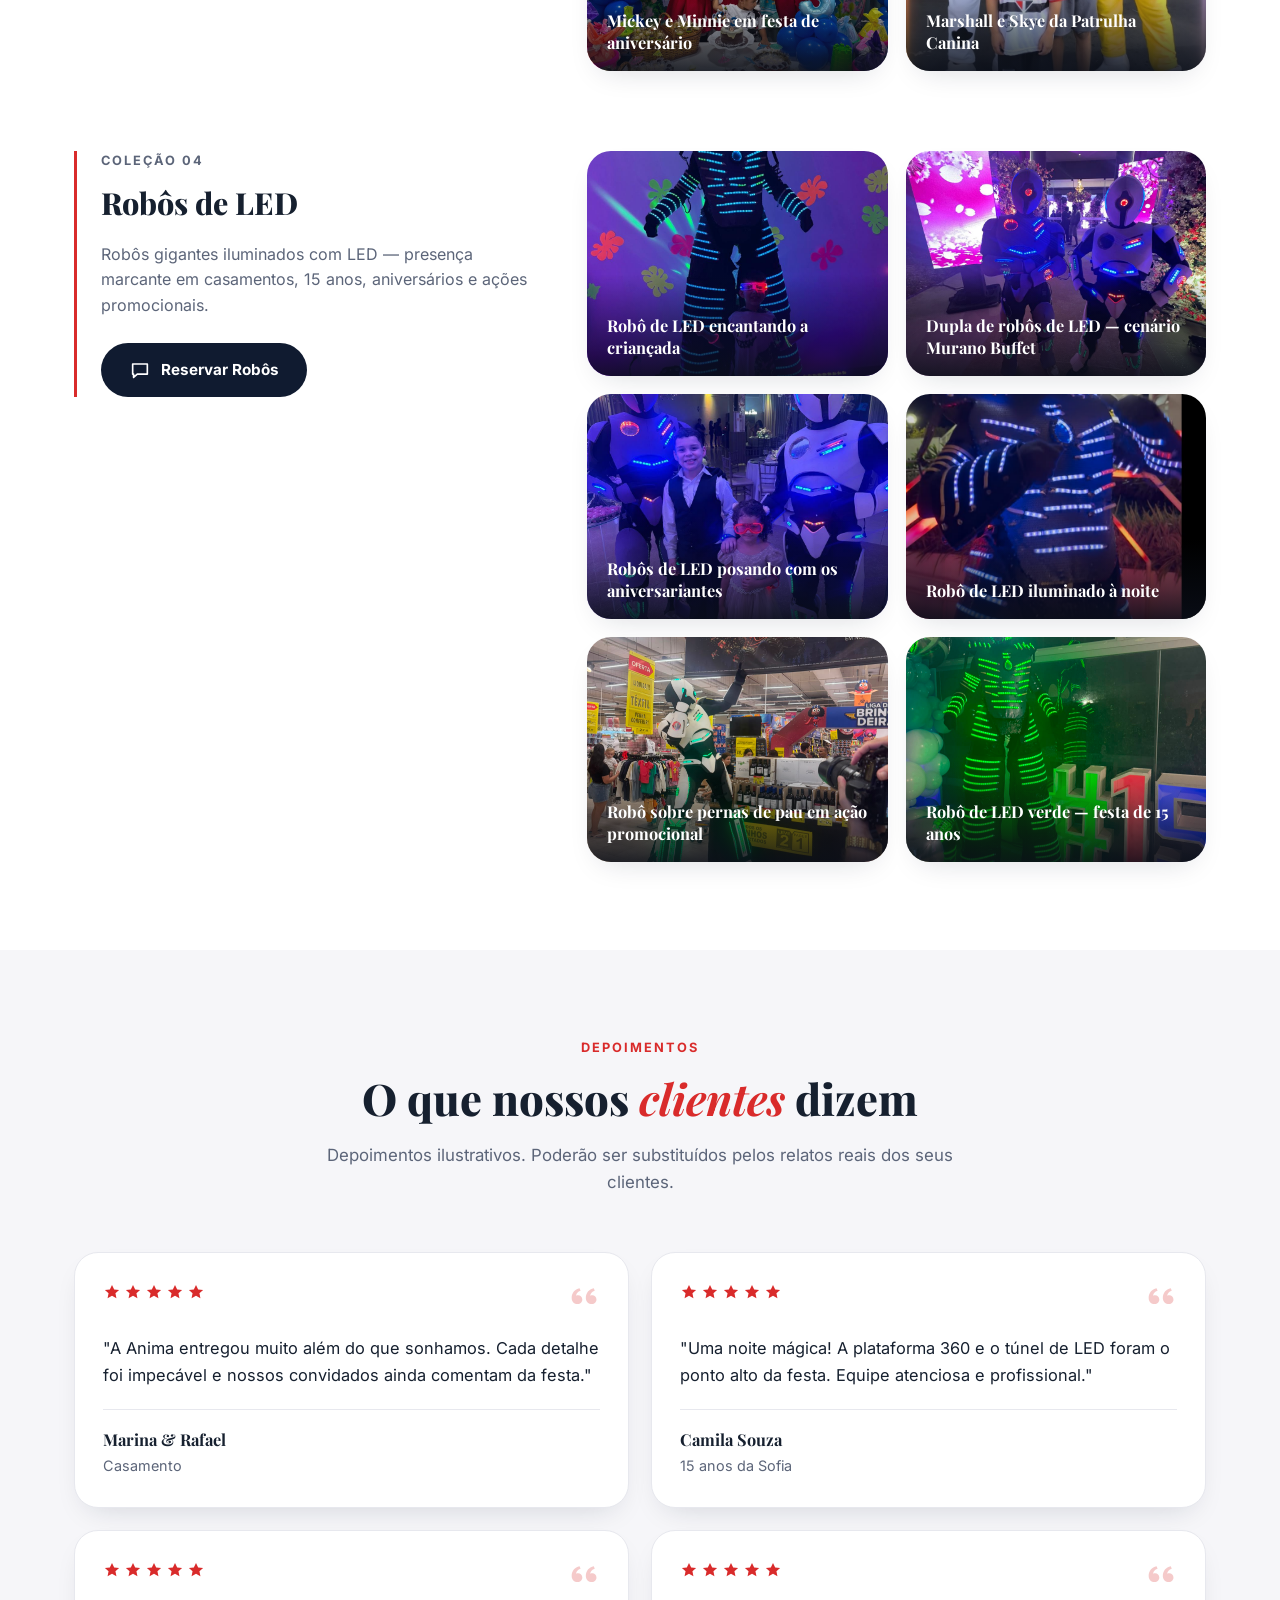
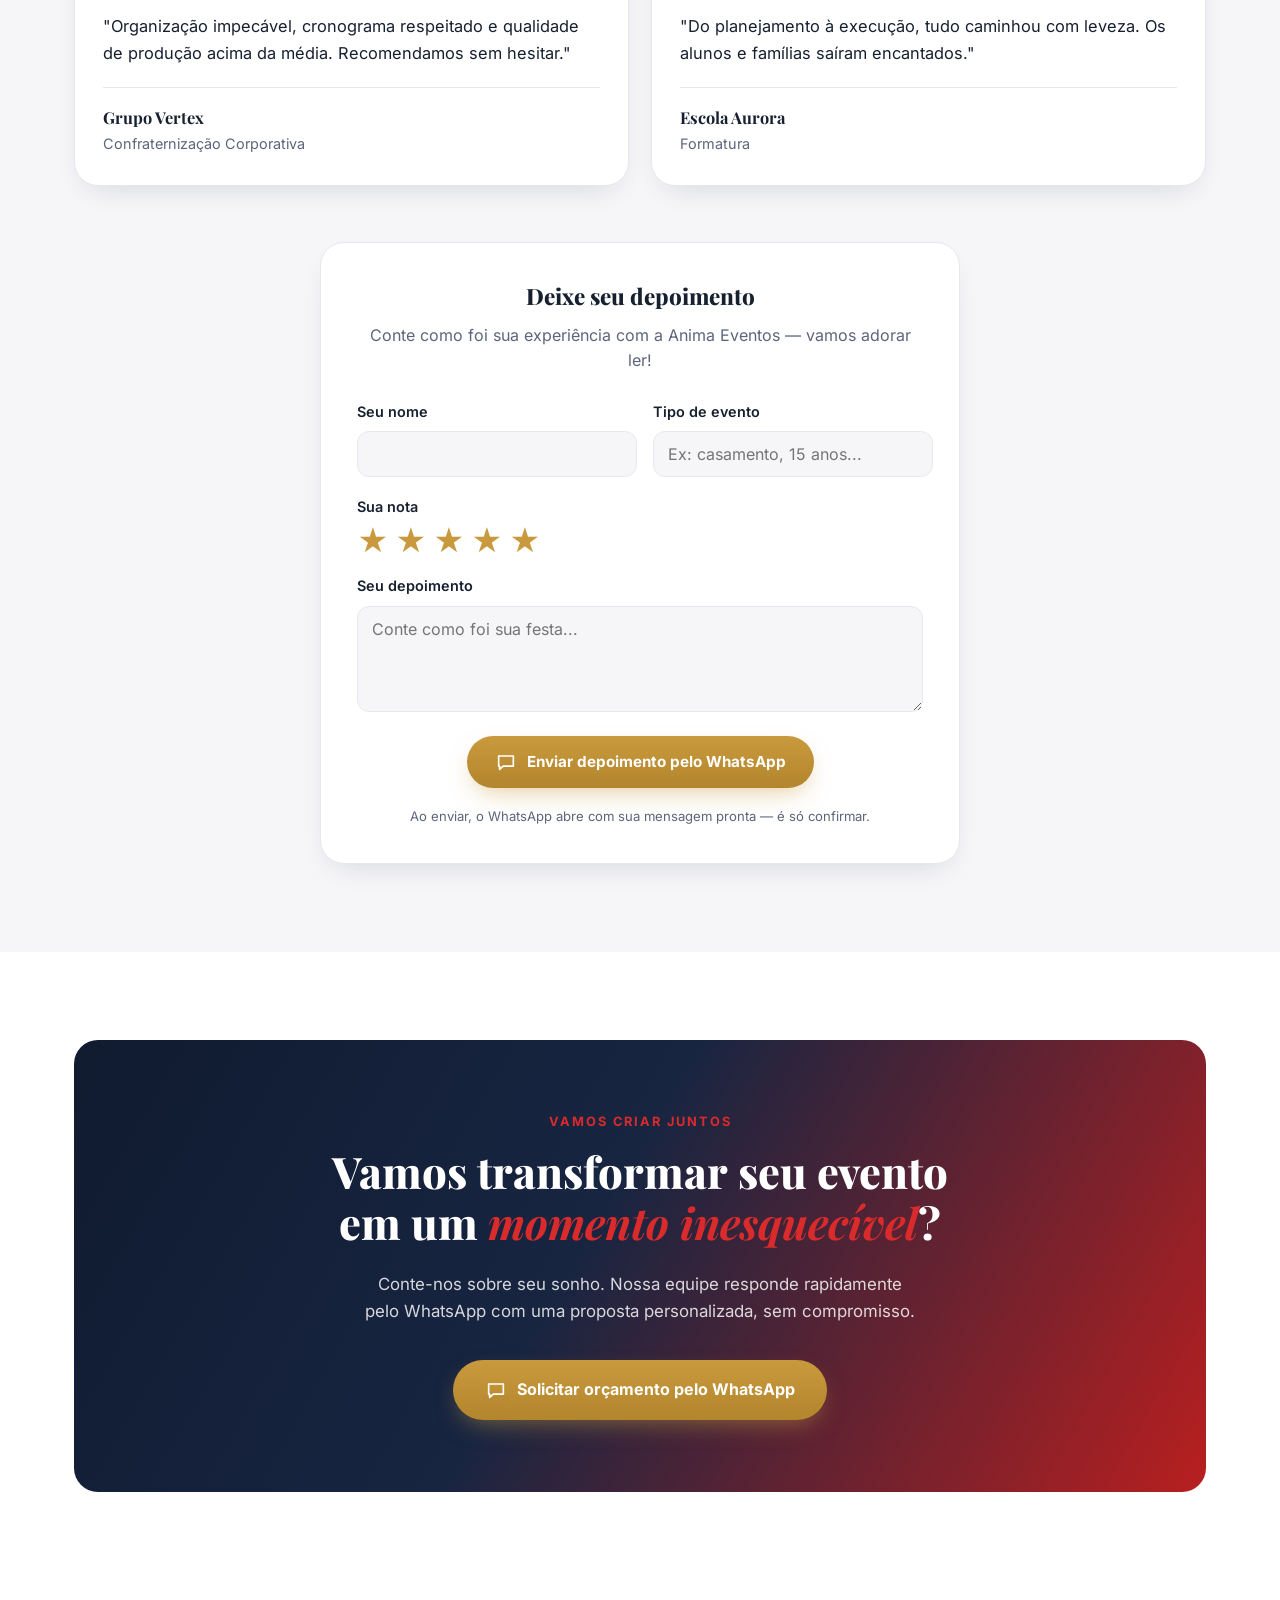
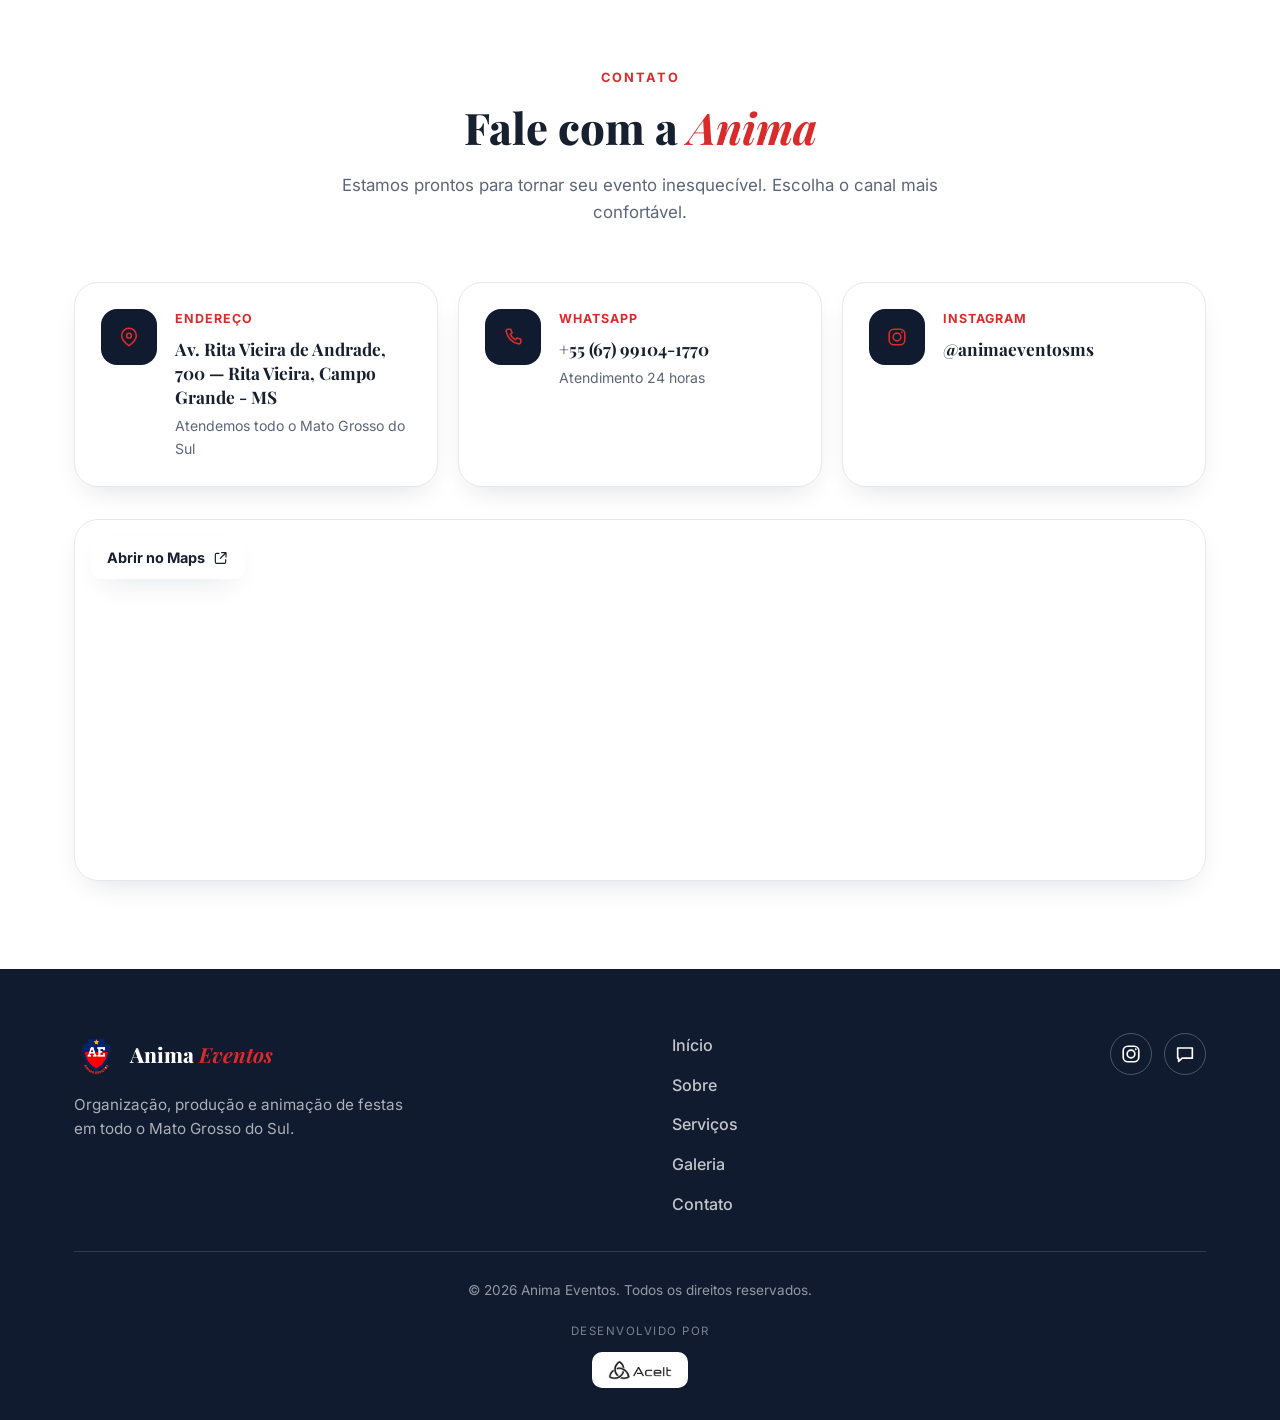
==== commit 594aae20: "feat: animação de rolagem mais viva e formulário de depoimentos - Seções agora reaparecem com fade-u" ====
--- a/anima-eventos/index.html
+++ b/anima-eventos/index.html
@@ -360,6 +360,47 @@
         <footer><strong>Escola Aurora</strong><span>Formatura</span></footer>
       </blockquote>
     </div>
+
+    <div class="review-form-card">
+      <h3>Deixe seu depoimento</h3>
+      <p>Conte como foi sua experiência com a Anima Eventos — vamos adorar ler!</p>
+
+      <form id="reviewForm" class="review-form">
+        <div class="review-form__row">
+          <label>
+            <span>Seu nome</span>
+            <input type="text" name="nome" required />
+          </label>
+          <label>
+            <span>Tipo de evento</span>
+            <input type="text" name="evento" placeholder="Ex: casamento, 15 anos..." />
+          </label>
+        </div>
+
+        <div class="review-form__stars-block">
+          <span>Sua nota</span>
+          <div class="star-rating" id="starRating">
+            <button type="button" class="star" data-value="1" aria-label="1 estrela">★</button>
+            <button type="button" class="star" data-value="2" aria-label="2 estrelas">★</button>
+            <button type="button" class="star" data-value="3" aria-label="3 estrelas">★</button>
+            <button type="button" class="star" data-value="4" aria-label="4 estrelas">★</button>
+            <button type="button" class="star" data-value="5" aria-label="5 estrelas">★</button>
+          </div>
+          <input type="hidden" name="nota" id="notaInput" value="5" />
+        </div>
+
+        <label>
+          <span>Seu depoimento</span>
+          <textarea name="depoimento" rows="4" required placeholder="Conte como foi sua festa..."></textarea>
+        </label>
+
+        <button type="submit" class="btn btn--gold">
+          <svg class="icon"><use href="#icon-chat"/></svg>
+          Enviar depoimento pelo WhatsApp
+        </button>
+        <p class="review-form__hint">Ao enviar, o WhatsApp abre com sua mensagem pronta — é só confirmar.</p>
+      </form>
+    </div>
   </div>
 </section>
 
--- a/anima-eventos/css/style.css
+++ b/anima-eventos/css/style.css
@@ -138,15 +138,19 @@
 .section--tight { padding: 0 0 88px; }
 .section--muted { background: var(--bg-soft); }
 
-/* ============ REVEAL ============ */
+/* ============ REVEAL ============
+   Visible (opacity:1) by default — safe if JS never runs. The .in-view
+   class (added by IntersectionObserver as each section scrolls into
+   view) is a pure enhancement that replays the fade-up animation. */
 @keyframes fade-up {
   from { opacity: 0; transform: translateY(28px); }
   to { opacity: 1; transform: translateY(0); }
 }
-.reveal { animation: fade-up .8s ease-out both; }
+.reveal { opacity: 1; }
+.reveal.in-view { animation: fade-up .8s ease-out both; }
 
 @media (prefers-reduced-motion: reduce) {
-  .reveal { animation: none; }
+  .reveal.in-view { animation: none; }
 }
 
 /* Word-by-word heading reveal. Words are visible (opacity:1) by default —
@@ -499,6 +503,64 @@
 .testimonial-card footer { border-top: 1px solid var(--border); padding-top: 16px; display: flex; flex-direction: column; gap: 2px; }
 .testimonial-card footer strong { font-family: var(--font-display); font-size: 1.02rem; }
 .testimonial-card footer span { color: var(--ink-soft); font-size: 0.9rem; }
+
+/* ============ REVIEW FORM ============ */
+.review-form-card {
+  max-width: 640px;
+  margin: 56px auto 0;
+  background: #fff;
+  border: 1px solid var(--border);
+  border-radius: var(--radius-lg);
+  padding: 36px;
+  box-shadow: var(--shadow-card);
+  text-align: center;
+}
+.review-form-card h3 {
+  font-family: var(--font-display);
+  font-weight: 800;
+  font-size: 1.4rem;
+  margin-bottom: 8px;
+}
+.review-form-card > p { color: var(--ink-soft); margin-bottom: 26px; }
+
+.review-form { display: flex; flex-direction: column; gap: 18px; text-align: left; }
+.review-form__row { display: grid; grid-template-columns: 1fr 1fr; gap: 16px; }
+.review-form label { display: flex; flex-direction: column; gap: 8px; font-weight: 600; font-size: 0.9rem; }
+.review-form input[type="text"],
+.review-form textarea {
+  font-family: var(--font-body);
+  font-size: 1rem;
+  font-weight: 400;
+  border: 1px solid var(--border);
+  border-radius: 12px;
+  padding: 12px 14px;
+  background: var(--bg-soft);
+  resize: vertical;
+}
+.review-form input[type="text"]:focus,
+.review-form textarea:focus {
+  outline: 2px solid var(--red);
+  outline-offset: 1px;
+}
+
+.review-form__stars-block { display: flex; flex-direction: column; gap: 8px; font-weight: 600; font-size: 0.9rem; }
+.star-rating { display: flex; gap: 6px; }
+.star {
+  font-size: 1.9rem;
+  line-height: 1;
+  color: var(--border);
+  transition: color .15s ease, transform .15s ease;
+}
+.star:hover { transform: scale(1.15); }
+.star.is-active { color: var(--gold); }
+
+.review-form .btn { align-self: center; margin-top: 6px; }
+.review-form__hint { text-align: center; font-size: 0.82rem; color: var(--ink-soft); margin: 0; }
+
+@media (max-width: 560px) {
+  .review-form-card { padding: 26px 22px; }
+  .review-form__row { grid-template-columns: 1fr; }
+}
 
 /* ============ CTA FINAL ============ */
 .cta-final {
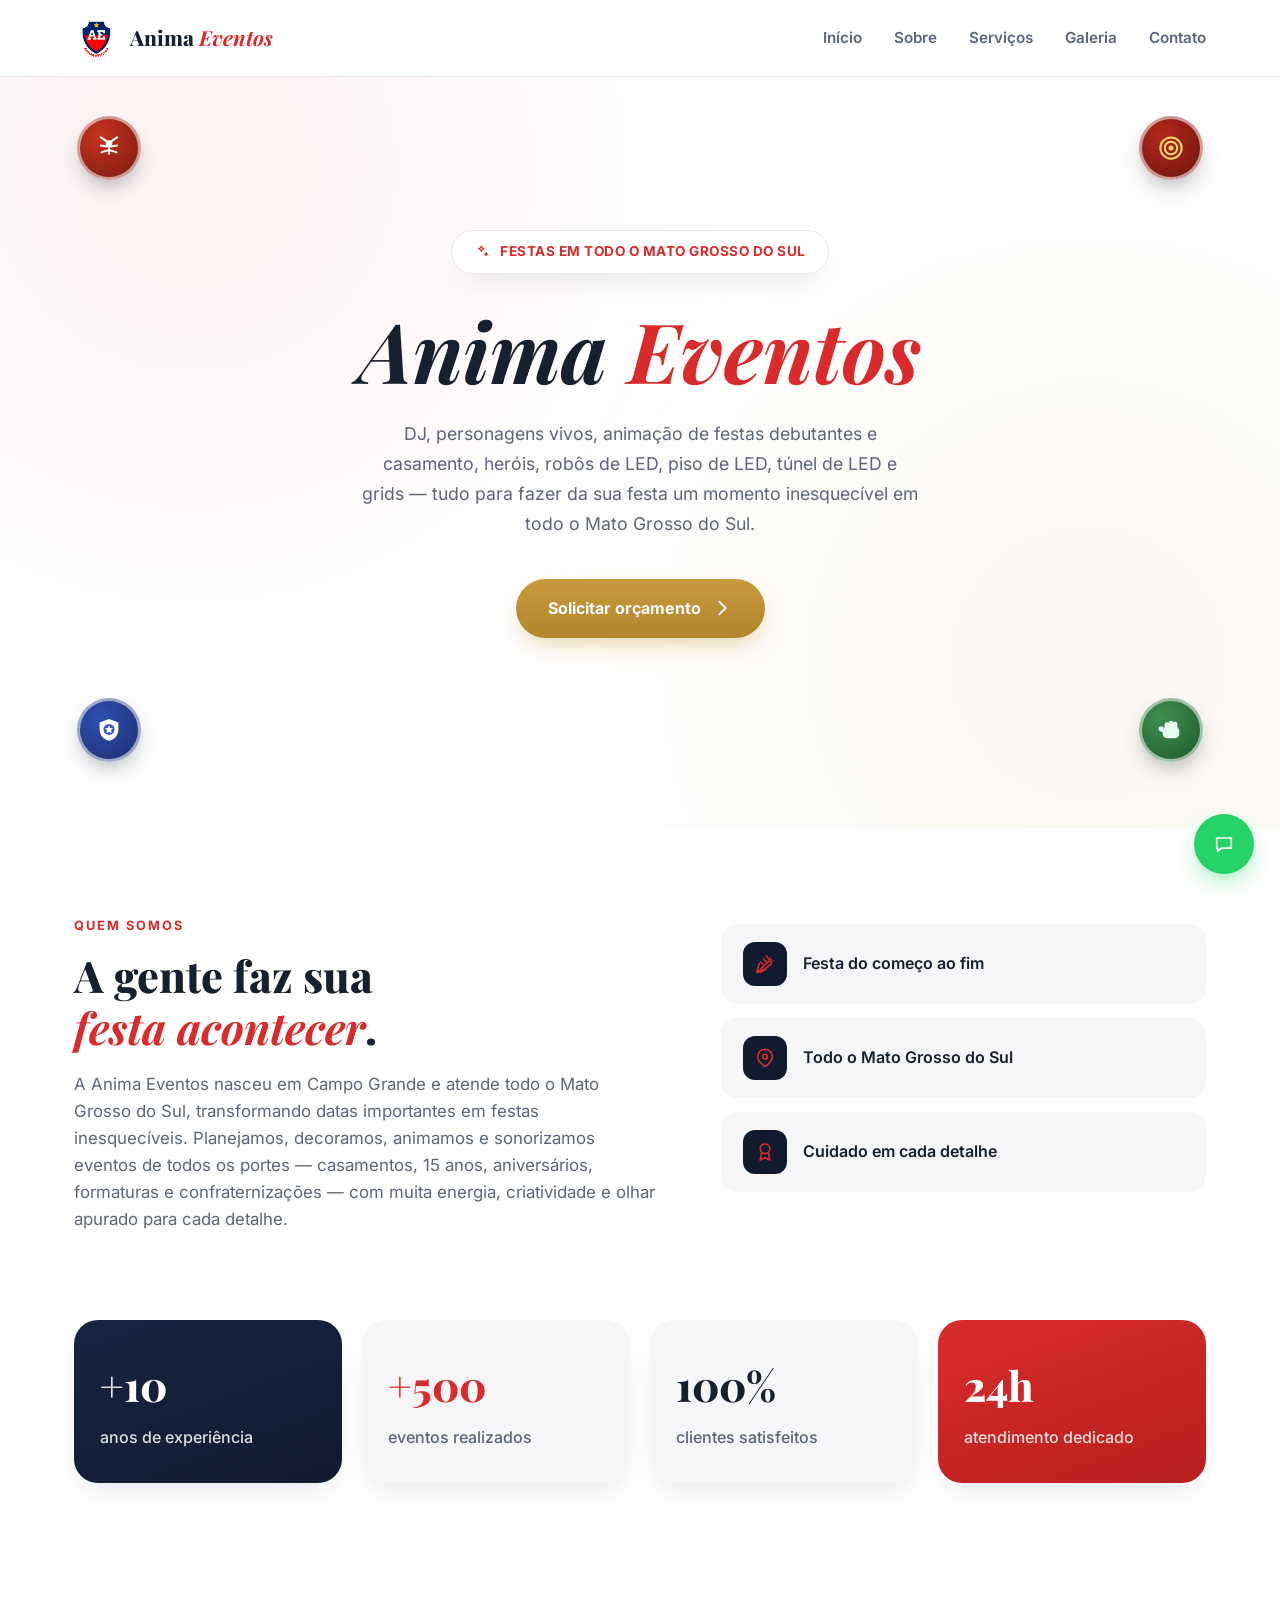
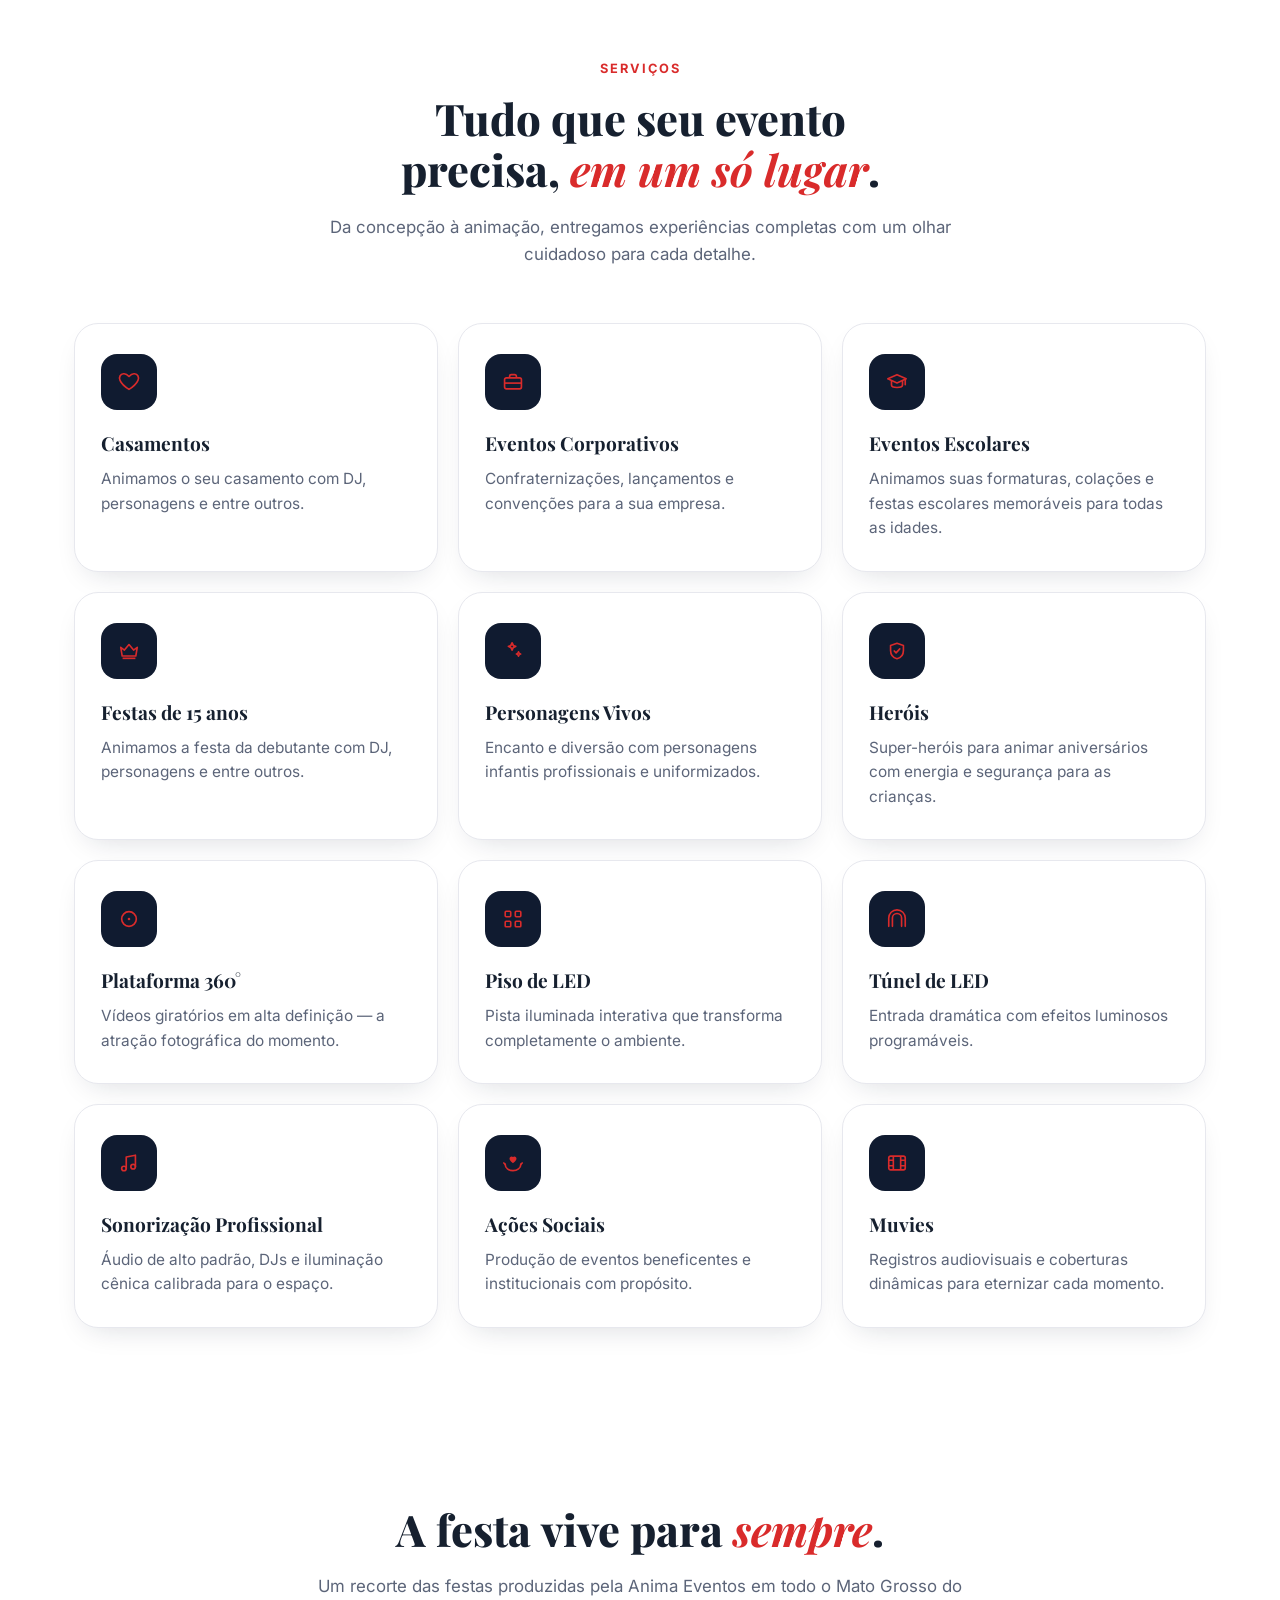
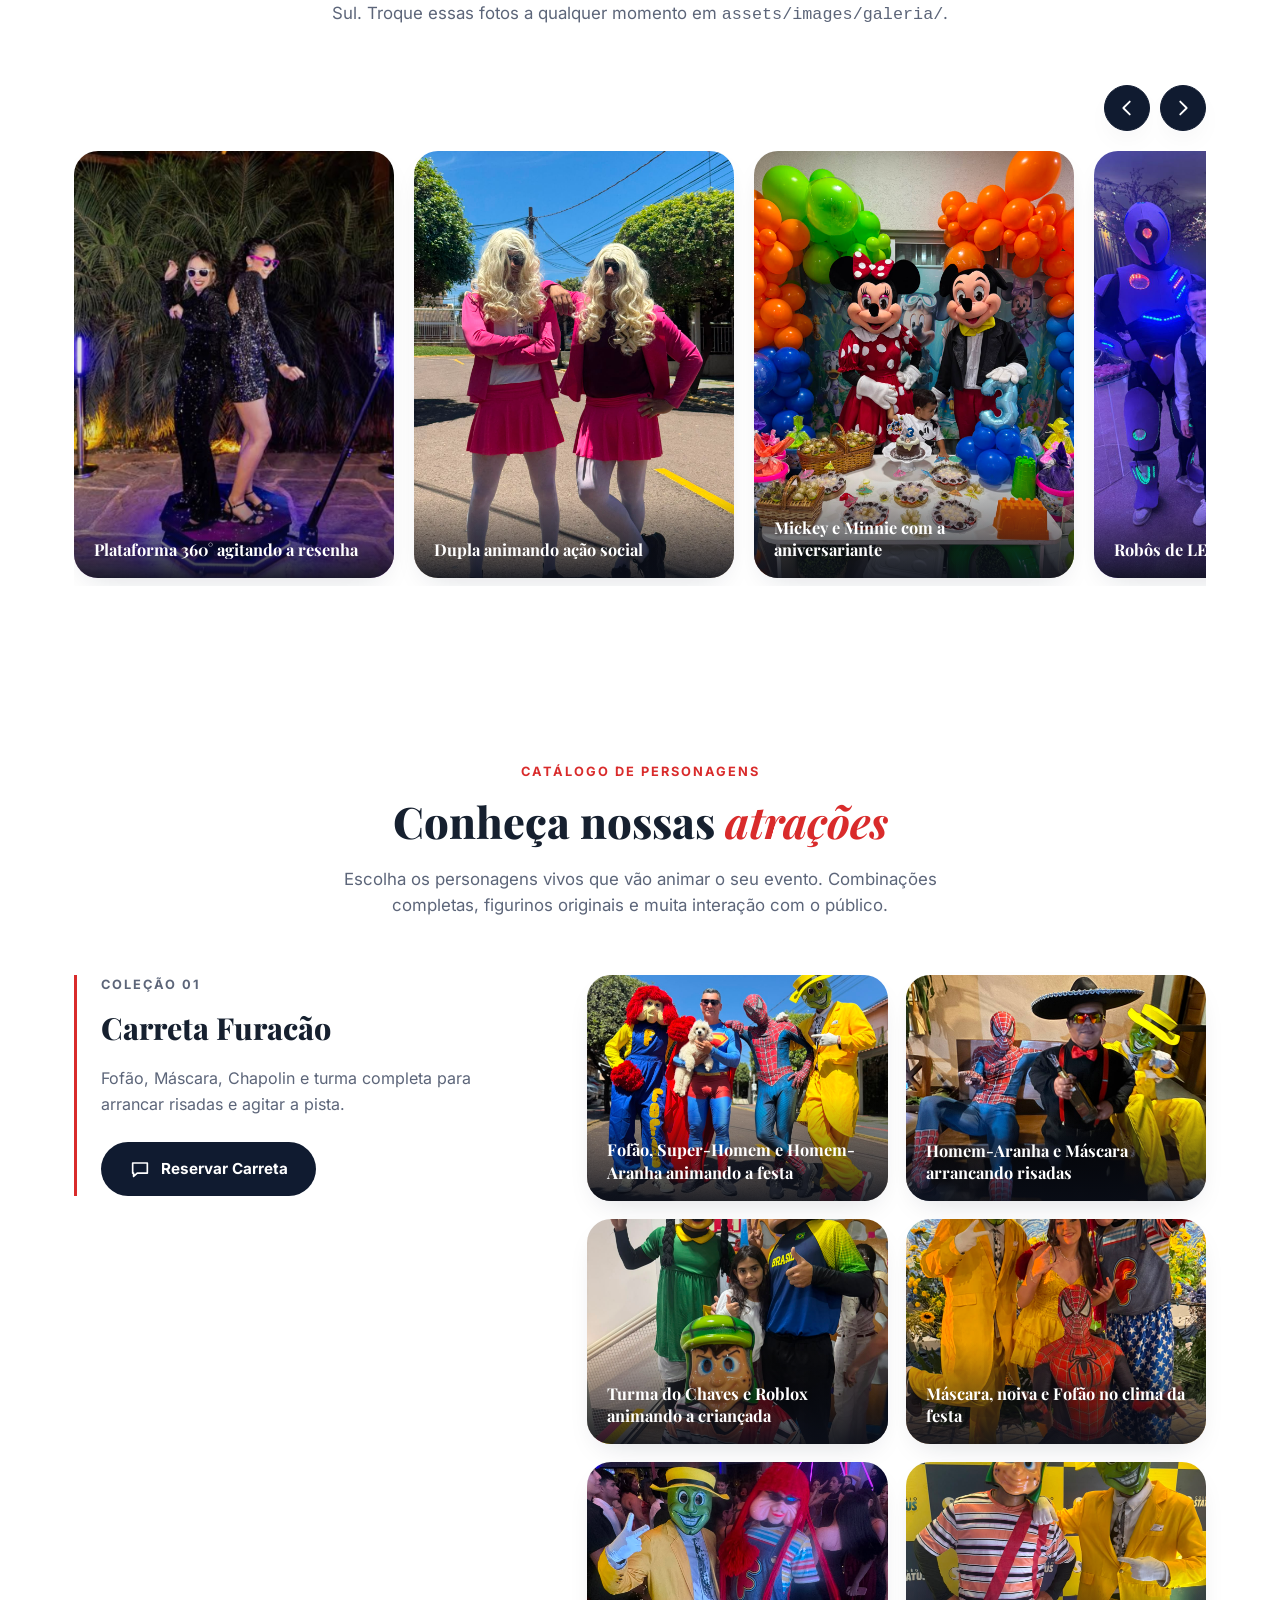
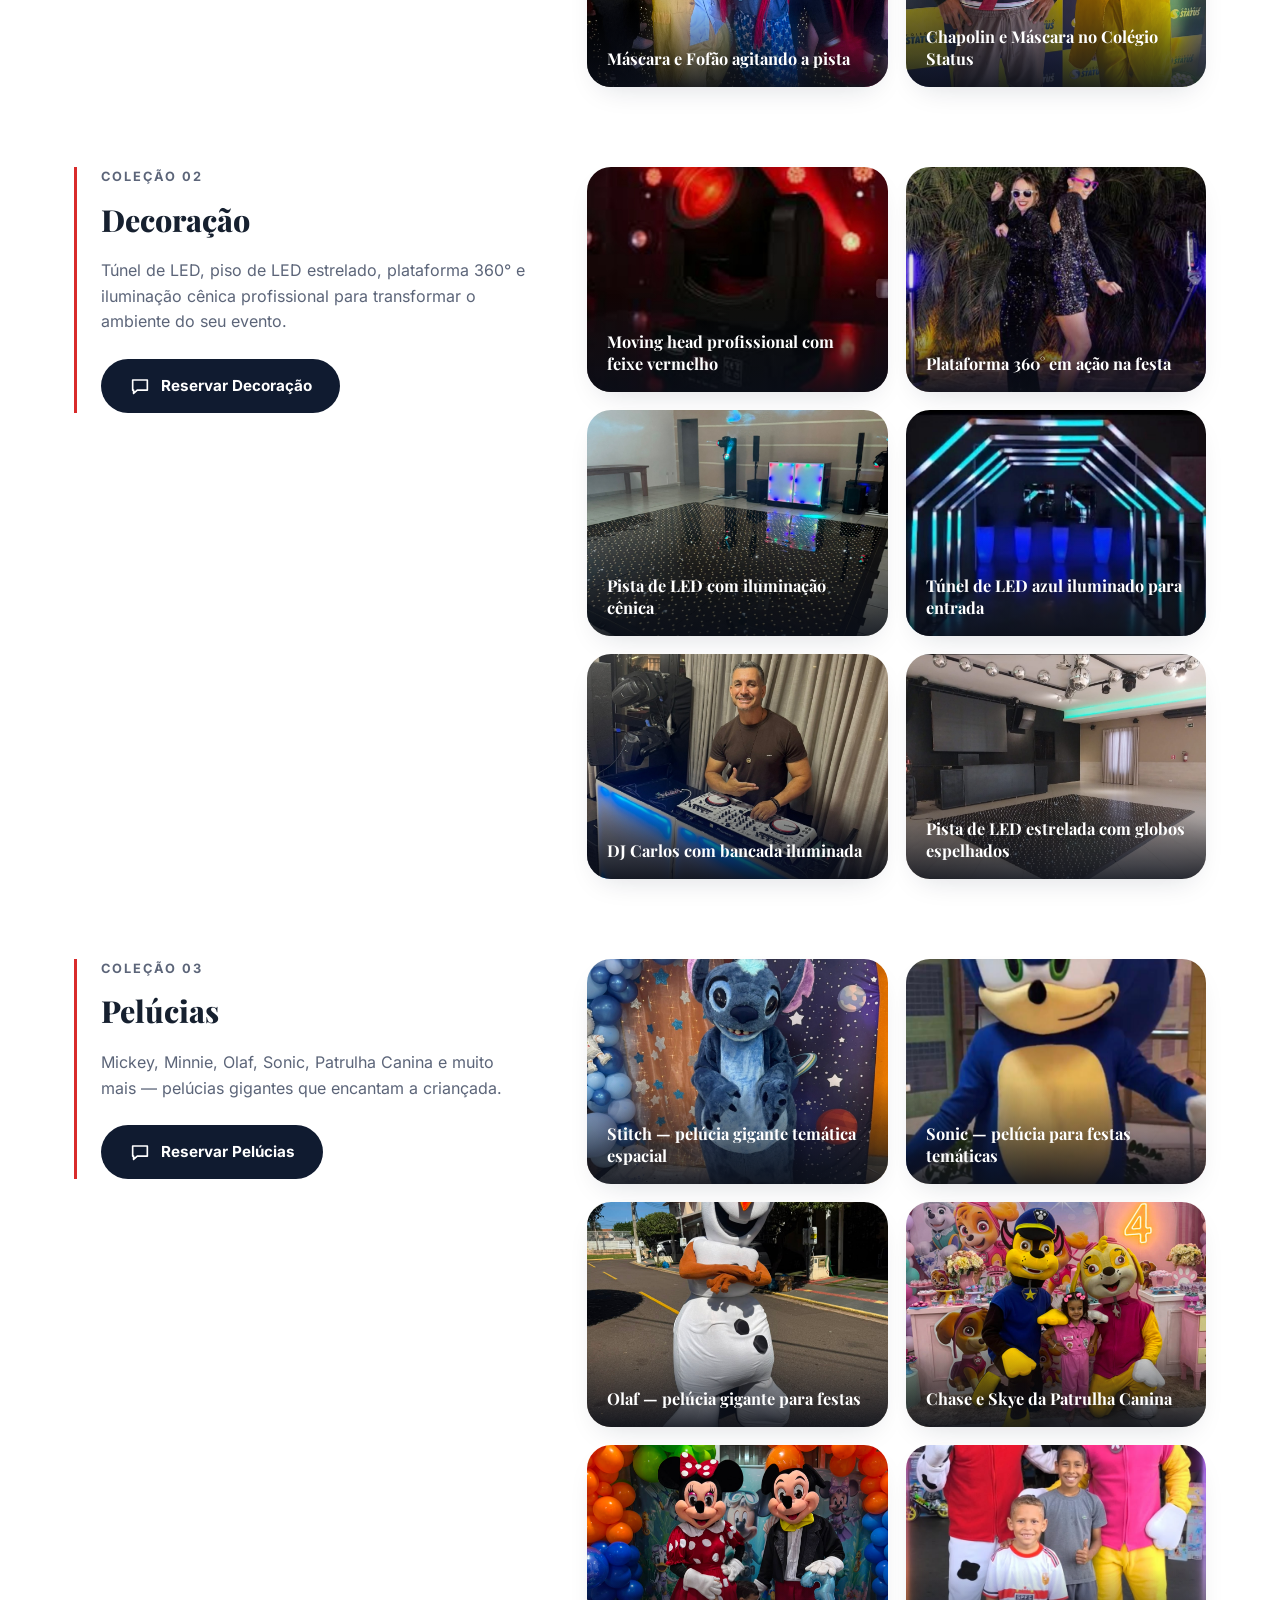
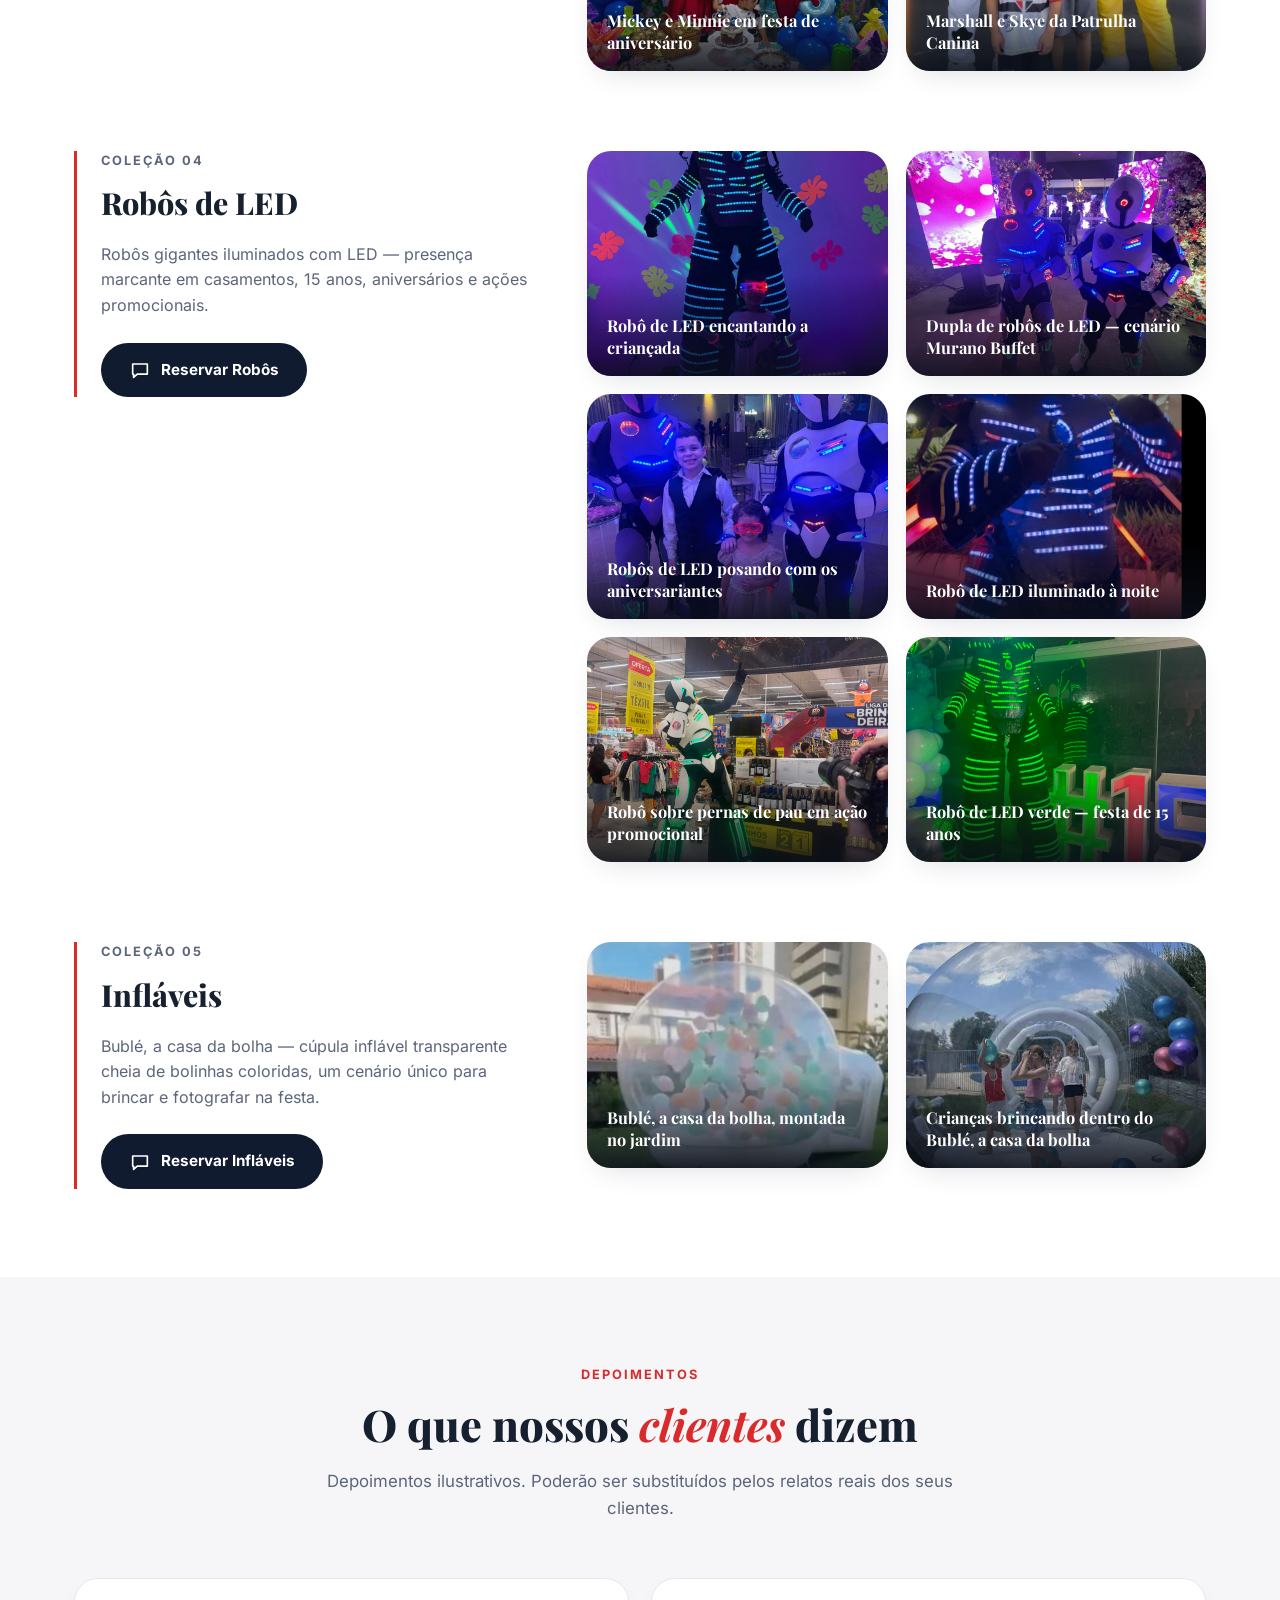
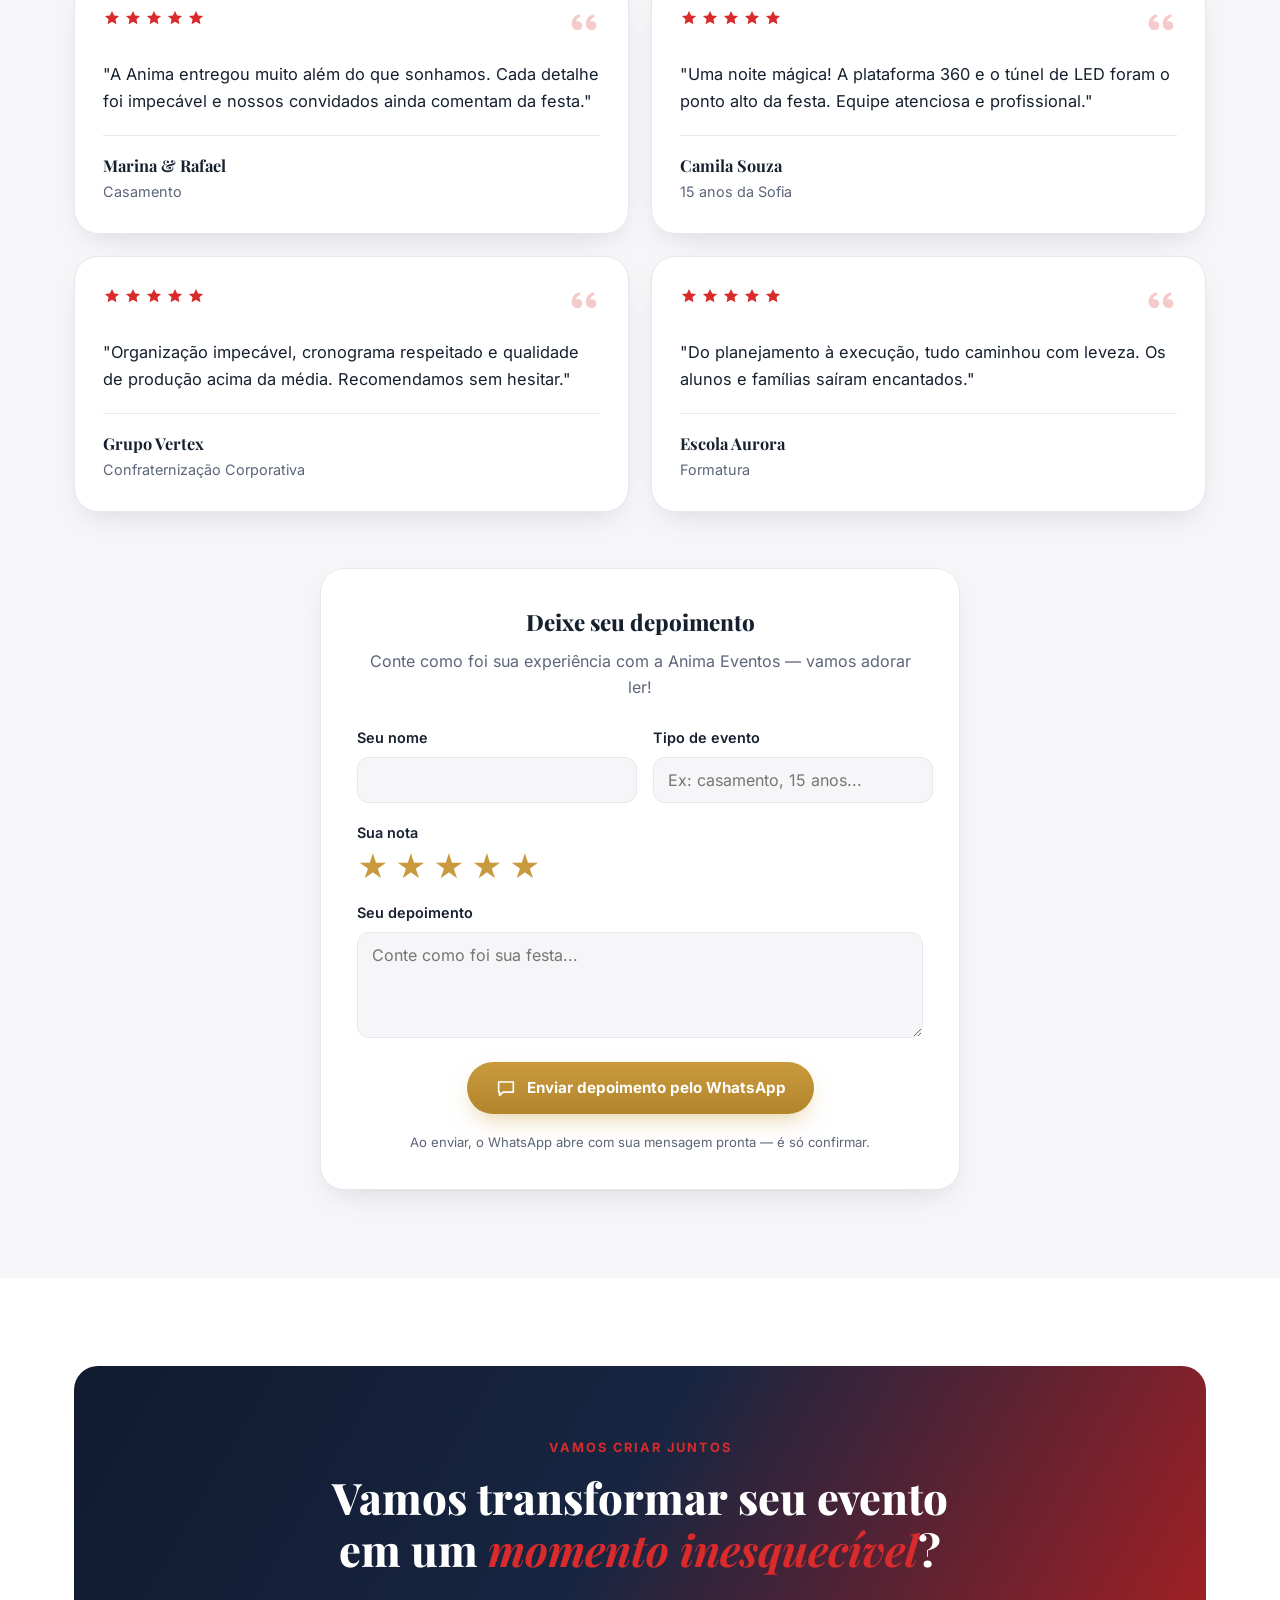
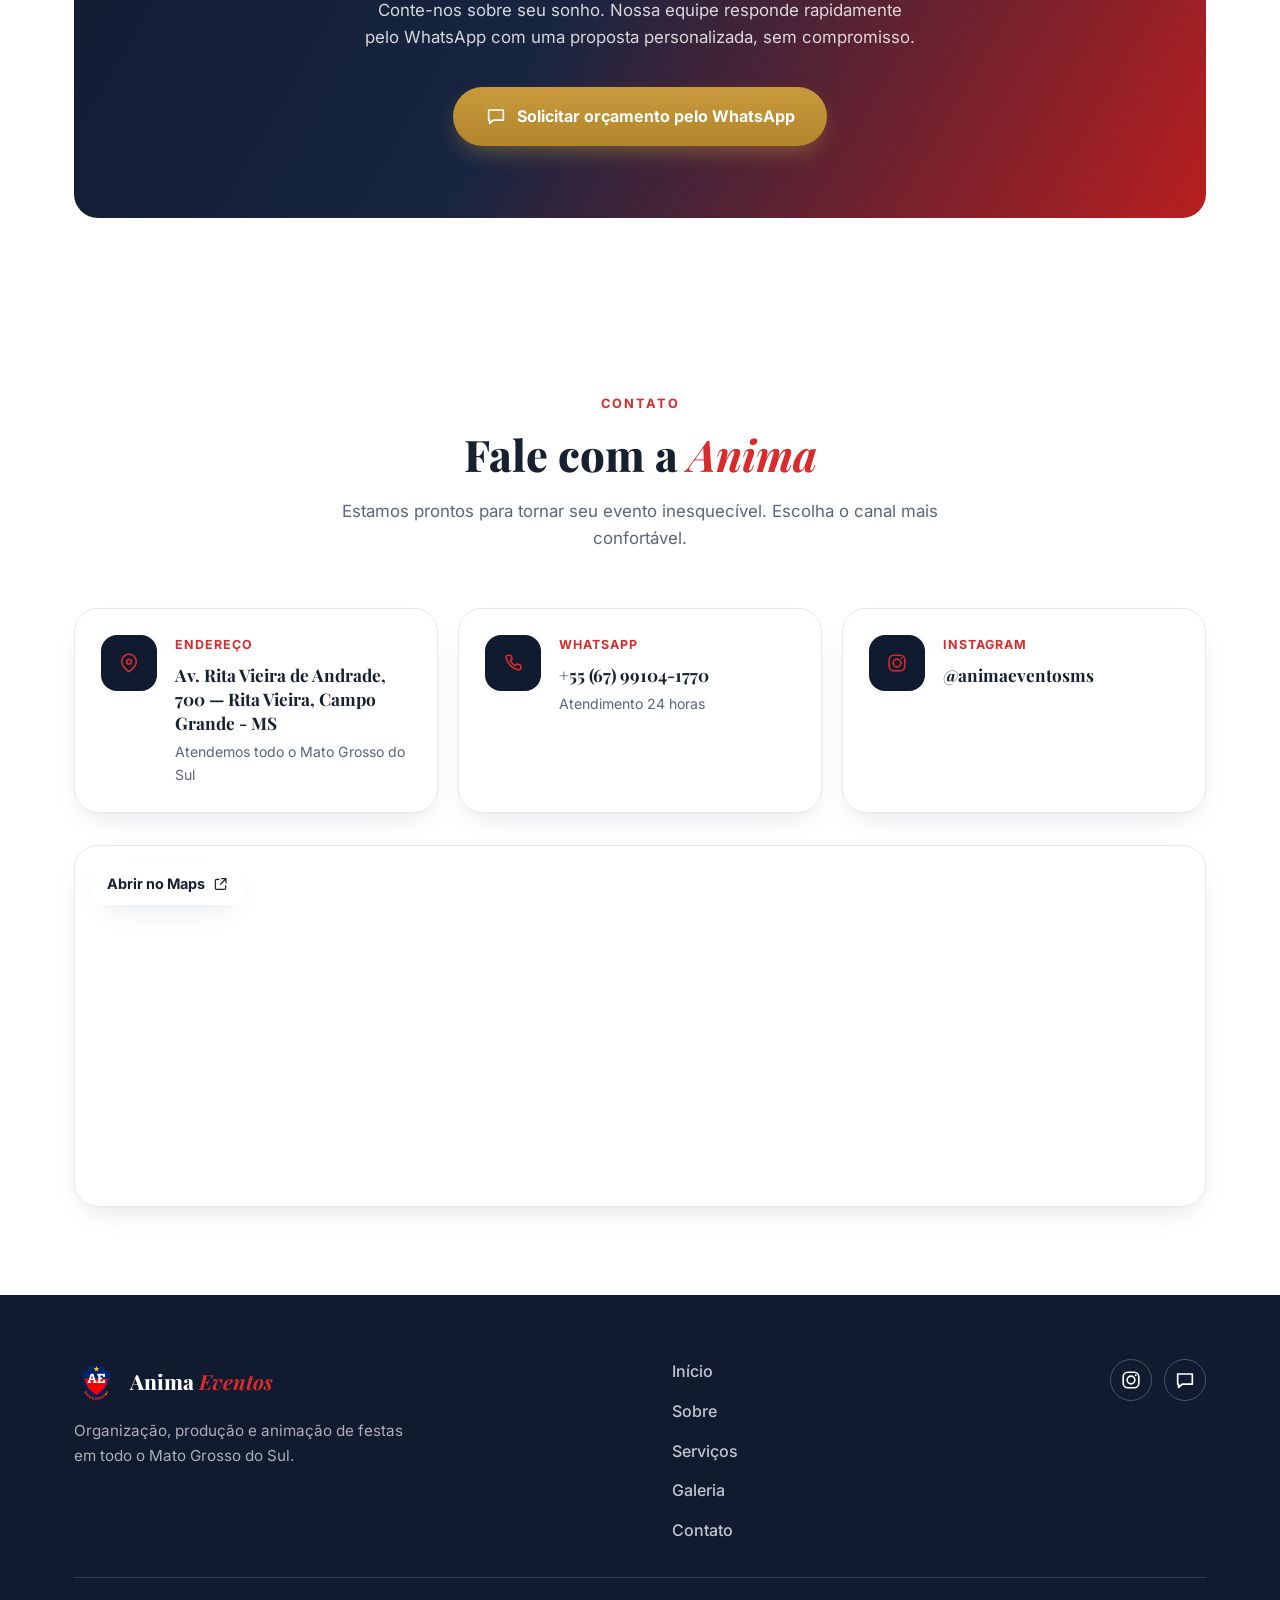
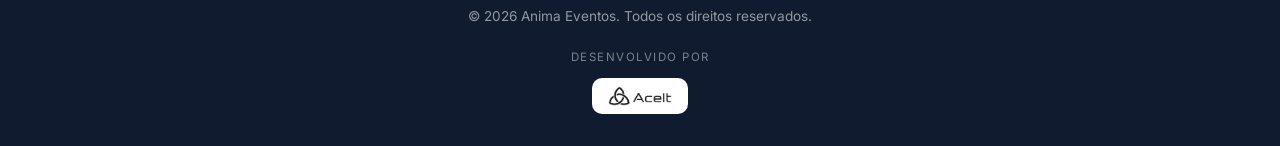
==== commit 3ccf666e: "feat: novo catálogo Infláveis e textos do hero atualizados - Adiciona Coleção 05 - Infláveis com o p" ====
--- a/anima-eventos/index.html
+++ b/anima-eventos/index.html
@@ -84,8 +84,8 @@
       Festas em todo o Mato Grosso do Sul
     </p>
     <h1 class="hero__title">Anima <em>Eventos</em></h1>
-    <p class="hero__subtitle">Organização, decoração e animação de festas inesquecíveis — personagens vivos, robôs de LED e tudo o que seu evento precisa para o seu grande dia.</p>
-    <a href="#contato" class="btn btn--gold btn--lg">
+    <p class="hero__subtitle">DJ, personagens vivos, animação de festas debutantes e casamento, heróis, robôs de LED, piso de LED, túnel de LED e grids — tudo para fazer da sua festa um momento inesquecível em todo o Mato Grosso do Sul.</p>
+    <a href="https://wa.me/5567991041770?text=Oi!%20Vim%20pelo%20site%20e%20quero%20solicitar%20um%20or%C3%A7amento." class="btn btn--gold btn--lg" target="_blank" rel="noopener">
       Solicitar orçamento
       <svg class="icon"><use href="#icon-chevron-right"/></svg>
     </a>
@@ -303,6 +303,21 @@
       <div class="photo-grid" data-catalog="robos" data-count="6"
            data-captions="Robô de LED encantando a criançada|Dupla de robôs de LED — cenário Murano Buffet|Robôs de LED posando com os aniversariantes|Robô de LED iluminado à noite|Robô sobre pernas de pau em ação promocional|Robô de LED verde — festa de 15 anos"></div>
     </div>
+
+    <!-- Coleção 05 -->
+    <div class="collection">
+      <div class="collection__info">
+        <p class="collection__kicker">Coleção 05</p>
+        <h3 class="collection__title">Infláveis</h3>
+        <p class="collection__desc">Bublé, a casa da bolha — cúpula inflável transparente cheia de bolinhas coloridas, um cenário único para brincar e fotografar na festa.</p>
+        <a class="btn btn--dark" href="https://wa.me/5567991041770?text=Oi!%20Quero%20reservar%20o%20Bubl%C3%A9%2C%20a%20casa%20da%20bolha%2C%20para%20minha%20festa." target="_blank" rel="noopener">
+          <svg class="icon"><use href="#icon-chat"/></svg>
+          Reservar Infláveis
+        </a>
+      </div>
+      <div class="photo-grid" data-catalog="inflaveis" data-count="2"
+           data-captions="Bublé, a casa da bolha, montada no jardim|Crianças brincando dentro do Bublé, a casa da bolha"></div>
+    </div>
   </div>
 </section>
 
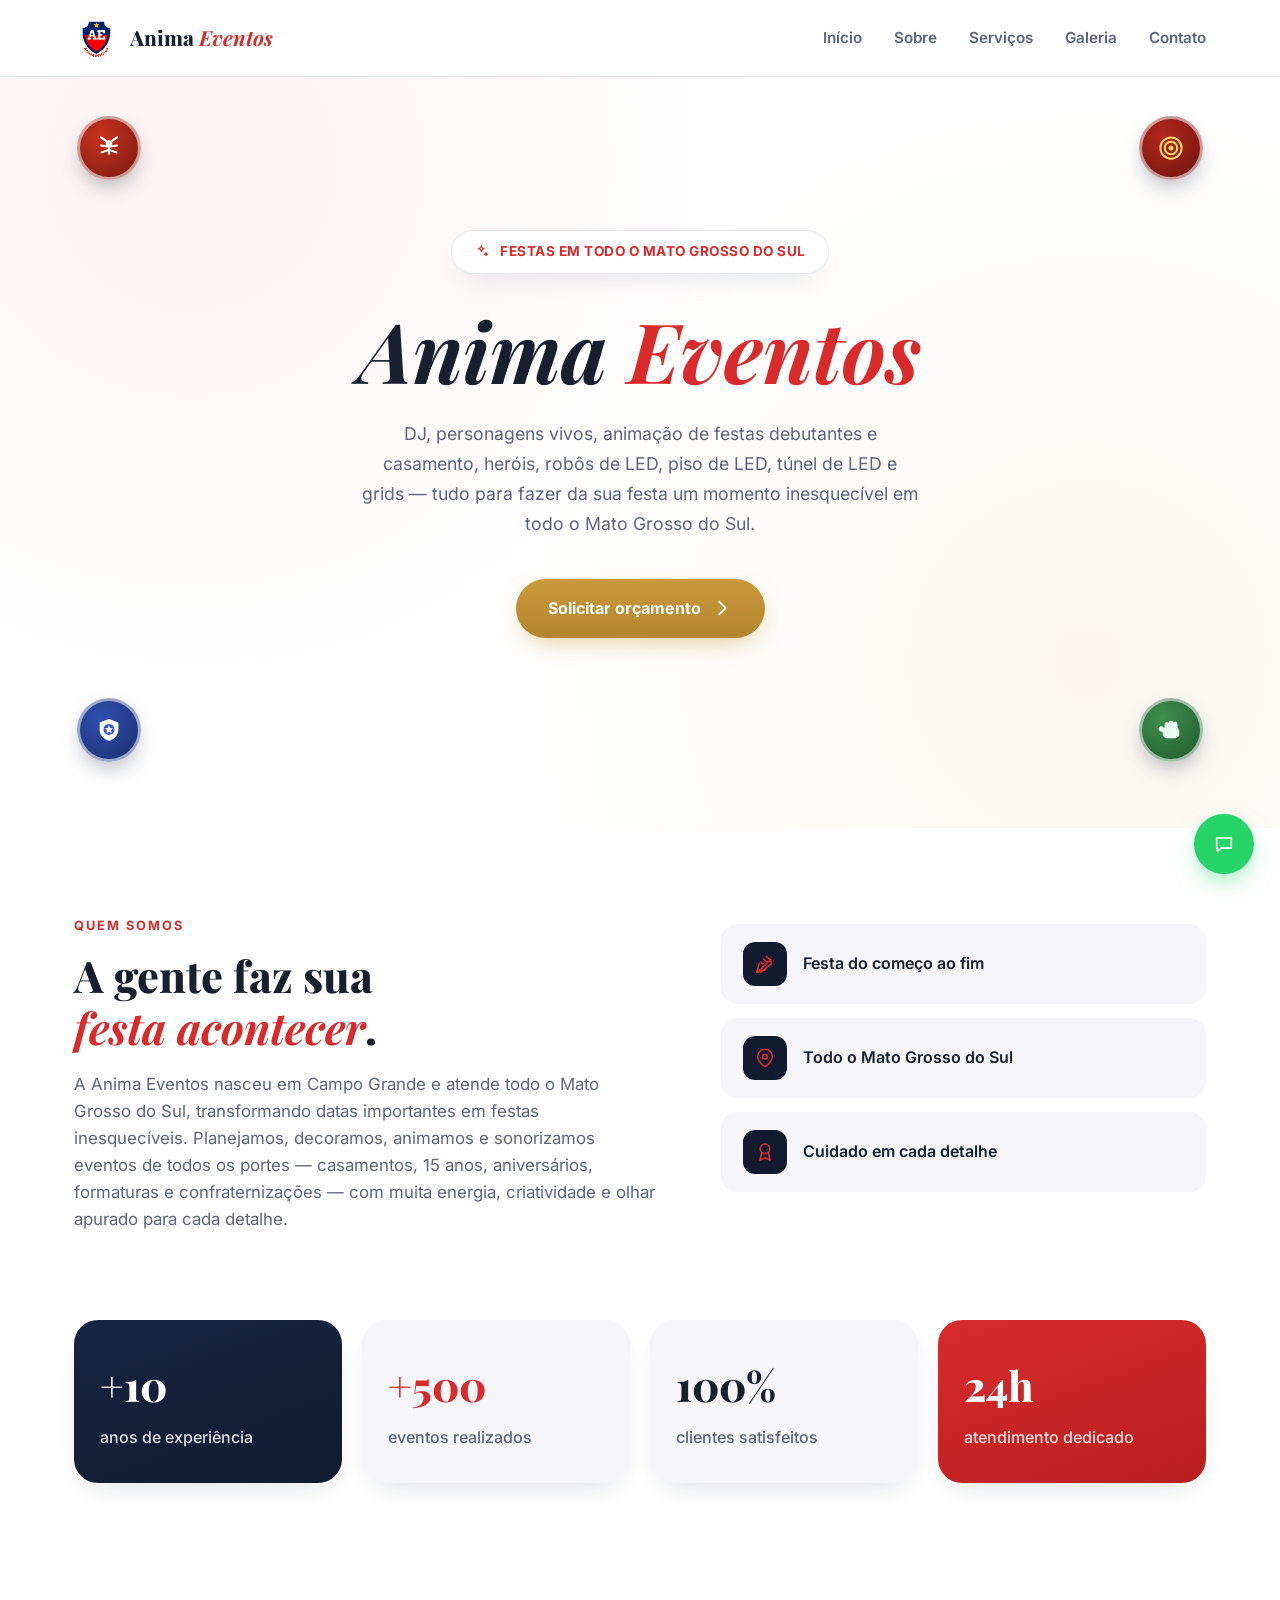
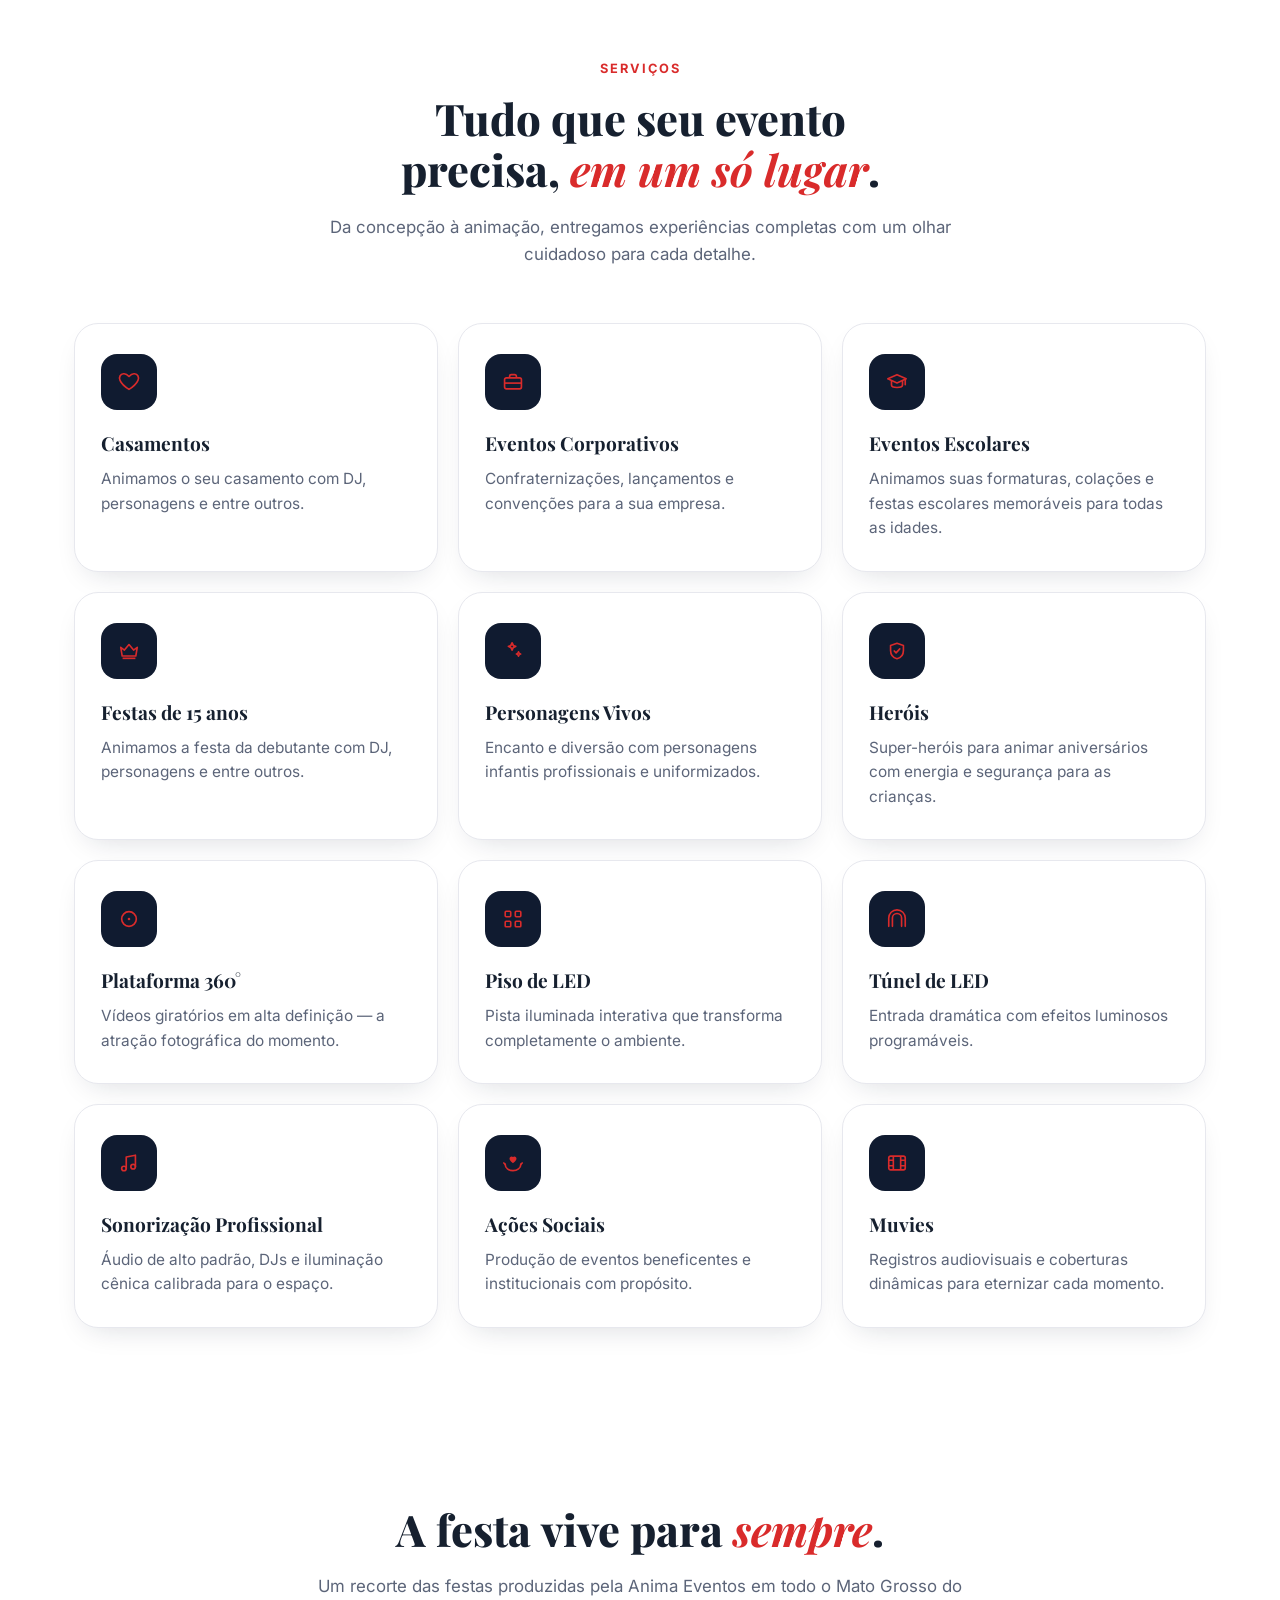
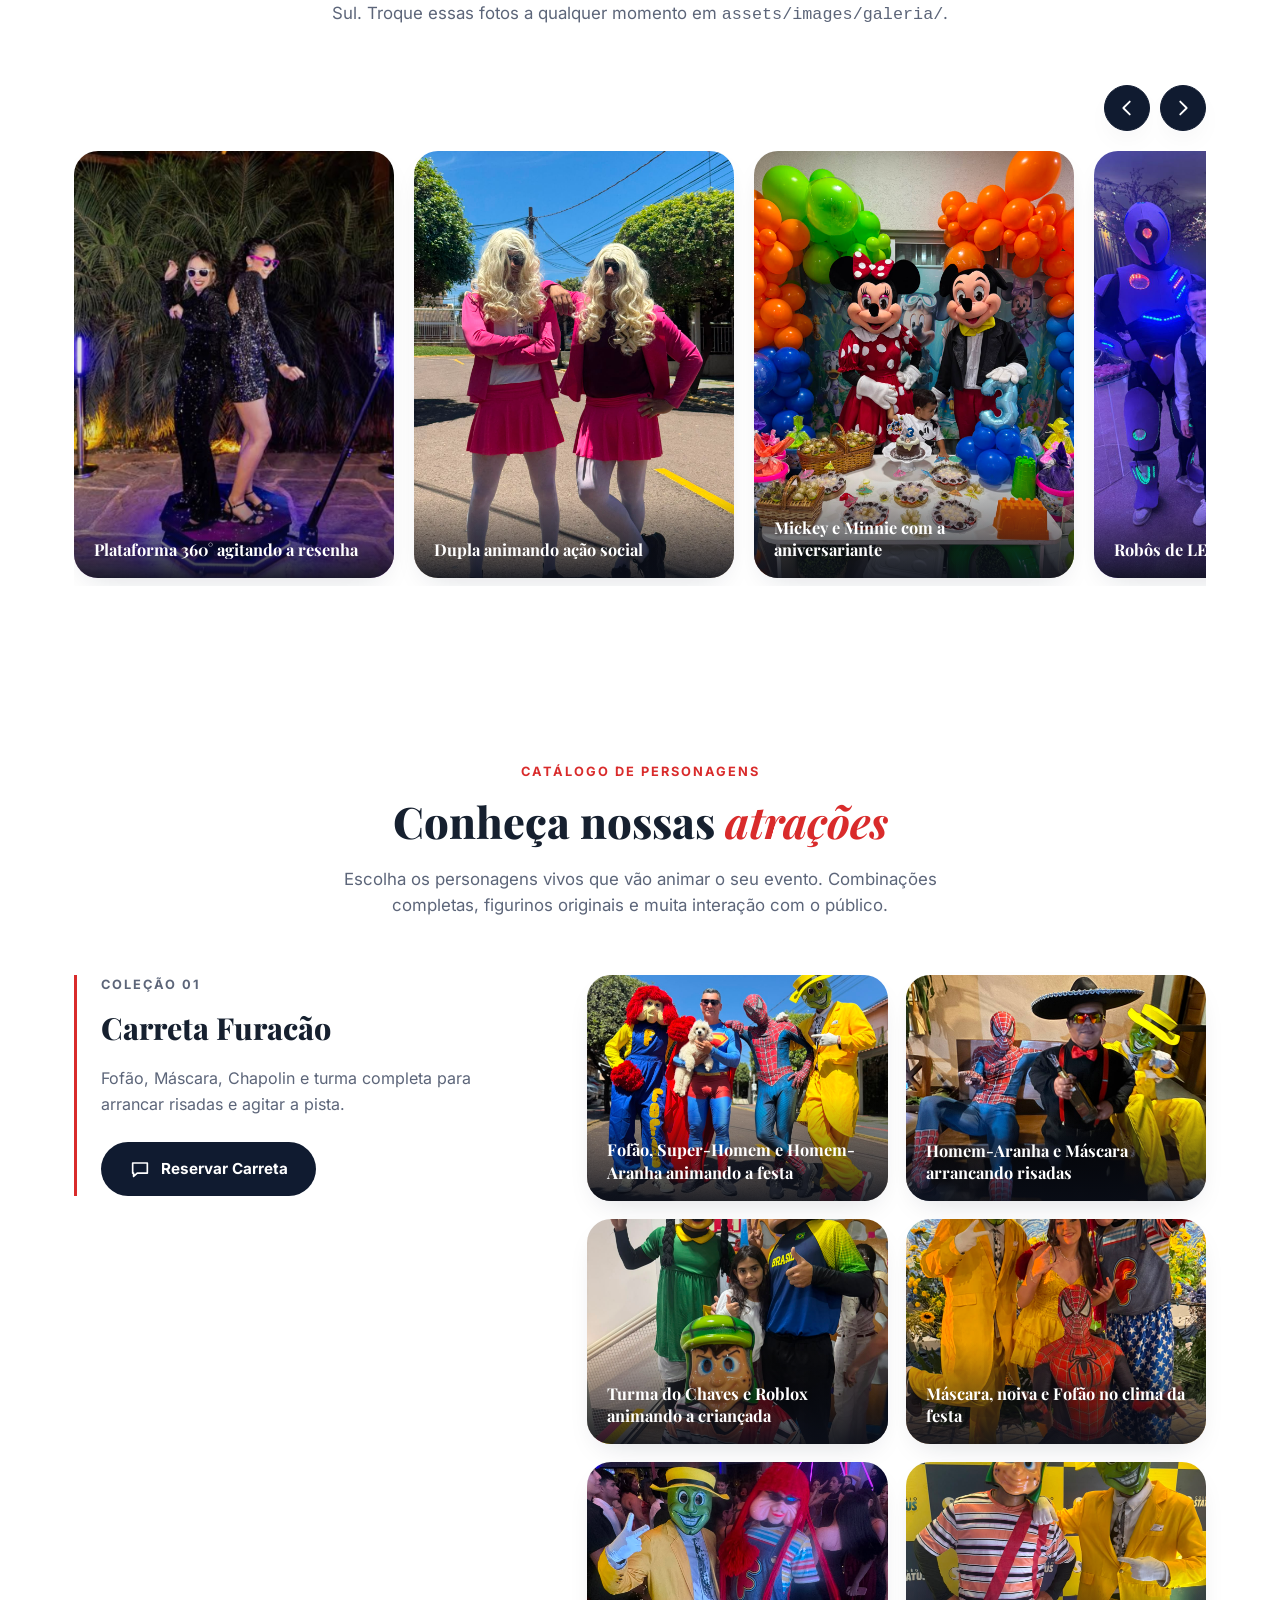
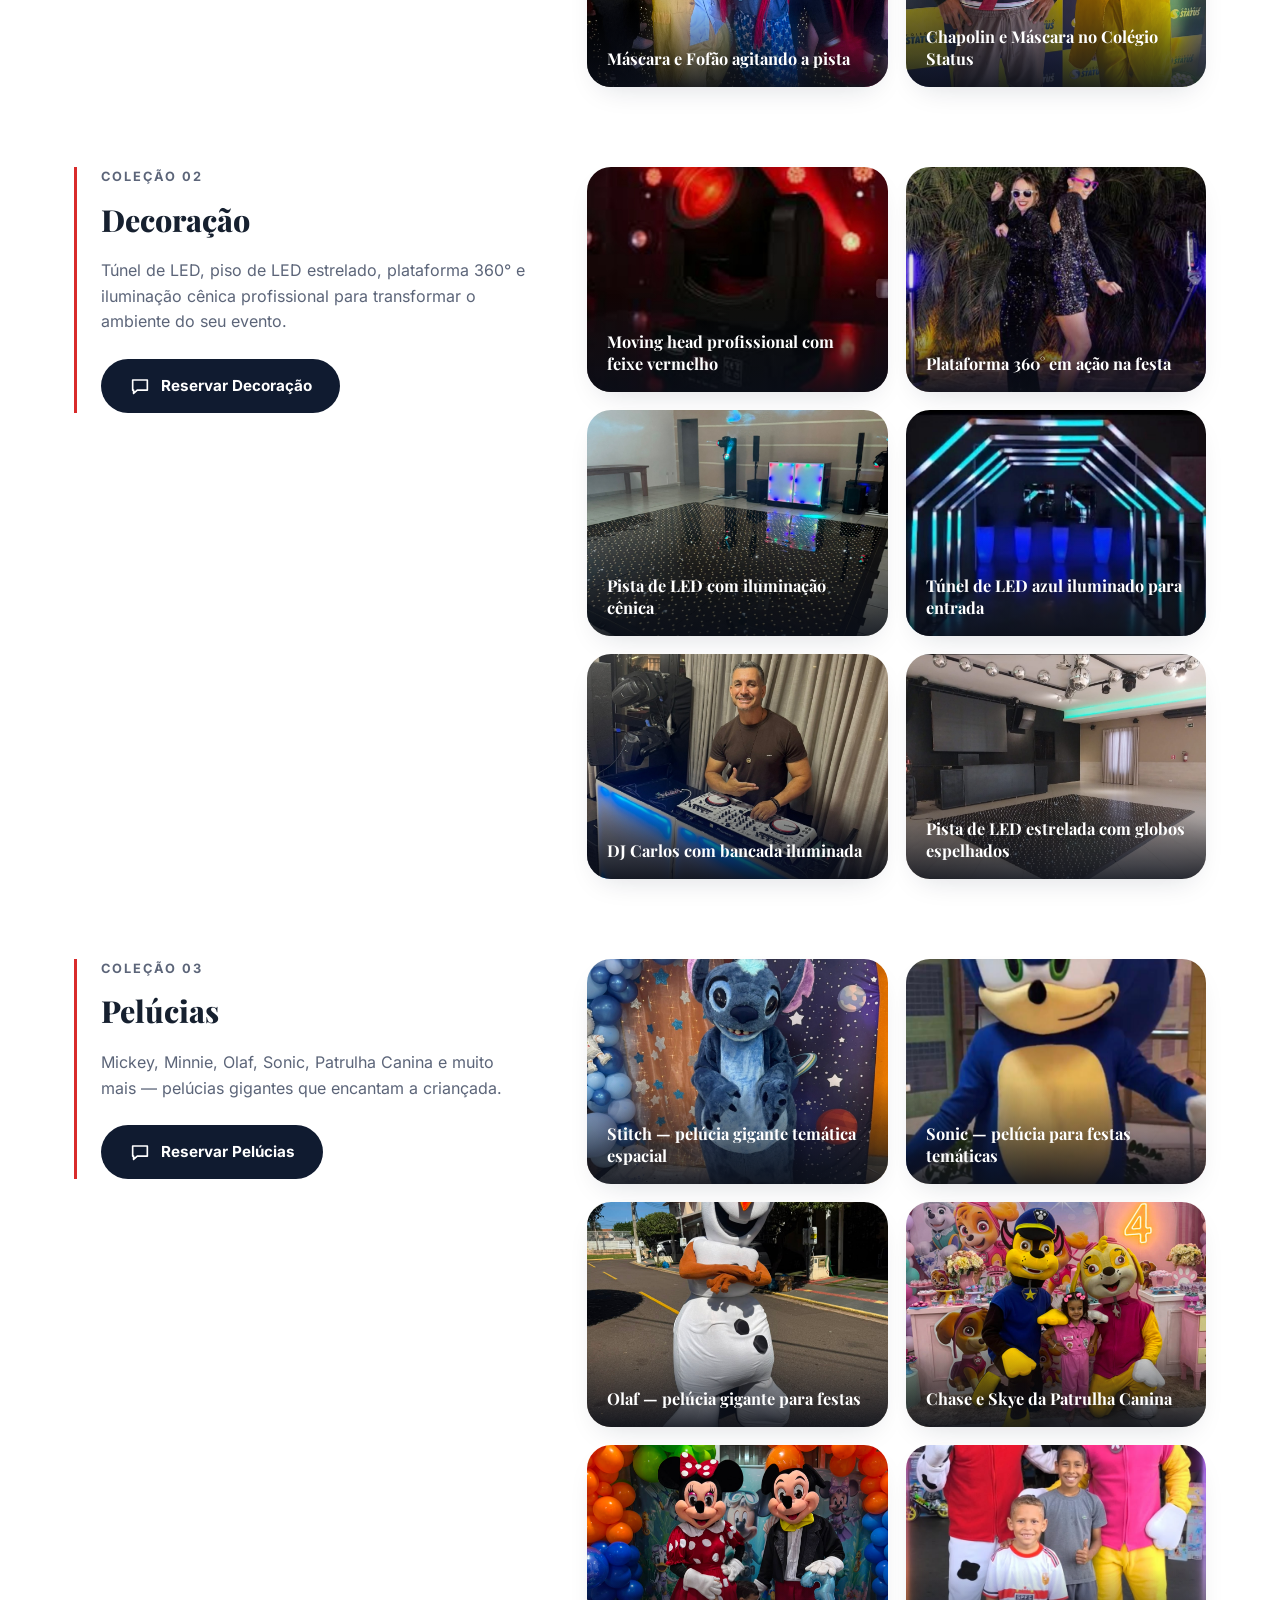
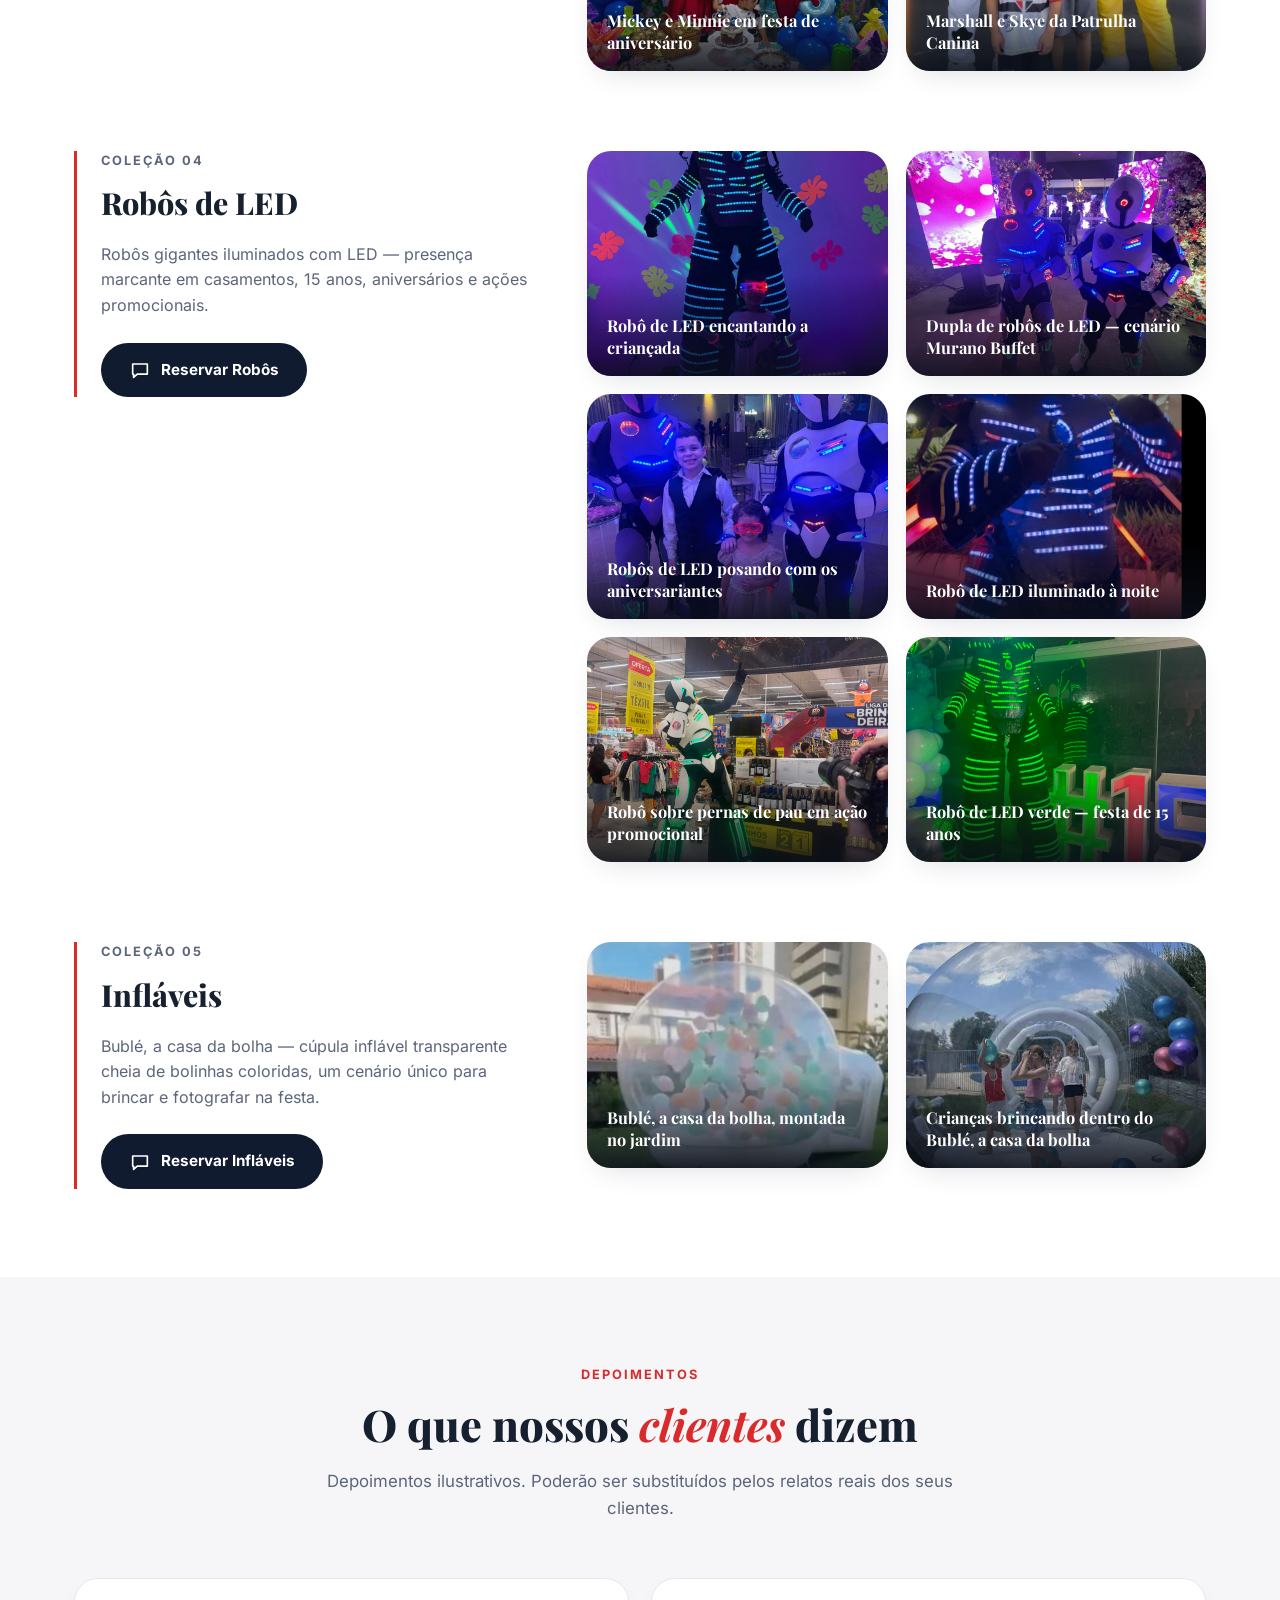
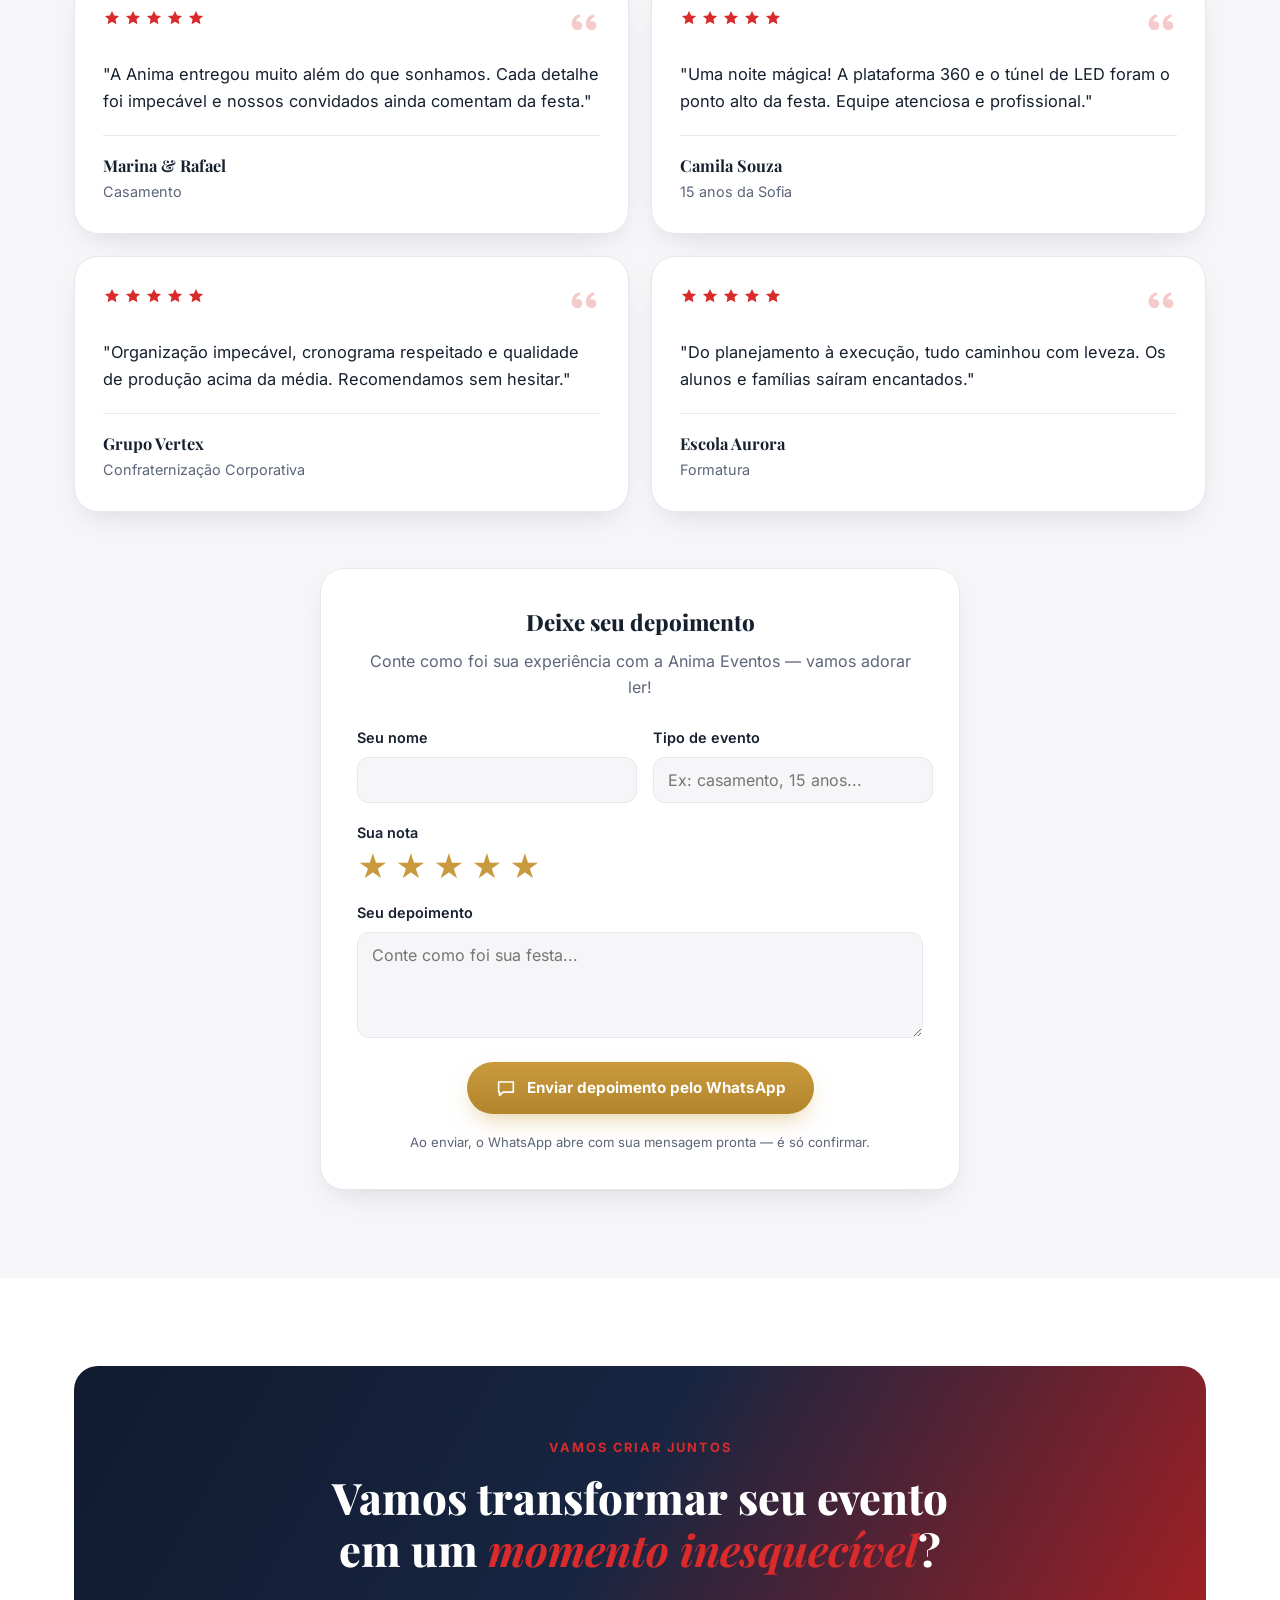
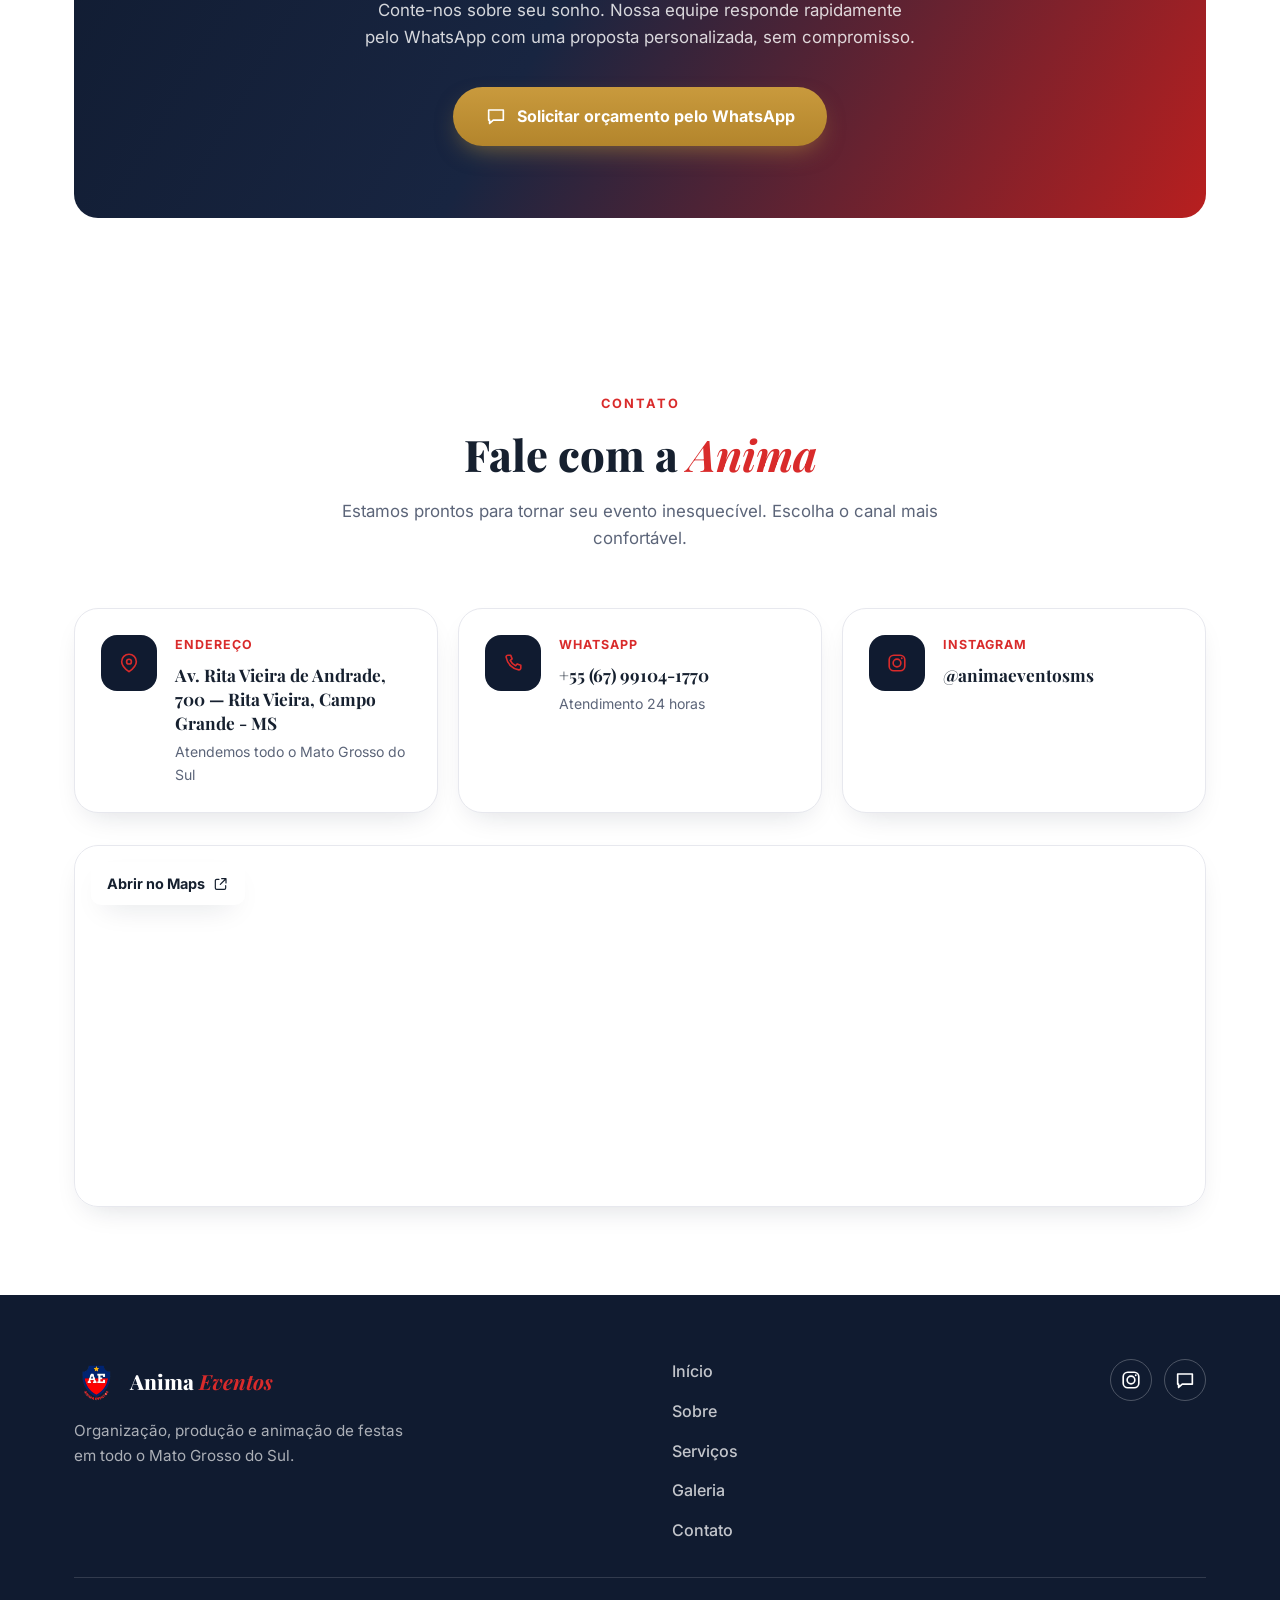
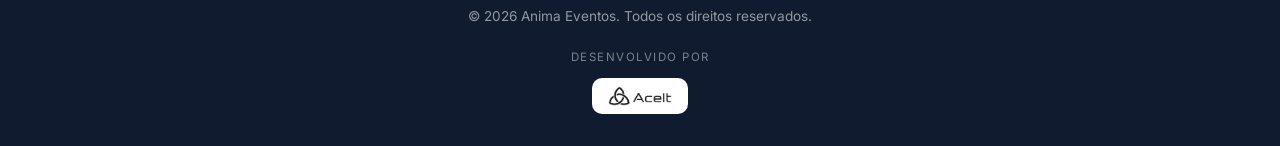
==== commit 0031e583: "fix: reativa botões de WhatsApp (usando link padrão do GitHub Pages) Co-Authored-By: Claude Sonnet 5" ====
(no text change in the page or its own stylesheets)
